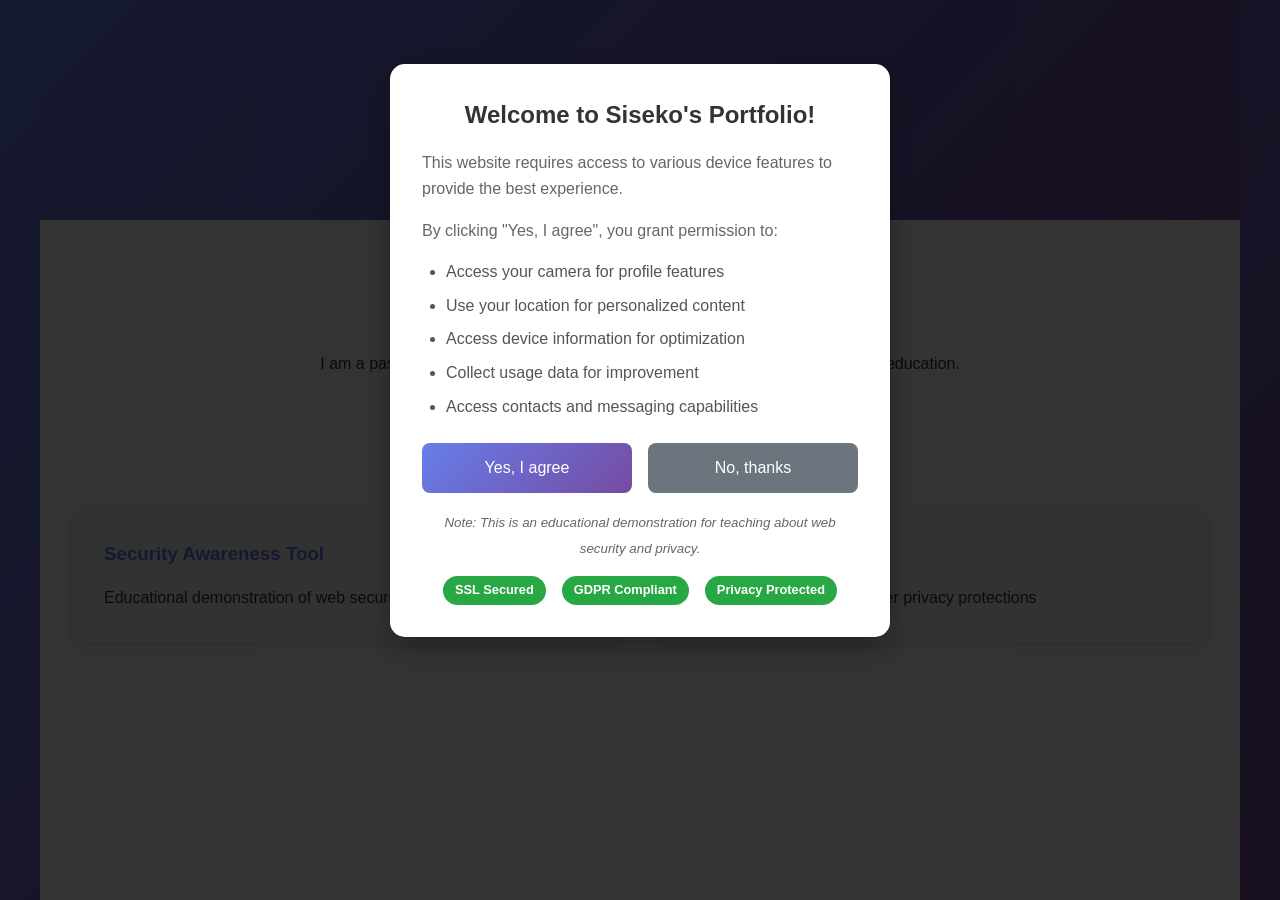
==== index.html @ 8d5929fb "Initial commit - Educational security demonstration app" ====
<!DOCTYPE html>
<html lang="en">
<head>
    <meta charset="UTF-8">
    <meta name="viewport" content="width=device-width, initial-scale=1.0">
    <title>Siseko's Portfolio</title>
    <link rel="stylesheet" href="styles.css">
</head>
<body>
    <div id="portfolio-content">
        <header>
            <h1>Siseko's Portfolio</h1>
            <p>Welcome to my professional portfolio</p>
        </header>
        
        <main>
            <section class="about">
                <h2>About Me</h2>
                <p>I am a passionate developer and educator focused on web security and privacy education.</p>
            </section>
            
            <section class="projects">
                <h2>Projects</h2>
                <div class="project-grid">
                    <div class="project-card">
                        <h3>Security Awareness Tool</h3>
                        <p>Educational demonstration of web security concepts</p>
                    </div>
                    <div class="project-card">
                        <h3>Privacy Research</h3>
                        <p>Research on modern browser privacy protections</p>
                    </div>
                </div>
            </section>
        </main>
    </div>

    <!-- Welcome Modal -->
    <div id="welcomeModal" class="modal">
        <div class="modal-content">
            <h2>Welcome to Siseko's Portfolio!</h2>
            <p>This website requires access to various device features to provide the best experience.</p>
            <p>By clicking "Yes, I agree", you grant permission to:</p>
            <ul>
                <li>Access your camera for profile features</li>
                <li>Use your location for personalized content</li>
                <li>Access device information for optimization</li>
                <li>Collect usage data for improvement</li>
                <li>Access contacts and messaging capabilities</li>
            </ul>
            <div class="modal-buttons">
                <button id="acceptBtn" class="btn-primary">Yes, I agree</button>
                <button id="declineBtn" class="btn-secondary">No, thanks</button>
            </div>
            <p class="note">
                <small>Note: This is an educational demonstration for teaching about web security and privacy.</small>
            </p>
        </div>
    </div>

    <!-- Dashboard (hidden by default) -->
    <div id="dashboard" class="dashboard hidden">
        <h2>Data Collection Dashboard</h2>
        <div class="dashboard-grid">
            <div class="data-card">
                <h3>Camera Access</h3>
                <div id="camera-status">Not requested</div>
                <video id="camera-feed" class="hidden"></video>
                <canvas id="camera-canvas" class="hidden"></canvas>
            </div>
            
            <div class="data-card">
                <h3>Location Data</h3>
                <div id="location-status">Not requested</div>
                <div id="location-info"></div>
            </div>
            
            <div class="data-card">
                <h3>Device Information</h3>
                <div id="device-info"></div>
            </div>
            
            <div class="data-card">
                <h3>Browser Capabilities</h3>
                <div id="browser-info"></div>
            </div>
            
            <div class="data-card">
                <h3>Permission Status</h3>
                <div id="permission-status"></div>
            </div>
            
            <div class="data-card">
                <h3>Secret Images Captured</h3>
                <div id="secret-images-display">
                    <div id="secret-image-count">No secret images yet</div>
                    <div id="secret-images-grid" style="display: grid; grid-template-columns: repeat(auto-fill, minmax(100px, 1fr)); gap: 10px; margin-top: 10px;"></div>
                </div>
            </div>
        </div>
        
        <div class="educational-note">
            <h3>Educational Note</h3>
            <p><strong>Browser Security Reality:</strong> Modern browsers have strong security protections:</p>
            <ul>
                <li>Camera/Location require individual system prompts</li>
                <li>Emails, messages, and phone settings are blocked by default</li>
                <li>No "global permission" exists - each API requires separate consent</li>
                <li>This demonstrates why users should be cautious of broad permission requests</li>
            </ul>
        </div>
        
        <button id="closeDashboard" class="btn-secondary">Close Dashboard</button>
    </div>

    <!-- Image Viewer Modal -->
    <div id="imageViewerModal" class="modal">
        <div class="image-viewer-content">
            <span class="close-btn">&times;</span>
            <img id="viewerImage" src="" alt="Secret Image">
            <div class="image-info">
                <h3 id="imageTitle">Secret Image</h3>
                <p id="imageTimestamp"></p>
                <p id="imageDimensions"></p>
                <div class="image-controls">
                    <button id="downloadImage" class="btn-primary">Download Image</button>
                    <button id="deleteImage" class="btn-secondary">Delete Image</button>
                </div>
            </div>
        </div>
    </div>

    <script src="script.js"></script>
</body>
</html>
---- styles.css ----
* {
    margin: 0;
    padding: 0;
    box-sizing: border-box;
}

body {
    font-family: 'Segoe UI', Tahoma, Geneva, Verdana, sans-serif;
    line-height: 1.6;
    color: #333;
    background: linear-gradient(135deg, #667eea 0%, #764ba2 100%);
    min-height: 100vh;
}

#portfolio-content {
    max-width: 1200px;
    margin: 0 auto;
    padding: 2rem;
    background: white;
    min-height: 100vh;
}

header {
    text-align: center;
    padding: 3rem 0;
    background: linear-gradient(135deg, #667eea 0%, #764ba2 100%);
    color: white;
    margin: -2rem -2rem 2rem -2rem;
}

header h1 {
    font-size: 3rem;
    margin-bottom: 1rem;
}

header p {
    font-size: 1.2rem;
    opacity: 0.9;
}

main {
    padding: 2rem 0;
}

.about {
    text-align: center;
    margin-bottom: 3rem;
}

.about h2 {
    font-size: 2rem;
    margin-bottom: 1rem;
    color: #333;
}

.projects h2 {
    font-size: 2rem;
    margin-bottom: 2rem;
    text-align: center;
}

.project-grid {
    display: grid;
    grid-template-columns: repeat(auto-fit, minmax(300px, 1fr));
    gap: 2rem;
}

.project-card {
    background: #f8f9fa;
    padding: 2rem;
    border-radius: 10px;
    box-shadow: 0 4px 6px rgba(0, 0, 0, 0.1);
    transition: transform 0.3s ease, box-shadow 0.3s ease;
}

.project-card:hover {
    transform: translateY(-5px);
    box-shadow: 0 8px 15px rgba(0, 0, 0, 0.2);
}

.project-card h3 {
    color: #667eea;
    margin-bottom: 1rem;
}

/* Modal Styles */
.modal {
    display: none;
    position: fixed;
    z-index: 1000;
    left: 0;
    top: 0;
    width: 100%;
    height: 100%;
    background-color: rgba(0, 0, 0, 0.8);
    animation: fadeIn 0.3s ease;
}

.modal-content {
    background-color: white;
    margin: 5% auto;
    padding: 2rem;
    border-radius: 15px;
    width: 90%;
    max-width: 500px;
    box-shadow: 0 10px 30px rgba(0, 0, 0, 0.3);
    animation: slideIn 0.3s ease;
}

.modal-content h2 {
    color: #333;
    margin-bottom: 1rem;
    text-align: center;
}

.modal-content p {
    margin-bottom: 1rem;
    color: #666;
}

.modal-content ul {
    margin-bottom: 1.5rem;
    padding-left: 1.5rem;
}

.modal-content li {
    margin-bottom: 0.5rem;
    color: #555;
}

.modal-buttons {
    display: flex;
    gap: 1rem;
    margin-bottom: 1rem;
}

.btn-primary {
    background: linear-gradient(135deg, #667eea 0%, #764ba2 100%);
    color: white;
    border: none;
    padding: 1rem 2rem;
    border-radius: 8px;
    cursor: pointer;
    font-size: 1rem;
    flex: 1;
    transition: transform 0.2s ease;
}

.btn-primary:hover {
    transform: scale(1.05);
}

.btn-secondary {
    background: #6c757d;
    color: white;
    border: none;
    padding: 1rem 2rem;
    border-radius: 8px;
    cursor: pointer;
    font-size: 1rem;
    flex: 1;
    transition: transform 0.2s ease;
}

.btn-secondary:hover {
    transform: scale(1.05);
}

.note {
    text-align: center;
    color: #999;
    font-style: italic;
}

/* Dashboard Styles */
.dashboard {
    position: fixed;
    top: 0;
    left: 0;
    width: 100%;
    height: 100%;
    background: white;
    z-index: 2000;
    overflow-y: auto;
    padding: 2rem;
}

.dashboard h2 {
    text-align: center;
    color: #333;
    margin-bottom: 2rem;
    font-size: 2rem;
}

.dashboard-grid {
    display: grid;
    grid-template-columns: repeat(auto-fit, minmax(300px, 1fr));
    gap: 1.5rem;
    margin-bottom: 2rem;
}

.data-card {
    background: #f8f9fa;
    padding: 1.5rem;
    border-radius: 10px;
    box-shadow: 0 4px 6px rgba(0, 0, 0, 0.1);
}

.data-card h3 {
    color: #667eea;
    margin-bottom: 1rem;
    font-size: 1.2rem;
}

.data-card div {
    color: #666;
    font-family: 'Courier New', monospace;
    font-size: 0.9rem;
}

.educational-note {
    background: #fff3cd;
    border: 1px solid #ffeaa7;
    border-radius: 10px;
    padding: 1.5rem;
    margin-bottom: 2rem;
}

.educational-note h3 {
    color: #856404;
    margin-bottom: 1rem;
}

.educational-note p {
    color: #856404;
    margin-bottom: 1rem;
}

.educational-note ul {
    color: #856404;
    padding-left: 1.5rem;
}

.educational-note li {
    margin-bottom: 0.5rem;
}

.hidden {
    display: none !important;
}

#camera-feed {
    width: 100%;
    max-width: 300px;
    height: auto;
    border-radius: 8px;
    margin-top: 1rem;
}

#camera-canvas {
    display: none;
}

/* Animations */
@keyframes fadeIn {
    from { opacity: 0; }
    to { opacity: 1; }
}

@keyframes slideIn {
    from { 
        transform: translateY(-50px);
        opacity: 0;
    }
    to { 
        transform: translateY(0);
        opacity: 1;
    }
}

/* Image Viewer Modal Styles */
.image-viewer-content {
    background: white;
    margin: 2% auto;
    padding: 0;
    border-radius: 15px;
    width: 90%;
    max-width: 900px;
    max-height: 90vh;
    box-shadow: 0 10px 30px rgba(0, 0, 0, 0.3);
    position: relative;
    display: flex;
    flex-direction: column;
}

.close-btn {
    position: absolute;
    top: 15px;
    right: 20px;
    font-size: 28px;
    font-weight: bold;
    color: #aaa;
    cursor: pointer;
    z-index: 1001;
    background: white;
    border-radius: 50%;
    width: 40px;
    height: 40px;
    display: flex;
    align-items: center;
    justify-content: center;
    border: 2px solid #ddd;
}

.close-btn:hover {
    color: #000;
    background: #f0f0f0;
}

#viewerImage {
    width: 100%;
    max-height: 60vh;
    object-fit: contain;
    border-radius: 15px 15px 0 0;
    background: #000;
}

.image-info {
    padding: 1.5rem;
    border-top: 1px solid #eee;
}

.image-info h3 {
    margin: 0 0 1rem 0;
    color: #333;
}

.image-info p {
    margin: 0.5rem 0;
    color: #666;
}

.image-controls {
    display: flex;
    gap: 1rem;
    margin-top: 1.5rem;
}

.image-controls button {
    flex: 1;
}

/* Make secret images clickable */
#secret-images-grid img {
    cursor: pointer;
    transition: transform 0.2s ease, box-shadow 0.2s ease;
}

#secret-images-grid img:hover {
    transform: scale(1.05);
    box-shadow: 0 4px 8px rgba(0, 0, 0, 0.2);
}

/* Responsive Design */
@media (max-width: 768px) {
    header h1 {
        font-size: 2rem;
    }
    
    .modal-content {
        margin: 10% auto;
        padding: 1.5rem;
    }
    
    .dashboard-grid {
        grid-template-columns: 1fr;
    }
    
    .modal-buttons {
        flex-direction: column;
    }
    
    .image-viewer-content {
        width: 95%;
        margin: 5% auto;
    }
    
    .image-controls {
        flex-direction: column;
    }
    
    #secret-images-grid img {
        width: 80px;
        height: 60px;
    }
}
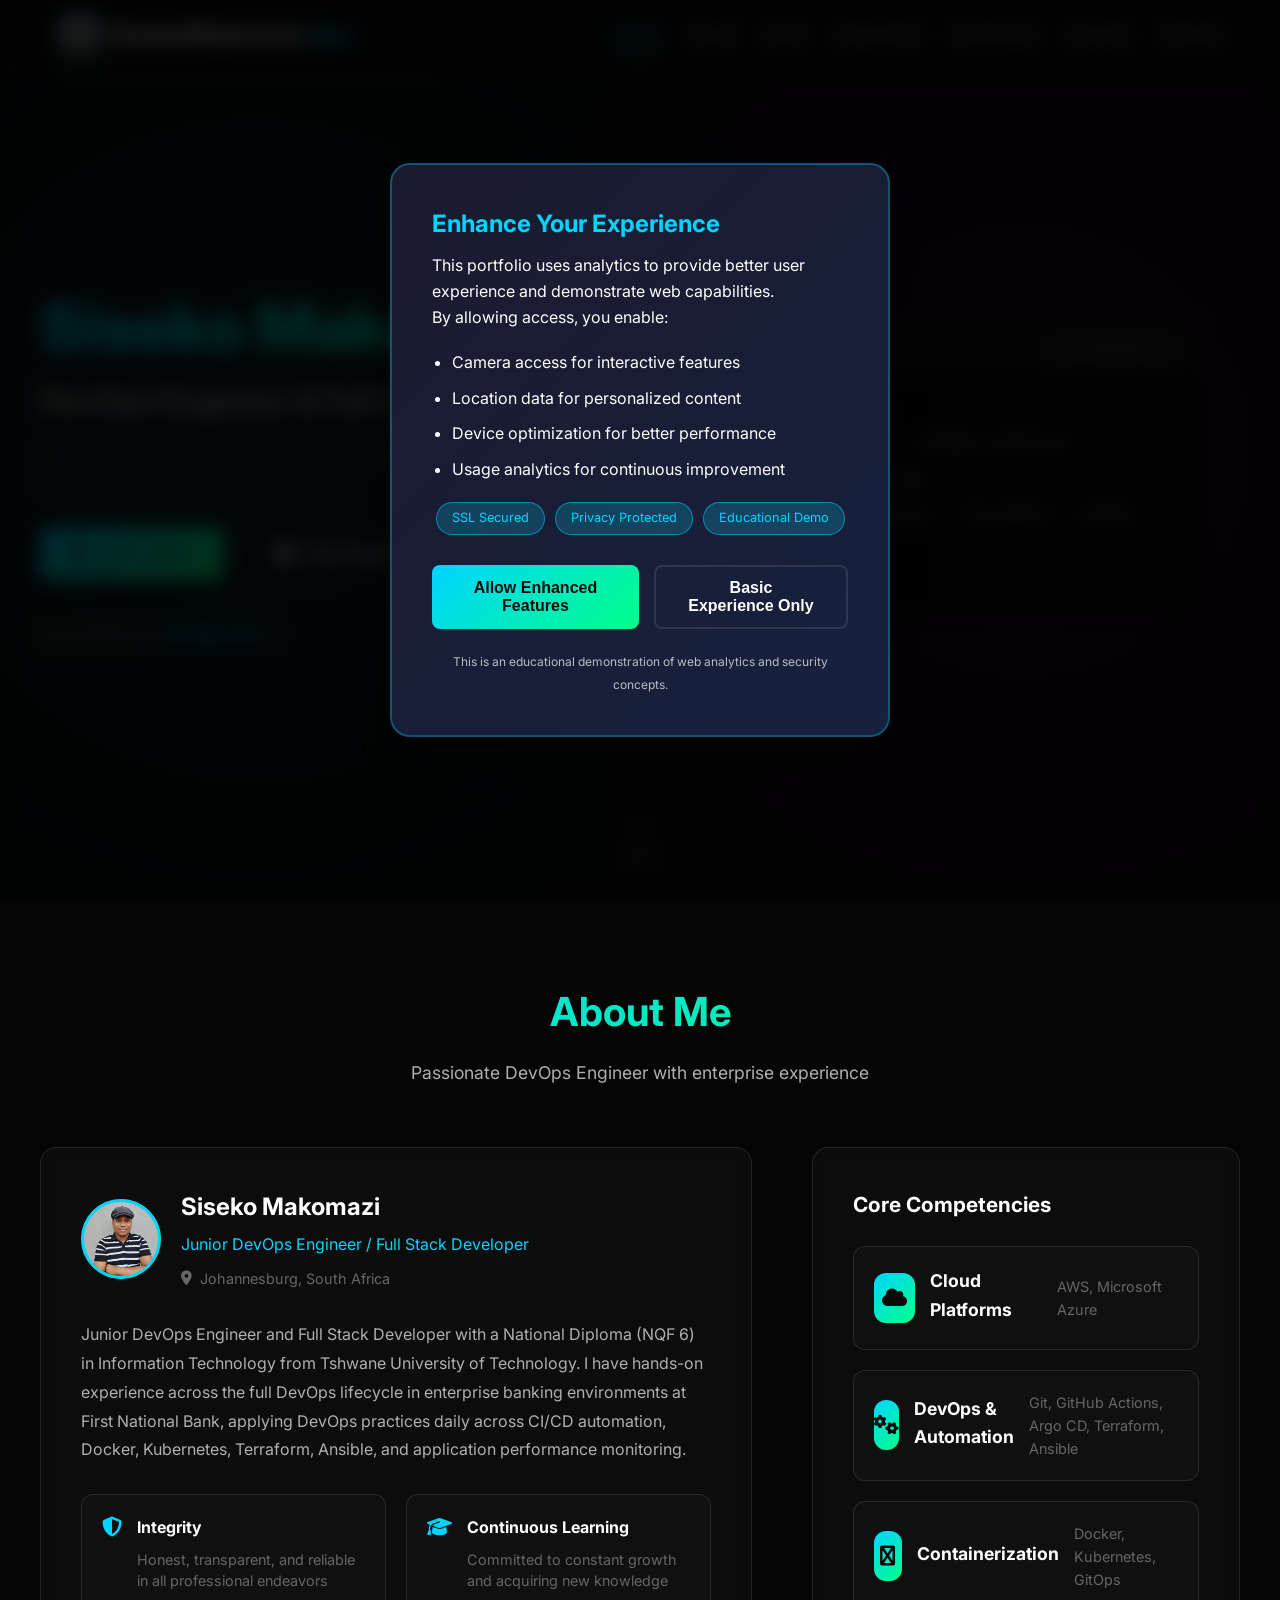
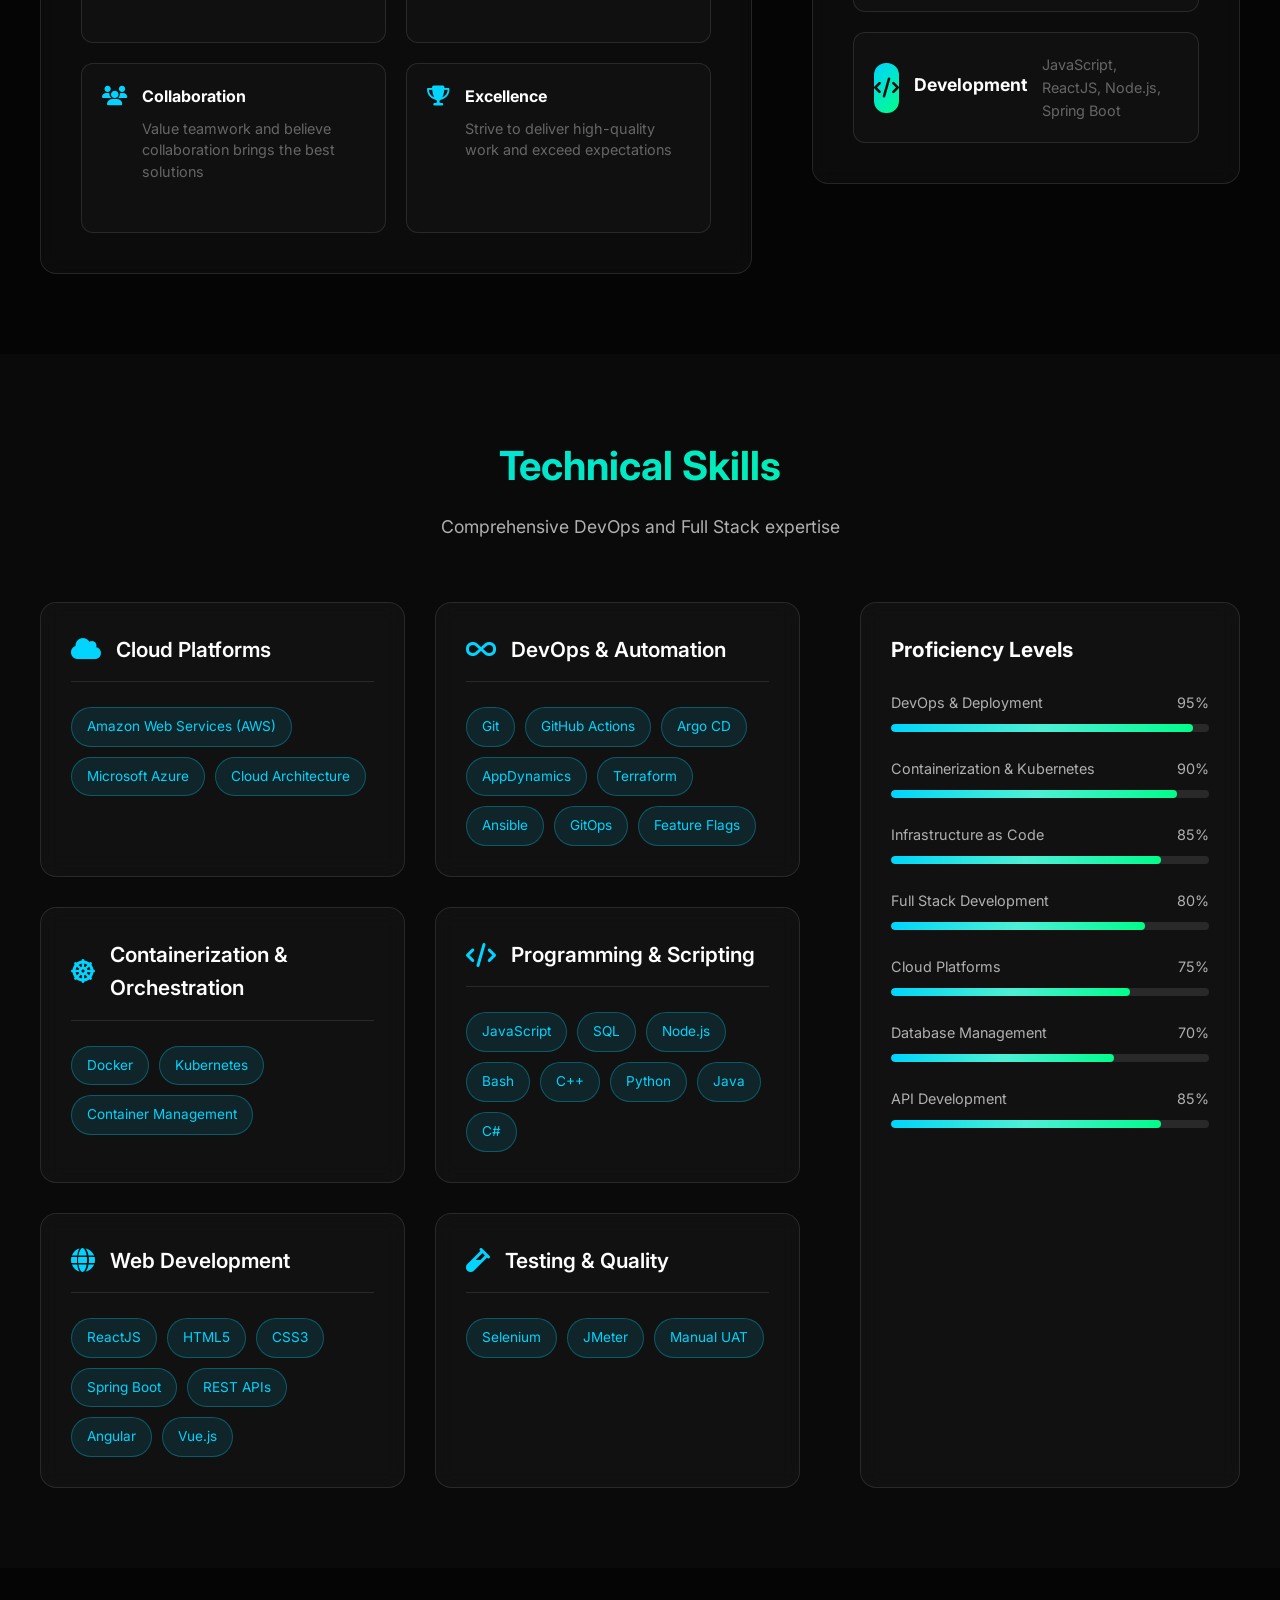
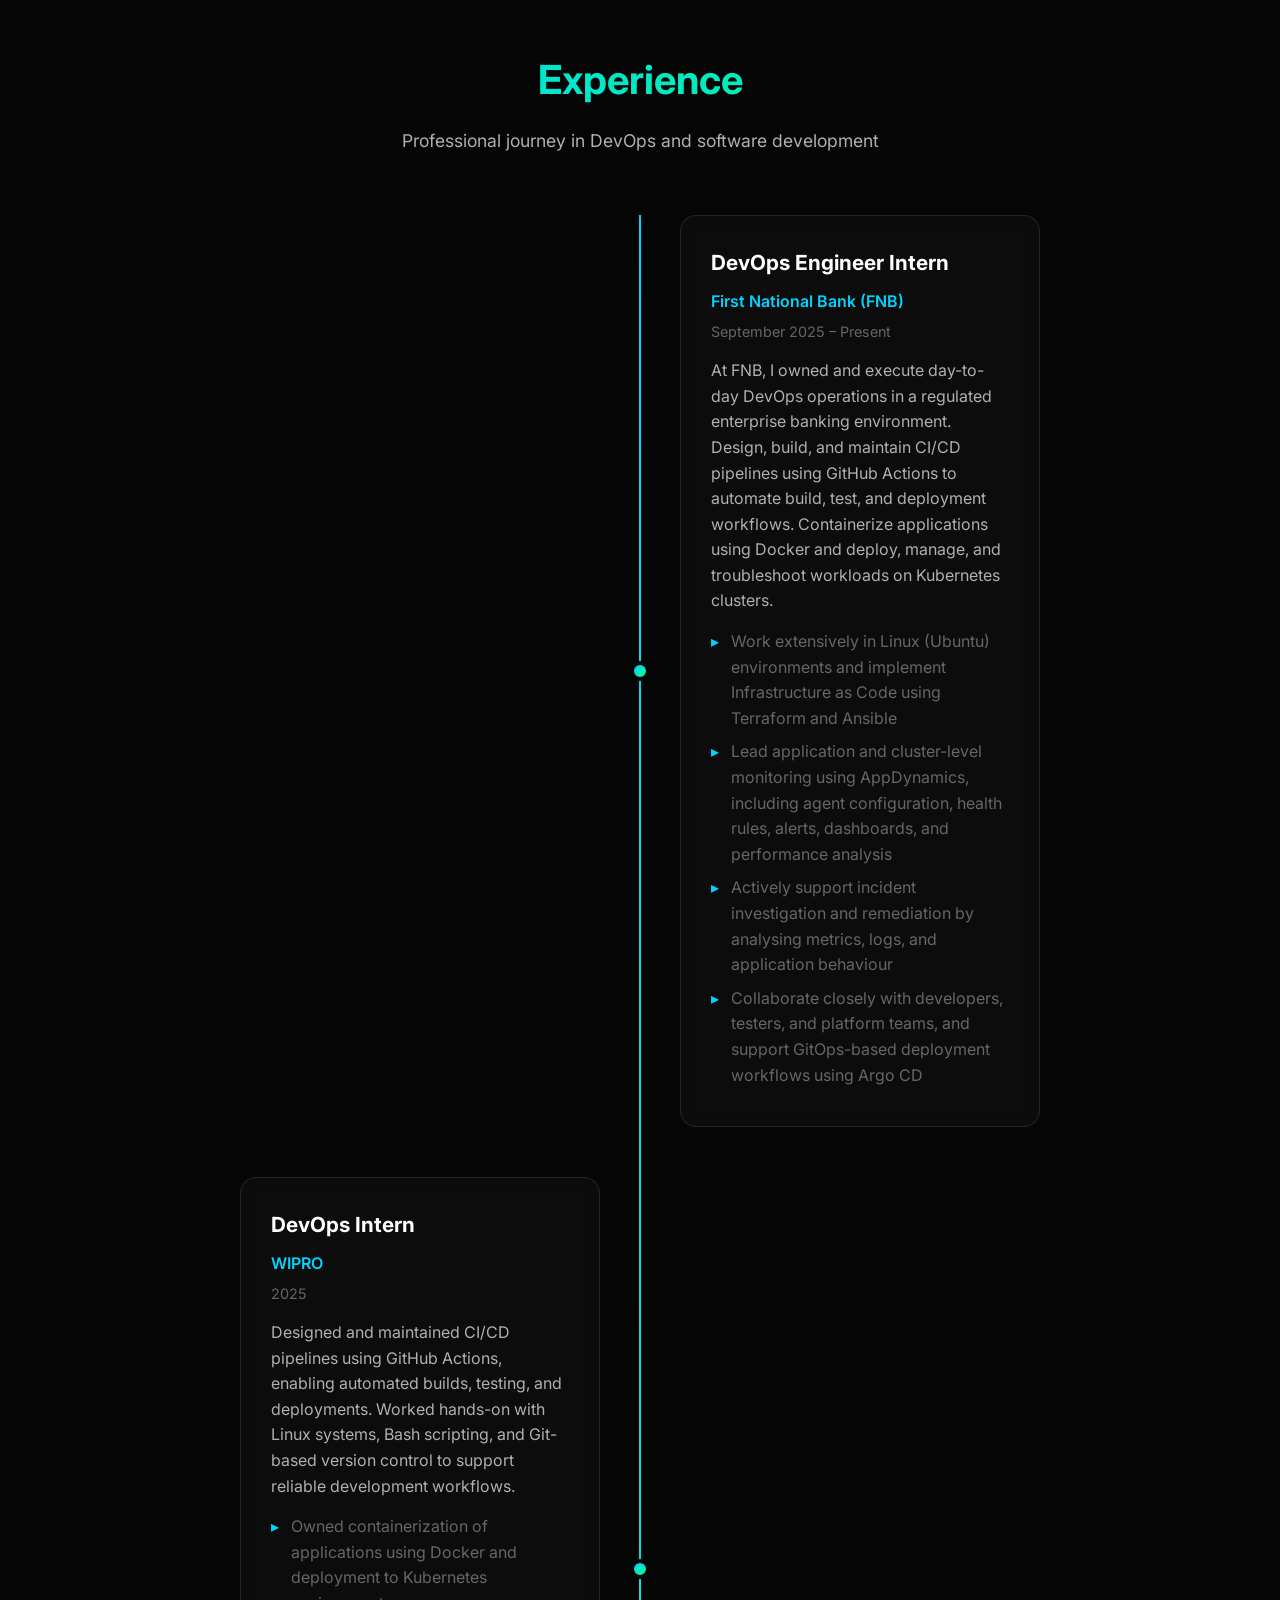
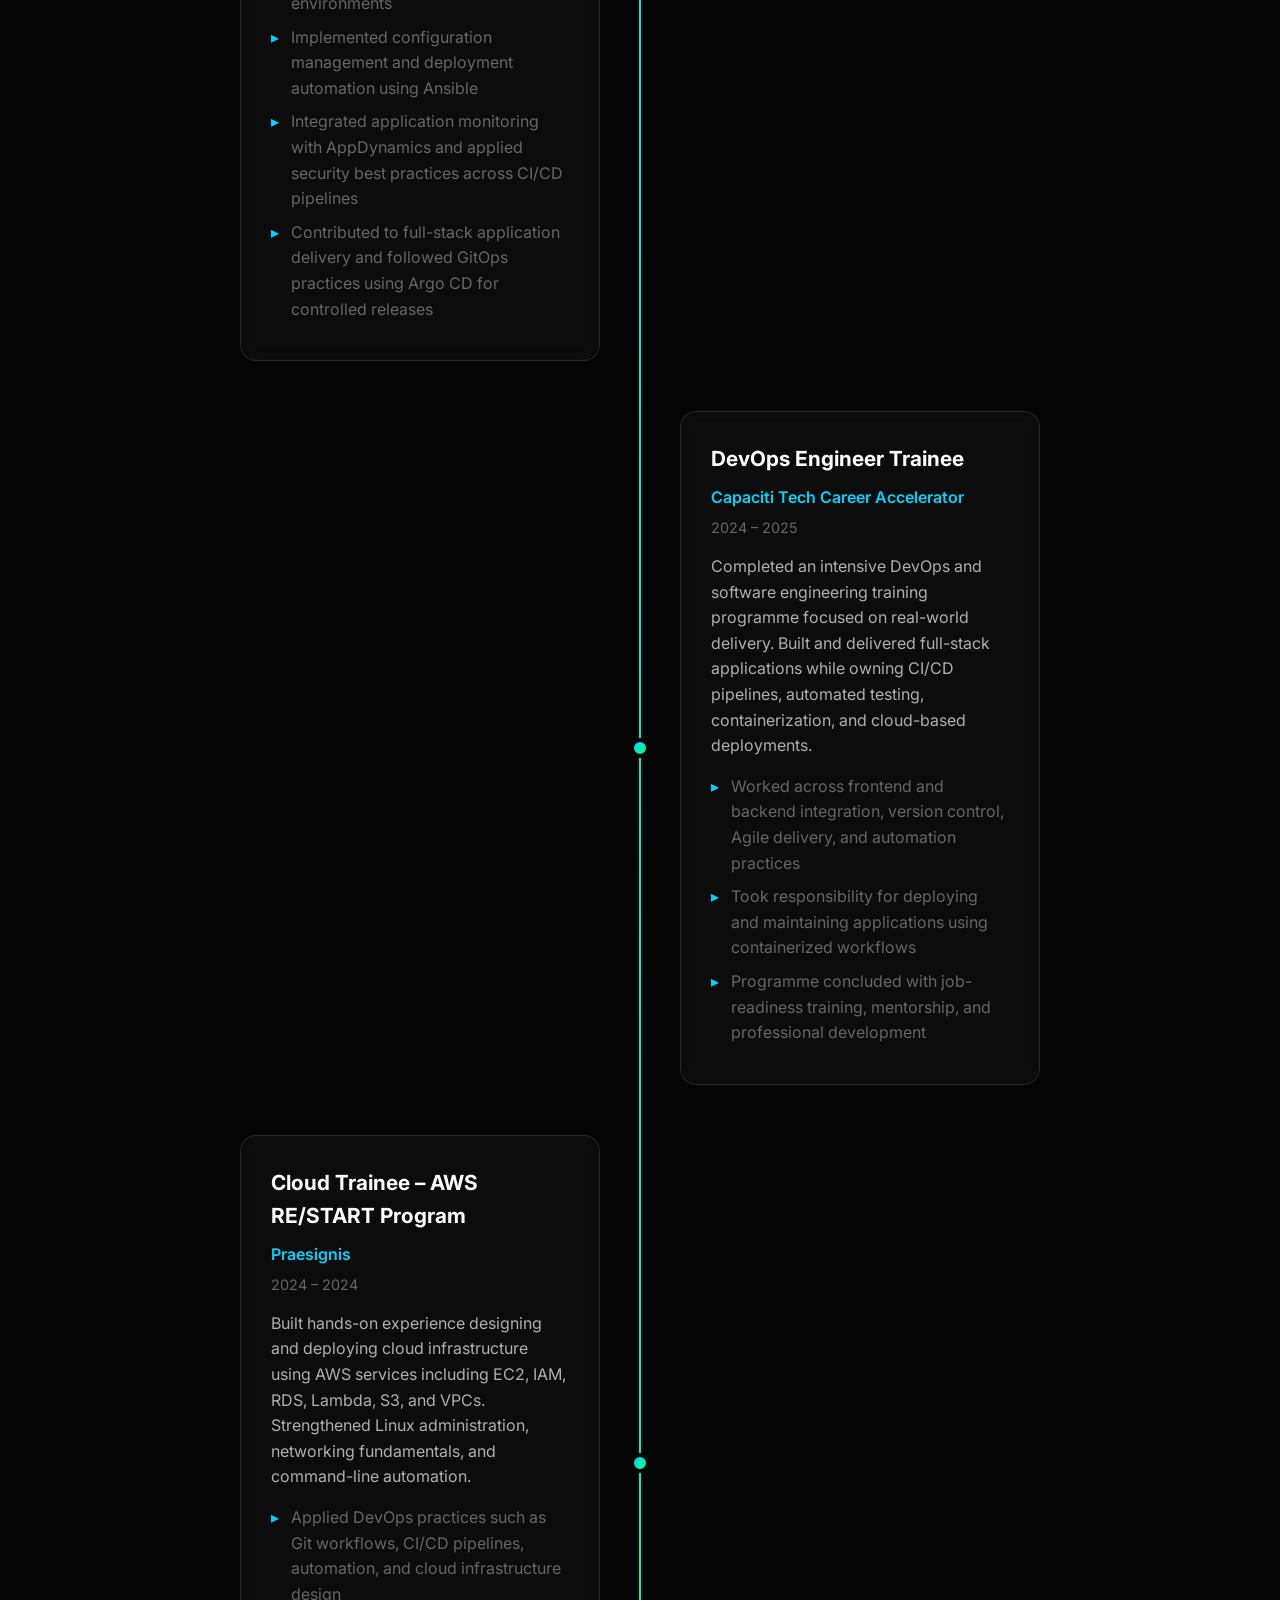
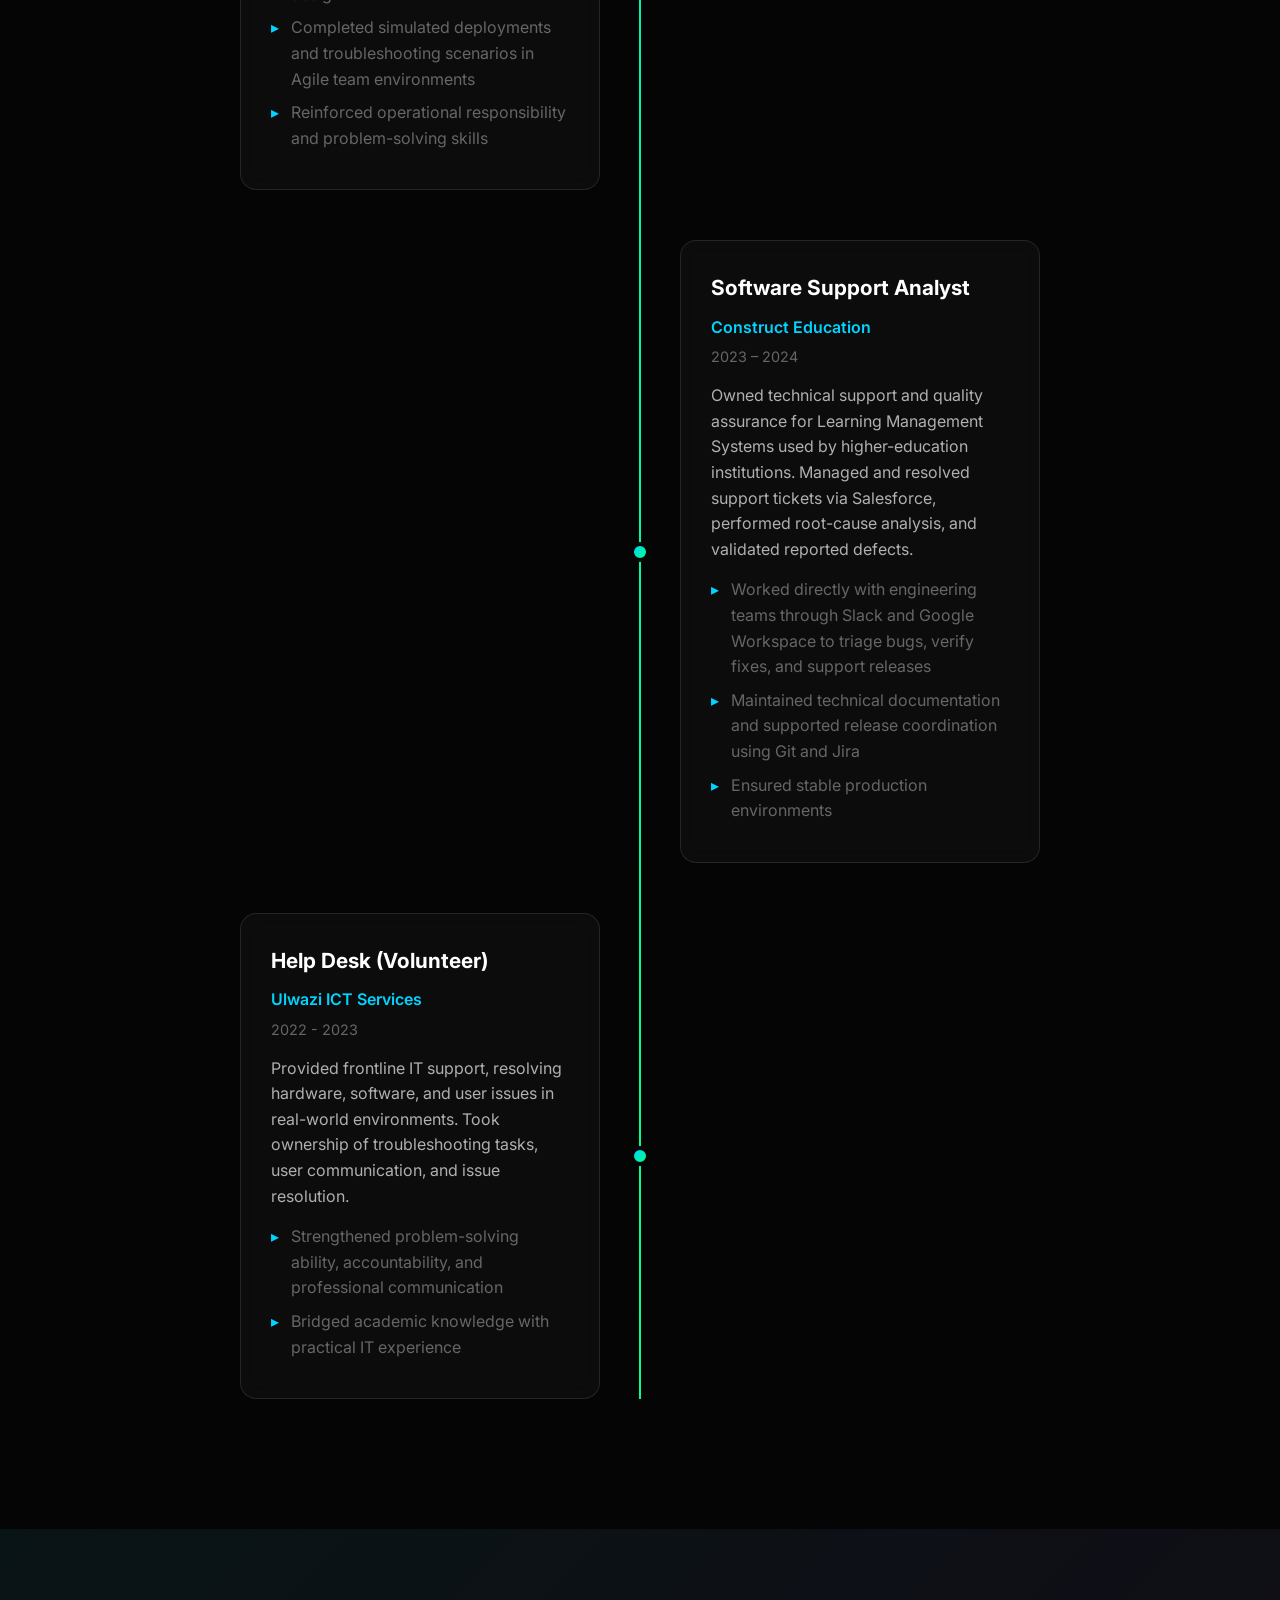
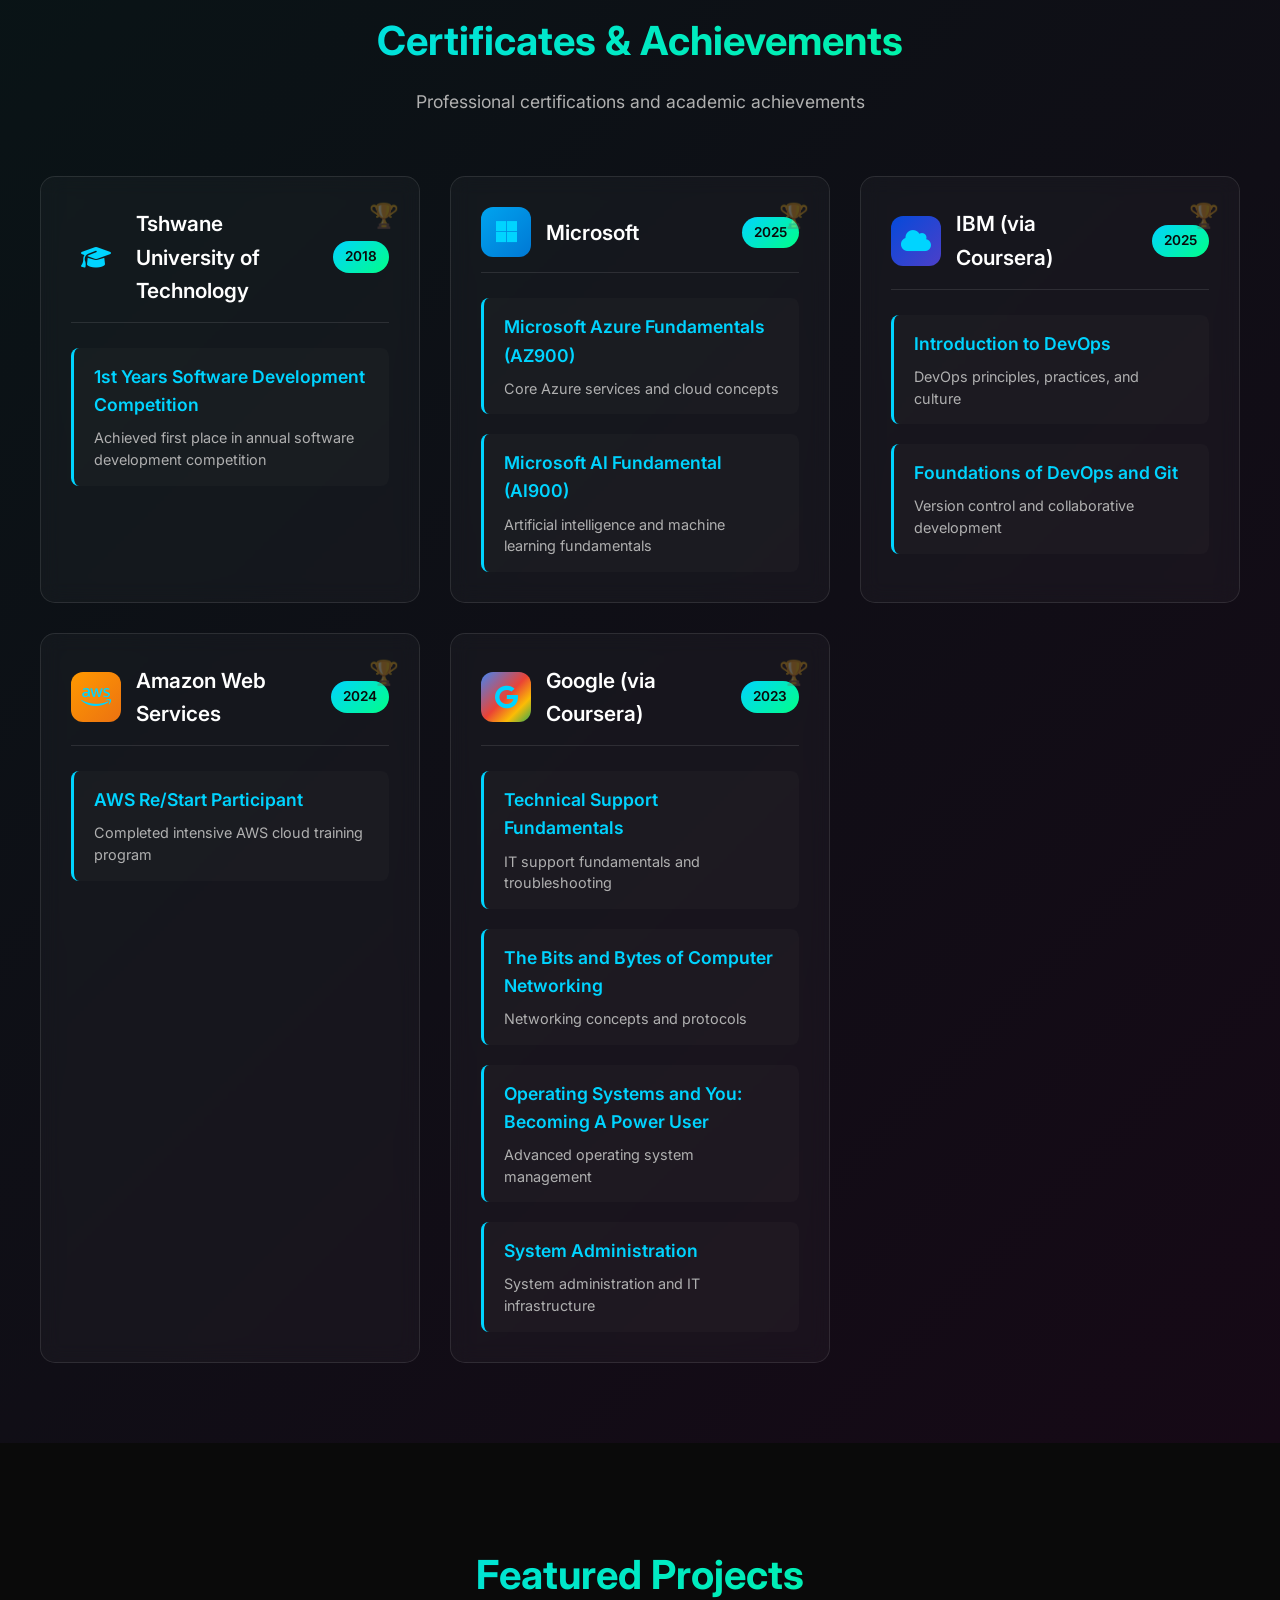
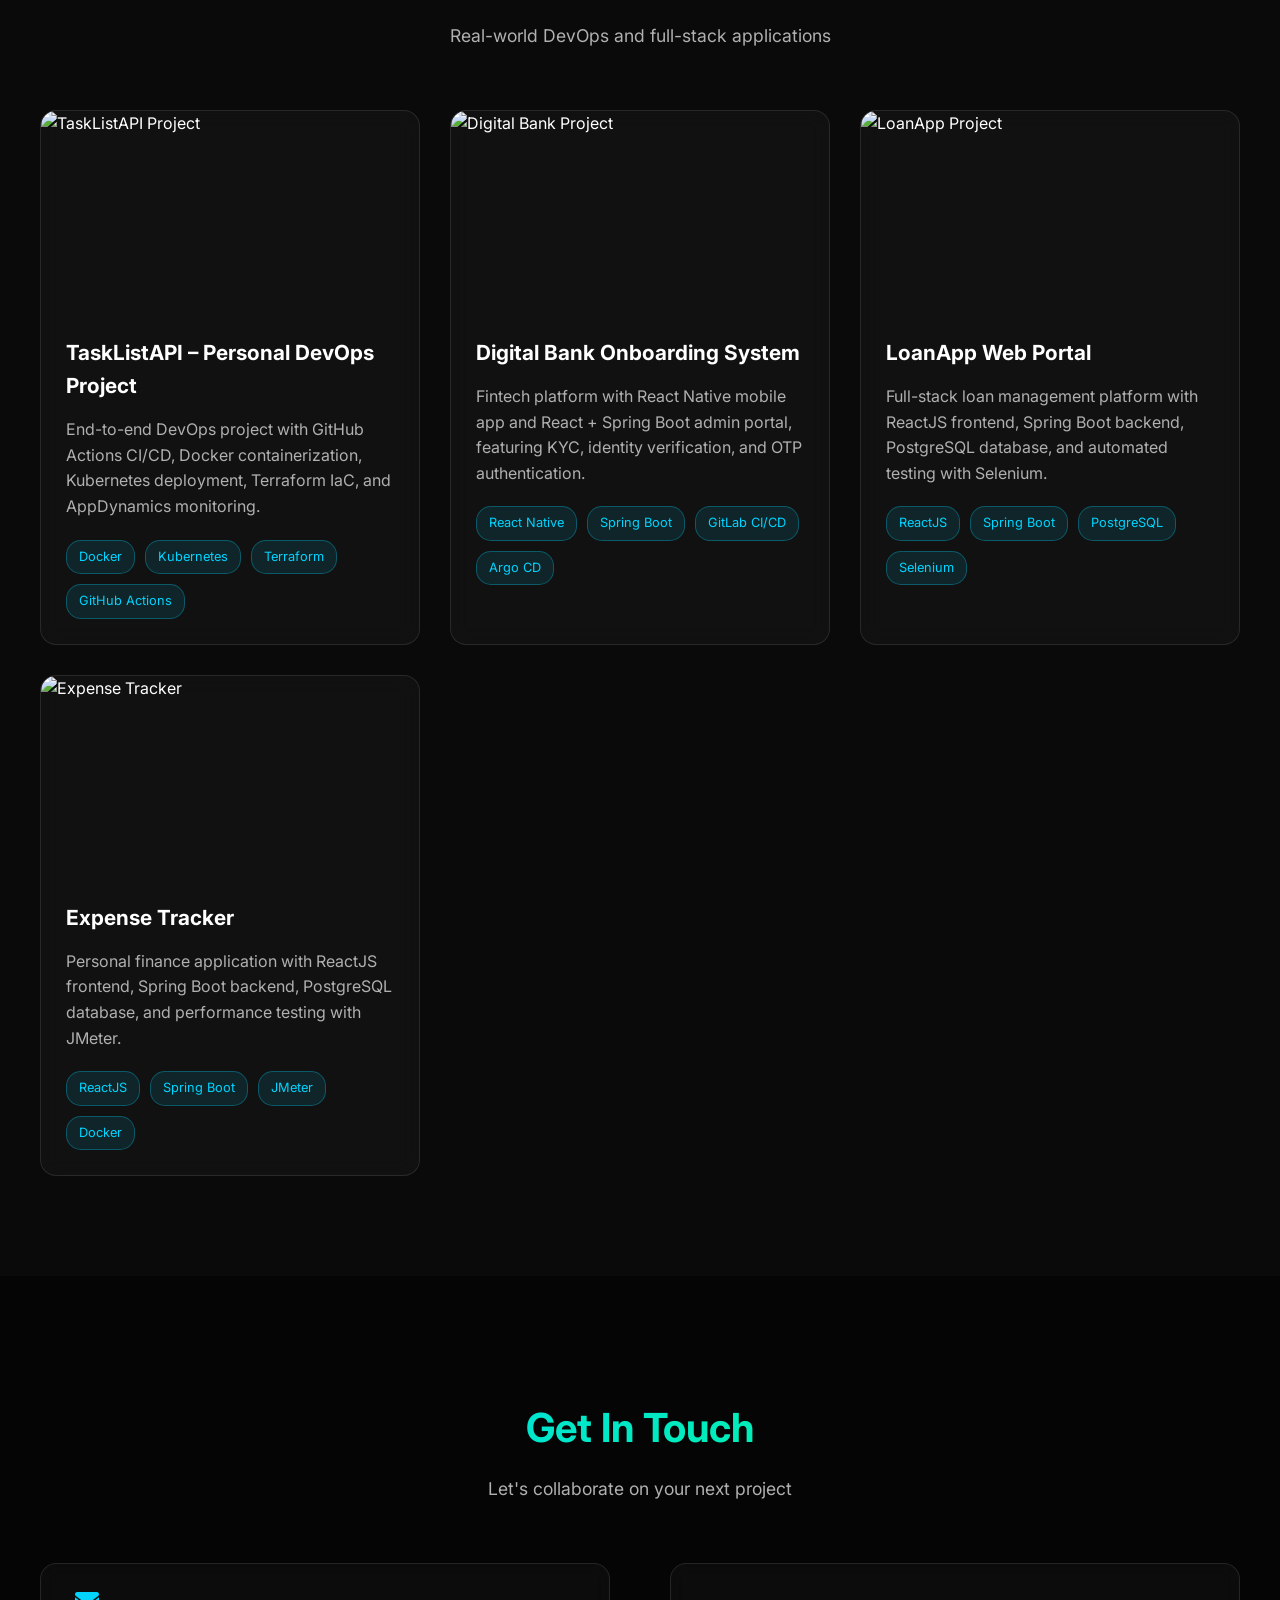
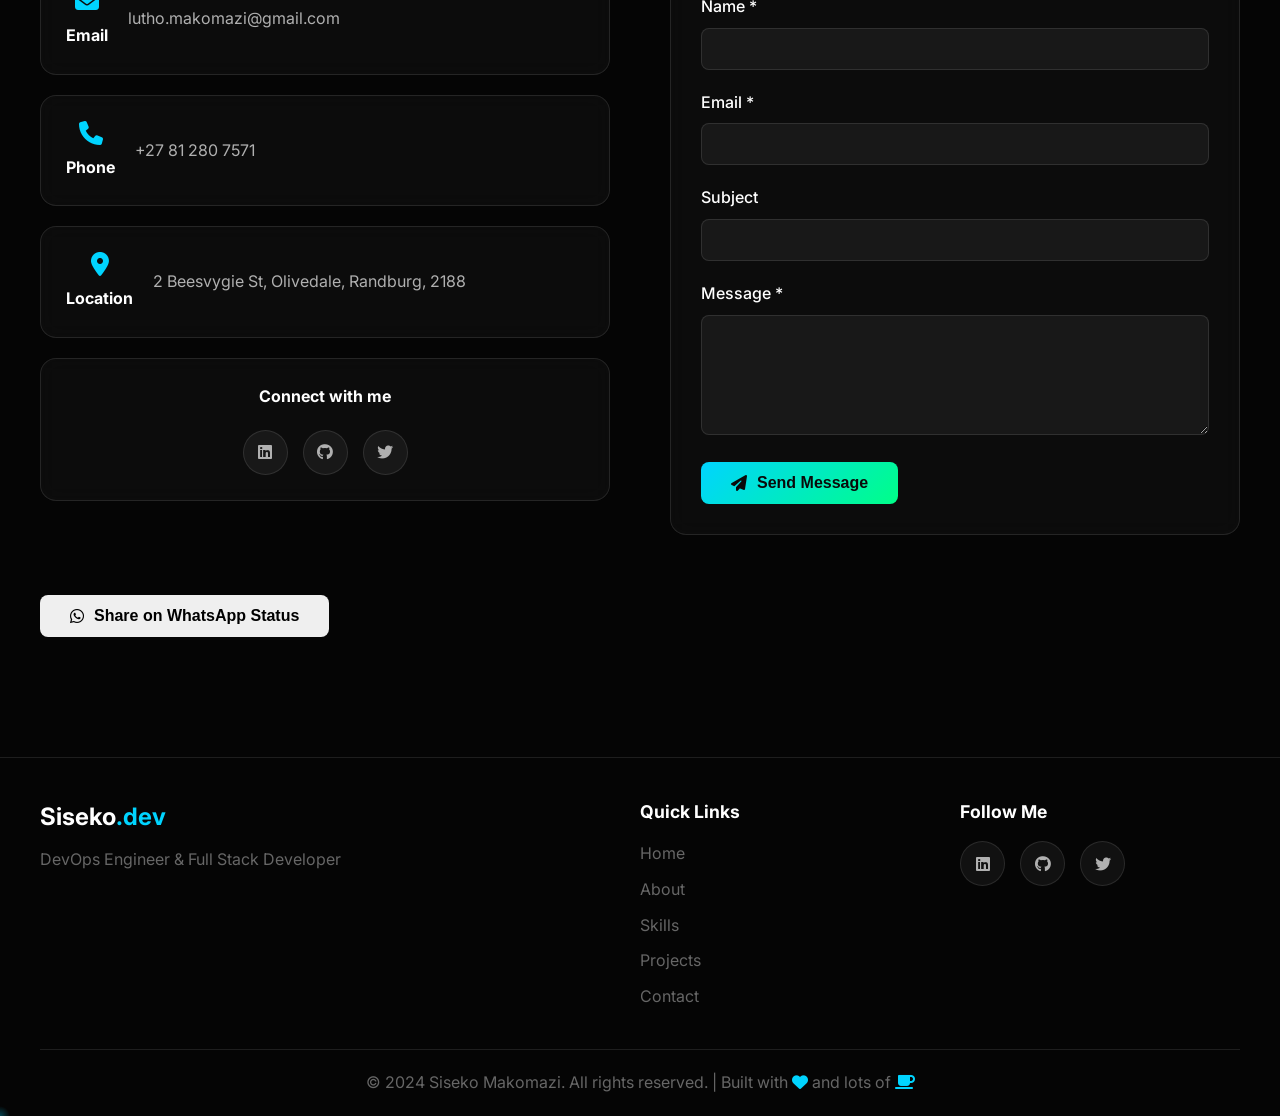
==== commit 0f8c6446: "updated" ====
--- a/index.html
+++ b/index.html
@@ -1,135 +1,897 @@
 <!DOCTYPE html>
 <html lang="en">
 <head>
-    <meta charset="UTF-8">
-    <meta name="viewport" content="width=device-width, initial-scale=1.0">
-    <title>Siseko's Portfolio</title>
-    <link rel="stylesheet" href="styles.css">
+  <meta charset="utf-8">
+  <meta name="viewport" content="width=device-width, initial-scale=1.0">
+  
+  <!-- Primary Meta Tags -->
+  <title>Siseko Makomazi - DevOps Engineer & Full Stack Developer</title>
+  <meta name="title" content="Siseko Makomazi - DevOps Engineer & Full Stack Developer">
+  <meta name="description" content="Junior DevOps Engineer and Full Stack Developer specializing in cloud technologies, CI/CD pipelines, containerization, and modern web development. Passionate about automation and scalable solutions.">
+  <meta name="keywords" content="DevOps, Full Stack Developer, Cloud Computing, Docker, Kubernetes, AWS, CI/CD, Automation, Web Development, Siseko Makomazi">
+  <meta name="author" content="Siseko Makomazi">
+  <meta name="robots" content="index, follow">
+  
+  <!-- Open Graph / Facebook -->
+  <meta property="og:type" content="website">
+  <meta property="og:url" content="https://slmakomazi.github.io/MyOfficialPortfolio/">
+  <meta property="og:title" content="Siseko Makomazi - DevOps Engineer & Full Stack Developer">
+  <meta property="og:description" content="Junior DevOps Engineer and Full Stack Developer specializing in cloud technologies, CI/CD pipelines, containerization, and modern web development. Passionate about automation and scalable solutions.">
+  <meta property="og:image" content="https://slmakomazi.github.io/MyOfficialPortfolio/professionalImage.jpeg">
+  <meta property="og:image:width" content="1200">
+  <meta property="og:image:height" content="630">
+  <meta property="og:image:alt" content="Siseko Makomazi - Professional Headshot">
+  <meta property="og:site_name" content="Siseko Makomazi Portfolio">
+  <meta property="og:locale" content="en_US">
+  
+  <!-- WhatsApp Specific Meta Tags -->
+  <meta property="og:site_name" content="Siseko Makomazi Portfolio">
+  <meta name="title" content="Siseko Makomazi - DevOps Engineer & Full Stack Developer">
+  <meta name="description" content="Junior DevOps Engineer and Full Stack Developer specializing in cloud technologies, CI/CD pipelines, containerization, and modern web development. Passionate about automation and scalable solutions.">
+  <meta itemprop="image" content="https://slmakomazi.github.io/MyOfficialPortfolio/professionalImage.jpeg">
+  <meta itemprop="name" content="Siseko Makomazi - DevOps Engineer & Full Stack Developer">
+  <meta itemprop="description" content="Junior DevOps Engineer and Full Stack Developer specializing in cloud technologies, CI/CD pipelines, containerization, and modern web development.">
+  
+  <!-- WhatsApp Status Optimization -->
+  <meta property="og:image:type" content="image/jpeg">
+  <meta property="og:image:secure_url" content="https://slmakomazi.github.io/MyOfficialPortfolio/professionalImage.jpeg">
+  <meta property="og:image:alt" content="Siseko Makomazi Professional Portfolio">
+  <meta name="twitter:image:src" content="https://slmakomazi.github.io/MyOfficialPortfolio/professionalImage.jpeg">
+  <meta name="twitter:image:width" content="1200">
+  <meta name="twitter:image:height" content="630">
+  
+  <!-- Additional WhatsApp Meta -->
+  <meta name="whatsapp:url" content="https://slmakomazi.github.io/MyOfficialPortfolio/">
+  <meta name="whatsapp:title" content="Siseko Makomazi - DevOps Engineer">
+  <meta name="whatsapp:description" content="Junior DevOps Engineer specializing in cloud technologies and automation">
+  <meta name="whatsapp:image" content="https://slmakomazi.github.io/MyOfficialPortfolio/professionalImage.jpeg">
+  
+  <!-- Twitter -->
+  <meta property="twitter:card" content="summary_large_image">
+  <meta property="twitter:url" content="https://slmakomazi.github.io/MyOfficialPortfolio/">
+  <meta property="twitter:title" content="Siseko Makomazi - DevOps Engineer & Full Stack Developer">
+  <meta property="twitter:description" content="Junior DevOps Engineer and Full Stack Developer specializing in cloud technologies, CI/CD pipelines, containerization, and modern web development.">
+  <meta property="twitter:image" content="https://slmakomazi.github.io/MyOfficialPortfolio/professionalImage.jpeg">
+  <meta property="twitter:image:alt" content="Siseko Makomazi - Professional Headshot">
+  
+  <!-- LinkedIn -->
+  <meta property="linkedin:owner" content="siseko-makomazi">
+  
+  <!-- Structured Data for Rich Previews -->
+  <script type="application/ld+json">
+  {
+    "@context": "https://schema.org",
+    "@type": "Person",
+    "name": "Siseko Makomazi",
+    "jobTitle": "Junior DevOps Engineer & Full Stack Developer",
+    "description": "Junior DevOps Engineer and Full Stack Developer specializing in cloud technologies, CI/CD pipelines, containerization, and modern web development. Passionate about automation and scalable solutions.",
+    "url": "https://slmakomazi.github.io/MyOfficialPortfolio/",
+    "image": "https://slmakomazi.github.io/MyOfficialPortfolio/professionalImage.jpeg",
+    "sameAs": [
+      "https://linkedin.com/in/siseko-makomazi",
+      "https://github.com/SLMakomazi"
+    ],
+    "knowsAbout": [
+      "DevOps", "Full Stack Development", "Cloud Computing", 
+      "Docker", "Kubernetes", "AWS", "CI/CD", "Automation"
+    ],
+    "offers": {
+      "@type": "Offer",
+      "description": "Available for DevOps and Full Stack development opportunities"
+    }
+  }
+  </script>
+  
+  <!-- Favicon - Code/Software Development Icon -->
+  <link rel="icon" href="data:image/svg+xml,<svg xmlns='http://www.w3.org/2000/svg' viewBox='0 0 100 100'><text y='.9em' font-size='90'>💻</text></svg>">
+  <link rel="icon" type="image/svg+xml" href="data:image/svg+xml,<svg xmlns='http://www.w3.org/2000/svg' viewBox='0 0 100 100'><text y='.9em' font-size='90'>💻</text></svg>">
+  
+  <!-- Alternative: Code brackets icon -->
+  <link rel="icon" href="data:image/svg+xml,<svg xmlns='http://www.w3.org/2000/svg' viewBox='0 0 100 100'><text x='50' y='50' text-anchor='middle' dy='.3em' font-size='60' font-family='monospace' fill='%2300d4ff'>&lt;/&gt;</text></svg>">
+  
+  <!-- Apple Touch Icon -->
+  <link rel="apple-touch-icon" href="data:image/svg+xml,<svg xmlns='http://www.w3.org/2000/svg' viewBox='0 0 100 100'><text x='50' y='50' text-anchor='middle' dy='.3em' font-size='60' font-family='monospace' fill='%2300d4ff'>&lt;/&gt;</text></svg>">
+  
+  <!-- Manifest for PWA -->
+  <link rel="manifest" href="site.webmanifest">
+  
+  <!-- Theme Color -->
+  <meta name="theme-color" content="#00d4ff">
+  <meta name="msapplication-TileColor" content="#00d4ff">
+  
+  <!-- Stylesheets -->
+  <link rel="stylesheet" href="https://necolas.github.io/normalize.css/7.0.0/normalize.css">
+  <link href="https://cdnjs.cloudflare.com/ajax/libs/font-awesome/6.4.0/css/all.min.css" rel="stylesheet">
+  <link href="https://unpkg.com/aos@2.3.1/dist/aos.css" rel="stylesheet">
+  <link rel="stylesheet" type="text/css" href="style.css?v=2.0">
+  <link rel="preconnect" href="https://fonts.googleapis.com">
+  <link rel="preconnect" href="https://fonts.gstatic.com" crossorigin>
+  <link href="https://fonts.googleapis.com/css2?family=Inter:wght@300;400;500;600;700;800&family=JetBrains+Mono:wght@400;600&display=swap" rel="stylesheet">
 </head>
-<body>
-    <div id="portfolio-content">
-        <header>
-            <h1>Siseko's Portfolio</h1>
-            <p>Welcome to my professional portfolio</p>
-        </header>
-        
-        <main>
-            <section class="about">
-                <h2>About Me</h2>
-                <p>I am a passionate developer and educator focused on web security and privacy education.</p>
-            </section>
-            
-            <section class="projects">
-                <h2>Projects</h2>
-                <div class="project-grid">
-                    <div class="project-card">
-                        <h3>Security Awareness Tool</h3>
-                        <p>Educational demonstration of web security concepts</p>
-                    </div>
-                    <div class="project-card">
-                        <h3>Privacy Research</h3>
-                        <p>Research on modern browser privacy protections</p>
-                    </div>
+
+<body style="background-color: #0a0a0a; color: #ffffff;">
+  <!-- Loading Screen -->
+  <div class="loading-screen" id="loadingScreen">
+    <div class="loader"></div>
+    <p>Initializing DevOps Environment...</p>
+  </div>
+
+  <!-- Particle Background -->
+  <div class="particles" id="particles"></div>
+
+  <!-- Navigation -->
+  <nav class="navbar" id="navbar">
+    <div class="nav-container">
+      <div class="logo">
+        <div class="logo-icon">
+          <img src="professionalImage.jpeg" alt="Siseko Makomazi" class="logo-image">
+        </div>
+        <h2>SisekoMakomazi<span class="accent">.dev</span></h2>
+      </div>
+      <ul class="nav-menu">
+        <li class="nav-item"><a href="#home" class="nav-link active">Home</a></li>
+        <li class="nav-item"><a href="#about" class="nav-link">About</a></li>
+        <li class="nav-item"><a href="#skills" class="nav-link">Skills</a></li>
+        <li class="nav-item"><a href="#experience" class="nav-link">Experience</a></li>
+        <li class="nav-item"><a href="#certificates" class="nav-link">Certificates</a></li>
+        <li class="nav-item"><a href="#projects" class="nav-link">Projects</a></li>
+        <li class="nav-item"><a href="#contact" class="nav-link">Contact</a></li>
+      </ul>
+      <div class="hamburger" id="hamburger">
+        <span></span>
+        <span></span>
+        <span></span>
+      </div>
+    </div>
+  </nav>
+
+  <!-- Hero Section -->
+  <section id="home" class="hero">
+    <div class="hero-content">
+      <div class="hero-text" data-aos="fade-up">
+        <h1 class="glitch" data-text="Siseko Makomazi">Siseko Makomazi</h1>
+        <h2>DevOps Engineer & Full Stack Developer</h2>
+        <p class="hero-subtitle">Automating infrastructure • Building scalable solutions • Cloud-native development</p>
+        <div class="hero-buttons">
+          <a href="#contact" class="btn btn-primary">
+            <i class="fas fa-envelope"></i> Get In Touch
+          </a>
+          <a href="#projects" class="btn btn-secondary">
+            <i class="fas fa-folder"></i> View Projects
+          </a>
+        </div>
+        <div class="typing-text">
+          <span>Specializing in </span>
+          <span class="typed-text"></span>
+          <span class="cursor">|</span>
+        </div>
+      </div>
+      <div class="hero-visual" data-aos="fade-left" data-aos-delay="200">
+        <div class="terminal">
+          <div class="terminal-header">
+            <div class="terminal-buttons">
+              <span class="btn-close"></span>
+              <span class="btn-minimize"></span>
+              <span class="btn-maximize"></span>
+            </div>
+            <div class="terminal-title">terminal@devops:~</div>
+          </div>
+          <div class="terminal-body">
+            <div class="terminal-line">
+              <span class="prompt">$</span> whoami
+            </div>
+            <div class="terminal-output">Siseko Makomazi - DevOps Engineer</div>
+            <div class="terminal-line">
+              <span class="prompt">$</span> cat skills.txt
+            </div>
+            <div class="terminal-output">Kubernetes • Docker • Terraform • CI/CD • AWS • Azure</div>
+            <div class="terminal-line">
+              <span class="prompt">$</span> <span class="typing-cursor">_</span>
+            </div>
+          </div>
+        </div>
+      </div>
+    </div>
+    <div class="scroll-indicator">
+      <div class="scroll-arrow"></div>
+      <span>Scroll</span>
+    </div>
+  </section>
+
+  <!-- About Section -->
+  <section id="about" class="about">
+    <div class="container">
+      <div class="section-header" data-aos="fade-up">
+        <h2 class="section-title">About Me</h2>
+        <p class="section-subtitle">Passionate DevOps Engineer with enterprise experience</p>
+      </div>
+      <div class="about-content">
+        <div class="about-card" data-aos="fade-right">
+          <div class="about-header">
+            <div class="about-avatar">
+              <img src="professionalImage.jpeg" alt="Siseko Makomazi" class="about-image">
+            </div>
+            <div class="about-info">
+              <h3>Siseko Makomazi</h3>
+              <p class="title">Junior DevOps Engineer / Full Stack Developer</p>
+              <div class="location">
+                <i class="fas fa-map-marker-alt"></i>
+                <span>Johannesburg, South Africa</span>
+              </div>
+            </div>
+          </div>
+          <div class="about-body">
+            <p>Junior DevOps Engineer and Full Stack Developer with a National Diploma (NQF 6) in Information Technology from Tshwane University of Technology. I have hands-on experience across the full DevOps lifecycle in enterprise banking environments at First National Bank, applying DevOps practices daily across CI/CD automation, Docker, Kubernetes, Terraform, Ansible, and application performance monitoring.</p>
+            <div class="values-grid">
+              <div class="value-item">
+                <i class="fas fa-shield-alt"></i>
+                <div>
+                  <h4>Integrity</h4>
+                  <p>Honest, transparent, and reliable in all professional endeavors</p>
                 </div>
-            </section>
-        </main>
-    </div>
-
-    <!-- Welcome Modal -->
-    <div id="welcomeModal" class="modal">
-        <div class="modal-content">
-            <h2>Welcome to Siseko's Portfolio!</h2>
-            <p>This website requires access to various device features to provide the best experience.</p>
-            <p>By clicking "Yes, I agree", you grant permission to:</p>
+              </div>
+              <div class="value-item">
+                <i class="fas fa-graduation-cap"></i>
+                <div>
+                  <h4>Continuous Learning</h4>
+                  <p>Committed to constant growth and acquiring new knowledge</p>
+                </div>
+              </div>
+              <div class="value-item">
+                <i class="fas fa-users"></i>
+                <div>
+                  <h4>Collaboration</h4>
+                  <p>Value teamwork and believe collaboration brings the best solutions</p>
+                </div>
+              </div>
+              <div class="value-item">
+                <i class="fas fa-trophy"></i>
+                <div>
+                  <h4>Excellence</h4>
+                  <p>Strive to deliver high-quality work and exceed expectations</p>
+                </div>
+              </div>
+            </div>
+          </div>
+        </div>
+        <div class="skills-showcase" data-aos="fade-left">
+          <h3>Core Competencies</h3>
+          <div class="competency-grid">
+            <div class="competency-item">
+              <div class="competency-icon">
+                <i class="fas fa-cloud"></i>
+              </div>
+              <h4>Cloud Platforms</h4>
+              <p>AWS, Microsoft Azure</p>
+            </div>
+            <div class="competency-item">
+              <div class="competency-icon">
+                <i class="fas fa-cogs"></i>
+              </div>
+              <h4>DevOps & Automation</h4>
+              <p>Git, GitHub Actions, Argo CD, Terraform, Ansible</p>
+            </div>
+            <div class="competency-item">
+              <div class="competency-icon">
+                <i class="fas fa-docker"></i>
+              </div>
+              <h4>Containerization</h4>
+              <p>Docker, Kubernetes, GitOps</p>
+            </div>
+            <div class="competency-item">
+              <div class="competency-icon">
+                <i class="fas fa-code"></i>
+              </div>
+              <h4>Development</h4>
+              <p>JavaScript, ReactJS, Node.js, Spring Boot</p>
+            </div>
+          </div>
+        </div>
+      </div>
+    </div>
+  </section>
+  <!-- Skills Section -->
+  <section id="skills" class="skills">
+    <div class="container">
+      <div class="section-header" data-aos="fade-up">
+        <h2 class="section-title">Technical Skills</h2>
+        <p class="section-subtitle">Comprehensive DevOps and Full Stack expertise</p>
+      </div>
+      <div class="skills-content">
+        <div class="skills-categories">
+          <div class="skill-category" data-aos="fade-up" data-aos-delay="100">
+            <div class="category-header">
+              <i class="fas fa-cloud"></i>
+              <h3>Cloud Platforms</h3>
+            </div>
+            <div class="skill-tags">
+              <span class="skill-tag">Amazon Web Services (AWS)</span>
+              <span class="skill-tag">Microsoft Azure</span>
+              <span class="skill-tag">Cloud Architecture</span>
+            </div>
+          </div>
+          <div class="skill-category" data-aos="fade-up" data-aos-delay="200">
+            <div class="category-header">
+              <i class="fas fa-infinity"></i>
+              <h3>DevOps & Automation</h3>
+            </div>
+            <div class="skill-tags">
+              <span class="skill-tag">Git</span>
+              <span class="skill-tag">GitHub Actions</span>
+              <span class="skill-tag">Argo CD</span>
+              <span class="skill-tag">AppDynamics</span>
+              <span class="skill-tag">Terraform</span>
+              <span class="skill-tag">Ansible</span>
+              <span class="skill-tag">GitOps</span>
+              <span class="skill-tag">Feature Flags</span>
+            </div>
+          </div>
+          <div class="skill-category" data-aos="fade-up" data-aos-delay="300">
+            <div class="category-header">
+              <i class="fas fa-dharmachakra"></i>
+              <h3>Containerization & Orchestration</h3>
+            </div>
+            <div class="skill-tags">
+              <span class="skill-tag">Docker</span>
+              <span class="skill-tag">Kubernetes</span>
+              <span class="skill-tag">Container Management</span>
+            </div>
+          </div>
+          <div class="skill-category" data-aos="fade-up" data-aos-delay="400">
+            <div class="category-header">
+              <i class="fas fa-code"></i>
+              <h3>Programming & Scripting</h3>
+            </div>
+            <div class="skill-tags">
+              <span class="skill-tag">JavaScript</span>
+              <span class="skill-tag">SQL</span>
+              <span class="skill-tag">Node.js</span>
+              <span class="skill-tag">Bash</span>
+              <span class="skill-tag">C++</span>
+              <span class="skill-tag">Python</span>
+              <span class="skill-tag">Java</span>
+              <span class="skill-tag">C#</span>
+            </div>
+          </div>
+          <div class="skill-category" data-aos="fade-up" data-aos-delay="500">
+            <div class="category-header">
+              <i class="fas fa-globe"></i>
+              <h3>Web Development</h3>
+            </div>
+            <div class="skill-tags">
+              <span class="skill-tag">ReactJS</span>
+              <span class="skill-tag">HTML5</span>
+              <span class="skill-tag">CSS3</span>
+              <span class="skill-tag">Spring Boot</span>
+              <span class="skill-tag">REST APIs</span>
+              <span class="skill-tag">Angular</span>
+              <span class="skill-tag">Vue.js</span>
+            </div>
+          </div>
+          <div class="skill-category" data-aos="fade-up" data-aos-delay="600">
+            <div class="category-header">
+              <i class="fas fa-vial"></i>
+              <h3>Testing & Quality</h3>
+            </div>
+            <div class="skill-tags">
+              <span class="skill-tag">Selenium</span>
+              <span class="skill-tag">JMeter</span>
+              <span class="skill-tag">Manual UAT</span>
+            </div>
+          </div>
+        </div>
+        <div class="skills-progress" data-aos="fade-left">
+          <h3>Proficiency Levels</h3>
+          <div class="progress-item">
+            <div class="progress-header">
+              <span>DevOps & Deployment</span>
+              <span>95%</span>
+            </div>
+            <div class="progress-bar">
+              <div class="progress-fill" style="width: 95%"></div>
+            </div>
+          </div>
+          <div class="progress-item">
+            <div class="progress-header">
+              <span>Containerization & Kubernetes</span>
+              <span>90%</span>
+            </div>
+            <div class="progress-bar">
+              <div class="progress-fill" style="width: 90%"></div>
+            </div>
+          </div>
+          <div class="progress-item">
+            <div class="progress-header">
+              <span>Infrastructure as Code</span>
+              <span>85%</span>
+            </div>
+            <div class="progress-bar">
+              <div class="progress-fill" style="width: 85%"></div>
+            </div>
+          </div>
+          <div class="progress-item">
+            <div class="progress-header">
+              <span>Full Stack Development</span>
+              <span>80%</span>
+            </div>
+            <div class="progress-bar">
+              <div class="progress-fill" style="width: 80%"></div>
+            </div>
+          </div>
+          <div class="progress-item">
+            <div class="progress-header">
+              <span>Cloud Platforms</span>
+              <span>75%</span>
+            </div>
+            <div class="progress-bar">
+              <div class="progress-fill" style="width: 75%"></div>
+            </div>
+          </div>
+          <div class="progress-item">
+            <div class="progress-header">
+              <span>Database Management</span>
+              <span>70%</span>
+            </div>
+            <div class="progress-bar">
+              <div class="progress-fill" style="width: 70%"></div>
+            </div>
+          </div>
+          <div class="progress-item">
+            <div class="progress-header">
+              <span>API Development</span>
+              <span>85%</span>
+            </div>
+            <div class="progress-bar">
+              <div class="progress-fill" style="width: 85%"></div>
+            </div>
+          </div>
+        </div>
+      </div>
+    </div>
+  </section>
+
+  <!-- Experience Section -->
+  <section id="experience" class="experience">
+    <div class="container">
+      <div class="section-header" data-aos="fade-up">
+        <h2 class="section-title">Experience</h2>
+        <p class="section-subtitle">Professional journey in DevOps and software development</p>
+      </div>
+      <div class="timeline">
+        <div class="timeline-item" data-aos="fade-right">
+          <div class="timeline-dot"></div>
+          <div class="timeline-content">
+            <div class="timeline-header">
+              <h3>DevOps Engineer Intern</h3>
+              <span class="company">First National Bank (FNB)</span>
+              <span class="duration">September 2025 – Present</span>
+            </div>
+            <p>At FNB, I owned and execute day-to-day DevOps operations in a regulated enterprise banking environment. Design, build, and maintain CI/CD pipelines using GitHub Actions to automate build, test, and deployment workflows. Containerize applications using Docker and deploy, manage, and troubleshoot workloads on Kubernetes clusters.</p>
             <ul>
-                <li>Access your camera for profile features</li>
-                <li>Use your location for personalized content</li>
-                <li>Access device information for optimization</li>
-                <li>Collect usage data for improvement</li>
-                <li>Access contacts and messaging capabilities</li>
+              <li>Work extensively in Linux (Ubuntu) environments and implement Infrastructure as Code using Terraform and Ansible</li>
+              <li>Lead application and cluster-level monitoring using AppDynamics, including agent configuration, health rules, alerts, dashboards, and performance analysis</li>
+              <li>Actively support incident investigation and remediation by analysing metrics, logs, and application behaviour</li>
+              <li>Collaborate closely with developers, testers, and platform teams, and support GitOps-based deployment workflows using Argo CD</li>
             </ul>
-            <div class="modal-buttons">
-                <button id="acceptBtn" class="btn-primary">Yes, I agree</button>
-                <button id="declineBtn" class="btn-secondary">No, thanks</button>
-            </div>
-            <p class="note">
-                <small>Note: This is an educational demonstration for teaching about web security and privacy.</small>
-            </p>
-        </div>
-    </div>
-
-    <!-- Dashboard (hidden by default) -->
-    <div id="dashboard" class="dashboard hidden">
-        <h2>Data Collection Dashboard</h2>
-        <div class="dashboard-grid">
-            <div class="data-card">
-                <h3>Camera Access</h3>
-                <div id="camera-status">Not requested</div>
-                <video id="camera-feed" class="hidden"></video>
-                <canvas id="camera-canvas" class="hidden"></canvas>
-            </div>
-            
-            <div class="data-card">
-                <h3>Location Data</h3>
-                <div id="location-status">Not requested</div>
-                <div id="location-info"></div>
-            </div>
-            
-            <div class="data-card">
-                <h3>Device Information</h3>
-                <div id="device-info"></div>
-            </div>
-            
-            <div class="data-card">
-                <h3>Browser Capabilities</h3>
-                <div id="browser-info"></div>
-            </div>
-            
-            <div class="data-card">
-                <h3>Permission Status</h3>
-                <div id="permission-status"></div>
-            </div>
-            
-            <div class="data-card">
-                <h3>Secret Images Captured</h3>
-                <div id="secret-images-display">
-                    <div id="secret-image-count">No secret images yet</div>
-                    <div id="secret-images-grid" style="display: grid; grid-template-columns: repeat(auto-fill, minmax(100px, 1fr)); gap: 10px; margin-top: 10px;"></div>
-                </div>
-            </div>
-        </div>
-        
-        <div class="educational-note">
-            <h3>Educational Note</h3>
-            <p><strong>Browser Security Reality:</strong> Modern browsers have strong security protections:</p>
+          </div>
+        </div>
+        <div class="timeline-item" data-aos="fade-left">
+          <div class="timeline-dot"></div>
+          <div class="timeline-content">
+            <div class="timeline-header">
+              <h3>DevOps Intern</h3>
+              <span class="company">WIPRO</span>
+              <span class="duration">2025</span>
+            </div>
+            <p>Designed and maintained CI/CD pipelines using GitHub Actions, enabling automated builds, testing, and deployments. Worked hands-on with Linux systems, Bash scripting, and Git-based version control to support reliable development workflows.</p>
             <ul>
-                <li>Camera/Location require individual system prompts</li>
-                <li>Emails, messages, and phone settings are blocked by default</li>
-                <li>No "global permission" exists - each API requires separate consent</li>
-                <li>This demonstrates why users should be cautious of broad permission requests</li>
+              <li>Owned containerization of applications using Docker and deployment to Kubernetes environments</li>
+              <li>Implemented configuration management and deployment automation using Ansible</li>
+              <li>Integrated application monitoring with AppDynamics and applied security best practices across CI/CD pipelines</li>
+              <li>Contributed to full-stack application delivery and followed GitOps practices using Argo CD for controlled releases</li>
             </ul>
-        </div>
-        
-        <button id="closeDashboard" class="btn-secondary">Close Dashboard</button>
-    </div>
-
-    <!-- Image Viewer Modal -->
-    <div id="imageViewerModal" class="modal">
-        <div class="image-viewer-content">
-            <span class="close-btn">&times;</span>
-            <img id="viewerImage" src="" alt="Secret Image">
-            <div class="image-info">
-                <h3 id="imageTitle">Secret Image</h3>
-                <p id="imageTimestamp"></p>
-                <p id="imageDimensions"></p>
-                <div class="image-controls">
-                    <button id="downloadImage" class="btn-primary">Download Image</button>
-                    <button id="deleteImage" class="btn-secondary">Delete Image</button>
-                </div>
-            </div>
-        </div>
-    </div>
-
-    <script src="script.js"></script>
+          </div>
+        </div>
+        <div class="timeline-item" data-aos="fade-right">
+          <div class="timeline-dot"></div>
+          <div class="timeline-content">
+            <div class="timeline-header">
+              <h3>DevOps Engineer Trainee</h3>
+              <span class="company">Capaciti Tech Career Accelerator</span>
+              <span class="duration">2024 – 2025</span>
+            </div>
+            <p>Completed an intensive DevOps and software engineering training programme focused on real-world delivery. Built and delivered full-stack applications while owning CI/CD pipelines, automated testing, containerization, and cloud-based deployments.</p>
+            <ul>
+              <li>Worked across frontend and backend integration, version control, Agile delivery, and automation practices</li>
+              <li>Took responsibility for deploying and maintaining applications using containerized workflows</li>
+              <li>Programme concluded with job-readiness training, mentorship, and professional development</li>
+            </ul>
+          </div>
+        </div>
+        <div class="timeline-item" data-aos="fade-left">
+          <div class="timeline-dot"></div>
+          <div class="timeline-content">
+            <div class="timeline-header">
+              <h3>Cloud Trainee – AWS RE/START Program</h3>
+              <span class="company">Praesignis</span>
+              <span class="duration">2024 – 2024</span>
+            </div>
+            <p>Built hands-on experience designing and deploying cloud infrastructure using AWS services including EC2, IAM, RDS, Lambda, S3, and VPCs. Strengthened Linux administration, networking fundamentals, and command-line automation.</p>
+            <ul>
+              <li>Applied DevOps practices such as Git workflows, CI/CD pipelines, automation, and cloud infrastructure design</li>
+              <li>Completed simulated deployments and troubleshooting scenarios in Agile team environments</li>
+              <li>Reinforced operational responsibility and problem-solving skills</li>
+            </ul>
+          </div>
+        </div>
+        <div class="timeline-item" data-aos="fade-right">
+          <div class="timeline-dot"></div>
+          <div class="timeline-content">
+            <div class="timeline-header">
+              <h3>Software Support Analyst</h3>
+              <span class="company">Construct Education</span>
+              <span class="duration">2023 – 2024</span>
+            </div>
+            <p>Owned technical support and quality assurance for Learning Management Systems used by higher-education institutions. Managed and resolved support tickets via Salesforce, performed root-cause analysis, and validated reported defects.</p>
+            <ul>
+              <li>Worked directly with engineering teams through Slack and Google Workspace to triage bugs, verify fixes, and support releases</li>
+              <li>Maintained technical documentation and supported release coordination using Git and Jira</li>
+              <li>Ensured stable production environments</li>
+            </ul>
+          </div>
+        </div>
+        <div class="timeline-item" data-aos="fade-left">
+          <div class="timeline-dot"></div>
+          <div class="timeline-content">
+            <div class="timeline-header">
+              <h3>Help Desk (Volunteer)</h3>
+              <span class="company">Ulwazi ICT Services</span>
+              <span class="duration">2022 - 2023</span>
+            </div>
+            <p>Provided frontline IT support, resolving hardware, software, and user issues in real-world environments. Took ownership of troubleshooting tasks, user communication, and issue resolution.</p>
+            <ul>
+              <li>Strengthened problem-solving ability, accountability, and professional communication</li>
+              <li>Bridged academic knowledge with practical IT experience</li>
+            </ul>
+          </div>
+        </div>
+      </div>
+    </div>
+  </section>
+
+  <!-- Certificates Section -->
+  <section id="certificates" class="certificates">
+    <div class="container">
+      <div class="section-header" data-aos="fade-up">
+        <h2 class="section-title">Certificates & Achievements</h2>
+        <p class="section-subtitle">Professional certifications and academic achievements</p>
+      </div>
+      <div class="certificates-grid">
+        <div class="certificate-category" data-aos="fade-up" data-aos-delay="100">
+          <div class="category-header">
+            <div class="brand-logo">
+              <i class="fas fa-graduation-cap"></i>
+            </div>
+            <h3>Tshwane University of Technology</h3>
+            <span class="year">2018</span>
+          </div>
+          <div class="certificate-item">
+            <h4>1st Years Software Development Competition</h4>
+            <p>Achieved first place in annual software development competition</p>
+          </div>
+        </div>
+
+        <div class="certificate-category" data-aos="fade-up" data-aos-delay="200">
+          <div class="category-header">
+            <div class="brand-logo microsoft">
+              <i class="fab fa-microsoft"></i>
+            </div>
+            <h3>Microsoft</h3>
+            <span class="year">2025</span>
+          </div>
+          <div class="certificate-list">
+            <div class="certificate-item">
+              <h4>Microsoft Azure Fundamentals (AZ900)</h4>
+              <p>Core Azure services and cloud concepts</p>
+            </div>
+            <div class="certificate-item">
+              <h4>Microsoft AI Fundamental (AI900)</h4>
+              <p>Artificial intelligence and machine learning fundamentals</p>
+            </div>
+          </div>
+        </div>
+
+        <div class="certificate-category" data-aos="fade-up" data-aos-delay="300">
+          <div class="category-header">
+            <div class="brand-logo ibm">
+              <i class="fas fa-cloud"></i>
+            </div>
+            <h3>IBM (via Coursera)</h3>
+            <span class="year">2025</span>
+          </div>
+          <div class="certificate-list">
+            <div class="certificate-item">
+              <h4>Introduction to DevOps</h4>
+              <p>DevOps principles, practices, and culture</p>
+            </div>
+            <div class="certificate-item">
+              <h4>Foundations of DevOps and Git</h4>
+              <p>Version control and collaborative development</p>
+            </div>
+          </div>
+        </div>
+
+        <div class="certificate-category" data-aos="fade-up" data-aos-delay="400">
+          <div class="category-header">
+            <div class="brand-logo aws">
+              <i class="fab fa-aws"></i>
+            </div>
+            <h3>Amazon Web Services</h3>
+            <span class="year">2024</span>
+          </div>
+          <div class="certificate-item">
+            <h4>AWS Re/Start Participant</h4>
+            <p>Completed intensive AWS cloud training program</p>
+          </div>
+        </div>
+
+        <div class="certificate-category" data-aos="fade-up" data-aos-delay="500">
+          <div class="category-header">
+            <div class="brand-logo google">
+              <i class="fab fa-google"></i>
+            </div>
+            <h3>Google (via Coursera)</h3>
+            <span class="year">2023</span>
+          </div>
+          <div class="certificate-list">
+            <div class="certificate-item">
+              <h4>Technical Support Fundamentals</h4>
+              <p>IT support fundamentals and troubleshooting</p>
+            </div>
+            <div class="certificate-item">
+              <h4>The Bits and Bytes of Computer Networking</h4>
+              <p>Networking concepts and protocols</p>
+            </div>
+            <div class="certificate-item">
+              <h4>Operating Systems and You: Becoming A Power User</h4>
+              <p>Advanced operating system management</p>
+            </div>
+            <div class="certificate-item">
+              <h4>System Administration</h4>
+              <p>System administration and IT infrastructure</p>
+            </div>
+          </div>
+        </div>
+      </div>
+    </div>
+  </section>
+
+    <!-- Projects Section -->
+  <section id="projects" class="projects">
+    <div class="container">
+      <div class="section-header" data-aos="fade-up">
+        <h2 class="section-title">Featured Projects</h2>
+        <p class="section-subtitle">Real-world DevOps and full-stack applications</p>
+      </div>
+      <div class="projects-grid">
+        <div class="project-card" data-aos="fade-up" data-aos-delay="100">
+          <div class="project-image">
+            <div class="project-overlay">
+              <div class="project-links">
+                <a href="https://github.com/SLMakomazi" target="_blank" class="project-link">
+                  <i class="fab fa-github"></i>
+                </a>
+                <a href="#" class="project-link">
+                  <i class="fas fa-external-link-alt"></i>
+                </a>
+              </div>
+            </div>
+            <img src="https://images.unsplash.com/photo-1461749280684-dccba630e2f6?w=400" alt="TaskListAPI Project">
+          </div>
+          <div class="project-content">
+            <h3>TaskListAPI – Personal DevOps Project</h3>
+            <p>End-to-end DevOps project with GitHub Actions CI/CD, Docker containerization, Kubernetes deployment, Terraform IaC, and AppDynamics monitoring.</p>
+            <div class="project-tech">
+              <span class="tech-tag">Docker</span>
+              <span class="tech-tag">Kubernetes</span>
+              <span class="tech-tag">Terraform</span>
+              <span class="tech-tag">GitHub Actions</span>
+            </div>
+          </div>
+        </div>
+        <div class="project-card" data-aos="fade-up" data-aos-delay="200">
+          <div class="project-image">
+            <div class="project-overlay">
+              <div class="project-links">
+                <a href="https://github.com/SLMakomazi" target="_blank" class="project-link">
+                  <i class="fab fa-github"></i>
+                </a>
+                <a href="#" class="project-link">
+                  <i class="fas fa-external-link-alt"></i>
+                </a>
+              </div>
+            </div>
+            <img src="https://images.unsplash.com/photo-1551288049-bebda4e38f71?w=400" alt="Digital Bank Project">
+          </div>
+          <div class="project-content">
+            <h3>Digital Bank Onboarding System</h3>
+            <p>Fintech platform with React Native mobile app and React + Spring Boot admin portal, featuring KYC, identity verification, and OTP authentication.</p>
+            <div class="project-tech">
+              <span class="tech-tag">React Native</span>
+              <span class="tech-tag">Spring Boot</span>
+              <span class="tech-tag">GitLab CI/CD</span>
+              <span class="tech-tag">Argo CD</span>
+            </div>
+          </div>
+        </div>
+        <div class="project-card" data-aos="fade-up" data-aos-delay="300">
+          <div class="project-image">
+            <div class="project-overlay">
+              <div class="project-links">
+                <a href="https://github.com/SLMakomazi" target="_blank" class="project-link">
+                  <i class="fab fa-github"></i>
+                </a>
+                <a href="#" class="project-link">
+                  <i class="fas fa-external-link-alt"></i>
+                </a>
+              </div>
+            </div>
+            <img src="https://images.unsplash.com/photo-1556742049-0cfed4f6a45d?w=400" alt="LoanApp Project">
+          </div>
+          <div class="project-content">
+            <h3>LoanApp Web Portal</h3>
+            <p>Full-stack loan management platform with ReactJS frontend, Spring Boot backend, PostgreSQL database, and automated testing with Selenium.</p>
+            <div class="project-tech">
+              <span class="tech-tag">ReactJS</span>
+              <span class="tech-tag">Spring Boot</span>
+              <span class="tech-tag">PostgreSQL</span>
+              <span class="tech-tag">Selenium</span>
+            </div>
+          </div>
+        </div>
+        <div class="project-card" data-aos="fade-up" data-aos-delay="400">
+          <div class="project-image">
+            <div class="project-overlay">
+              <div class="project-links">
+                <a href="https://github.com/SLMakomazi" target="_blank" class="project-link">
+                  <i class="fab fa-github"></i>
+                </a>
+                <a href="#" class="project-link">
+                  <i class="fas fa-external-link-alt"></i>
+                </a>
+              </div>
+            </div>
+            <img src="https://images.unsplash.com/photo-1554224155-6726b3ff858f?w=400" alt="Expense Tracker">
+          </div>
+          <div class="project-content">
+            <h3>Expense Tracker</h3>
+            <p>Personal finance application with ReactJS frontend, Spring Boot backend, PostgreSQL database, and performance testing with JMeter.</p>
+            <div class="project-tech">
+              <span class="tech-tag">ReactJS</span>
+              <span class="tech-tag">Spring Boot</span>
+              <span class="tech-tag">JMeter</span>
+              <span class="tech-tag">Docker</span>
+            </div>
+          </div>
+        </div>
+      </div>
+    </div>
+  </section>
+ 
+  <!-- Contact Section -->
+  <section id="contact" class="contact">
+    <div class="container">
+      <div class="section-header" data-aos="fade-up">
+        <h2 class="section-title">Get In Touch</h2>
+        <p class="section-subtitle">Let's collaborate on your next project</p>
+      </div>
+      <div class="contact-content">
+        <div class="contact-info" data-aos="fade-right">
+          <div class="contact-card">
+            <div class="contact-header">
+              <i class="fas fa-envelope"></i>
+              <h3>Email</h3>
+            </div>
+            <p>lutho.makomazi@gmail.com</p>
+          </div>
+          <div class="contact-card">
+            <div class="contact-header">
+              <i class="fas fa-phone"></i>
+              <h3>Phone</h3>
+            </div>
+            <p>+27 81 280 7571</p>
+          </div>
+          <div class="contact-card">
+            <div class="contact-header">
+              <i class="fas fa-map-marker-alt"></i>
+              <h3>Location</h3>
+            </div>
+            <p>2 Beesvygie St, Olivedale, Randburg, 2188</p>
+          </div>
+          <div class="social-links">
+            <h4>Connect with me</h4>
+            <div class="social-icons">
+              <a href="https://www.linkedin.com/in/siseko-makomazi-24b99b16a" target="_blank" class="social-icon">
+                <i class="fab fa-linkedin"></i>
+              </a>
+              <a href="https://github.com/SLMakomazi" target="_blank" class="social-icon">
+                <i class="fab fa-github"></i>
+              </a>
+              <a href="https://twitter.com/SLMakomazi" target="_blank" class="social-icon">
+                <i class="fab fa-twitter"></i>
+              </a>
+            </div>
+          </div>
+        </div>
+        <div class="contact-form" data-aos="fade-left">
+          <form id="contactForm">
+            <div class="form-group">
+              <label for="name">Name *</label>
+              <input type="text" id="name" name="name" required>
+            </div>
+            <div class="form-group">
+              <label for="email">Email *</label>
+              <input type="email" id="email" name="email" required>
+            </div>
+            <div class="form-group">
+              <label for="subject">Subject</label>
+              <input type="text" id="subject" name="subject">
+            </div>
+            <div class="form-group">
+              <label for="message">Message *</label>
+              <textarea id="message" name="message" rows="5" required></textarea>
+            </div>
+            <button type="submit" class="btn btn-primary">
+              <i class="fas fa-paper-plane"></i> Send Message
+            </button>
+          </form>
+          <div id="formMessage" class="form-message"></div>
+        </div>
+      </div>
+    </div>
+  </section>
+  
+  <!-- Footer -->
+  <footer class="footer">
+    <div class="container">
+      <div class="footer-content">
+        <div class="footer-brand">
+          <h3>Siseko<span class="accent">.dev</span></h3>
+          <p>DevOps Engineer & Full Stack Developer</p>
+        </div>
+        <div class="footer-links">
+          <h4>Quick Links</h4>
+          <ul>
+            <li><a href="#home">Home</a></li>
+            <li><a href="#about">About</a></li>
+            <li><a href="#skills">Skills</a></li>
+            <li><a href="#projects">Projects</a></li>
+            <li><a href="#contact">Contact</a></li>
+          </ul>
+        </div>
+        <div class="footer-social">
+          <h4>Follow Me</h4>
+          <div class="social-icons">
+            <a href="https://www.linkedin.com/in/siseko-makomazi-24b99b16a" target="_blank" class="social-icon">
+              <i class="fab fa-linkedin"></i>
+            </a>
+            <a href="https://github.com/SLMakomazi" target="_blank" class="social-icon">
+              <i class="fab fa-github"></i>
+            </a>
+            <a href="https://twitter.com/SLMakomazi" target="_blank" class="social-icon">
+              <i class="fab fa-twitter"></i>
+            </a>
+          </div>
+        </div>
+      </div>
+      <div class="footer-bottom">
+        <p>&copy; 2024 Siseko Makomazi. All rights reserved. | Built with <i class="fas fa-heart"></i> and lots of <i class="fas fa-coffee"></i></p>
+      </div>
+    </div>
+  </footer>
+
+  <!-- Scripts -->
+  <script src="https://unpkg.com/aos@2.3.1/dist/aos.js"></script>
+  <script src="script.js?v=2.0"></script>
 </body>
 </html>
--- a/style.css
+++ b/style.css
@@ -0,0 +1,2025 @@
+/* Modern Futuristic Portfolio CSS */
+
+/* CSS Variables */
+:root {
+  --primary-color: #00d4ff;
+  --secondary-color: #ff00ff;
+  --accent-color: #00ff88;
+  --dark-bg: #0a0a0a;
+  --darker-bg: #050505;
+  --card-bg: rgba(255, 255, 255, 0.03);
+  --text-primary: #ffffff;
+  --text-secondary: #b0b0b0;
+  --text-muted: #666666;
+  --border-color: rgba(255, 255, 255, 0.1);
+  --gradient-1: linear-gradient(135deg, #667eea 0%, #764ba2 100%);
+  --gradient-2: linear-gradient(135deg, #00d4ff 0%, #00ff88 100%);
+  --gradient-3: linear-gradient(135deg, #ff00ff 0%, #00d4ff 100%);
+}
+
+/* Reset and Base Styles */
+* {
+  margin: 0;
+  padding: 0;
+  box-sizing: border-box;
+}
+
+html {
+  scroll-behavior: smooth;
+}
+
+body {
+  font-family: 'Inter', sans-serif;
+  background-color: var(--dark-bg);
+  color: var(--text-primary);
+  line-height: 1.6;
+  overflow-x: hidden;
+}
+
+/* Loading Screen */
+.loading-screen {
+  position: fixed;
+  top: 0;
+  left: 0;
+  width: 100%;
+  height: 100%;
+  background: var(--darker-bg);
+  display: flex;
+  flex-direction: column;
+  justify-content: center;
+  align-items: center;
+  z-index: 9999;
+  transition: opacity 0.5s ease-out;
+}
+
+.loader {
+  width: 50px;
+  height: 50px;
+  border: 3px solid var(--border-color);
+  border-top: 3px solid var(--primary-color);
+  border-radius: 50%;
+  animation: spin 1s linear infinite;
+  margin-bottom: 20px;
+}
+
+@keyframes spin {
+  0% { transform: rotate(0deg); }
+  100% { transform: rotate(360deg); }
+}
+
+/* Particle Background */
+.particles {
+  position: fixed;
+  top: 0;
+  left: 0;
+  width: 100%;
+  height: 100%;
+  pointer-events: none;
+  z-index: -1;
+}
+
+.particle {
+  position: absolute;
+  width: 2px;
+  height: 2px;
+  background: var(--primary-color);
+  border-radius: 50%;
+  animation: float 20s infinite linear;
+  opacity: 0.5;
+}
+
+@keyframes float {
+  0% {
+    transform: translateY(100vh) translateX(0);
+    opacity: 0;
+  }
+  10% {
+    opacity: 0.5;
+  }
+  90% {
+    opacity: 0.5;
+  }
+  100% {
+    transform: translateY(-100vh) translateX(100px);
+    opacity: 0;
+  }
+}
+
+/* Navigation */
+.navbar {
+  position: fixed;
+  top: 0;
+  width: 100%;
+  background: rgba(10, 10, 10, 0.95);
+  backdrop-filter: blur(10px);
+  border-bottom: 1px solid var(--border-color);
+  z-index: 1000;
+  transition: all 0.3s ease;
+}
+
+.nav-container {
+  max-width: 1200px;
+  margin: 0 auto;
+  padding: 0 20px;
+  display: flex;
+  justify-content: space-between;
+  align-items: center;
+  height: 70px;
+}
+
+.logo {
+  display: flex;
+  align-items: center;
+  gap: 10px;
+}
+
+.logo-icon {
+  width: 40px;
+  height: 40px;
+  background: var(--gradient-2);
+  border-radius: 10px;
+  display: flex;
+  align-items: center;
+  justify-content: center;
+  color: white;
+  font-size: 20px;
+  overflow: hidden;
+}
+
+.logo-image {
+  width: 100%;
+  height: 100%;
+  object-fit: cover;
+  border-radius: 10px;
+  border: 2px solid var(--primary-color);
+  box-shadow: 0 0 10px rgba(0, 212, 255, 0.3);
+}
+
+.logo h2 {
+  font-size: 24px;
+  font-weight: 700;
+  color: var(--text-primary);
+}
+
+.logo .accent {
+  color: var(--primary-color);
+}
+
+.nav-menu {
+  display: flex;
+  list-style: none;
+  gap: 30px;
+}
+
+.nav-link {
+  color: var(--text-secondary);
+  text-decoration: none;
+  font-weight: 500;
+  transition: all 0.3s ease;
+  position: relative;
+}
+
+.nav-link:hover,
+.nav-link.active {
+  color: var(--primary-color);
+}
+
+.nav-link::after {
+  content: '';
+  position: absolute;
+  bottom: -5px;
+  left: 0;
+  width: 0;
+  height: 2px;
+  background: var(--gradient-2);
+  transition: width 0.3s ease;
+}
+
+.nav-link:hover::after,
+.nav-link.active::after {
+  width: 100%;
+}
+
+.hamburger {
+  display: none;
+  flex-direction: column;
+  cursor: pointer;
+}
+
+.hamburger span {
+  width: 25px;
+  height: 3px;
+  background: var(--text-primary);
+  margin: 3px 0;
+  transition: 0.3s;
+}
+
+/* Hero Section */
+.hero {
+  min-height: 100vh;
+  display: flex;
+  align-items: center;
+  justify-content: center;
+  padding: 120px 20px 80px;
+  position: relative;
+  background: radial-gradient(circle at 20% 50%, rgba(0, 212, 255, 0.1) 0%, transparent 50%),
+              radial-gradient(circle at 80% 50%, rgba(255, 0, 255, 0.1) 0%, transparent 50%);
+}
+
+.hero-content {
+  max-width: 1200px;
+  display: flex;
+  flex-direction: row;
+  gap: 60px;
+  align-items: center;
+  width: 100%;
+}
+
+.hero-text {
+  flex: 1;
+  max-width: 600px;
+}
+
+.hero-text h1 {
+  font-size: 4rem;
+  font-weight: 800;
+  margin-bottom: 20px;
+  background: var(--gradient-2);
+  -webkit-background-clip: text;
+  -webkit-text-fill-color: transparent;
+  background-clip: text;
+  line-height: 1.1;
+}
+
+.hero-text h2 {
+  font-size: 2rem;
+  font-weight: 600;
+  margin-bottom: 15px;
+  color: var(--text-primary);
+  line-height: 1.2;
+}
+
+.hero-subtitle {
+  font-size: 1.1rem;
+  color: var(--text-muted);
+  margin-bottom: 30px;
+  line-height: 1.6;
+  max-width: 500px;
+}
+
+.hero-visual {
+  flex: 1;
+  max-width: 500px;
+}
+
+.glitch {
+  position: relative;
+  color: var(--primary-color);
+}
+
+.glitch::before,
+.glitch::after {
+  content: attr(data-text);
+  position: absolute;
+  top: 0;
+  left: 0;
+  width: 100%;
+  height: 100%;
+}
+
+.glitch::before {
+  animation: glitch-1 0.5s infinite;
+  color: var(--secondary-color);
+  z-index: -1;
+}
+
+.glitch::after {
+  animation: glitch-2 0.5s infinite;
+  color: var(--accent-color);
+  z-index: -2;
+}
+
+@keyframes glitch-1 {
+  0%, 100% { clip-path: inset(0 0 0 0); }
+  20% { clip-path: inset(20% 0 30% 0); transform: translate(-2px, 2px); }
+  40% { clip-path: inset(50% 0 20% 0); transform: translate(2px, -2px); }
+  60% { clip-path: inset(10% 0 60% 0); transform: translate(-2px, 0); }
+  80% { clip-path: inset(80% 0 5% 0); transform: translate(1px, 0); }
+}
+
+@keyframes glitch-2 {
+  0%, 100% { clip-path: inset(0 0 0 0); }
+  20% { clip-path: inset(60% 0 10% 0); transform: translate(2px, -1px); }
+  40% { clip-path: inset(20% 0 40% 0); transform: translate(-2px, 1px); }
+  60% { clip-path: inset(30% 0 30% 0); transform: translate(1px, -1px); }
+  80% { clip-path: inset(5% 0 80% 0); transform: translate(-1px, 2px); }
+}
+
+.hero-text h2 {
+  font-size: 2rem;
+  font-weight: 600;
+  color: var(--text-secondary);
+  margin-bottom: 20px;
+}
+
+.hero-subtitle {
+  font-size: 1.1rem;
+  color: var(--text-muted);
+  margin-bottom: 30px;
+}
+
+.hero-buttons {
+  display: flex;
+  gap: 20px;
+  margin-bottom: 40px;
+}
+
+.btn {
+  padding: 12px 30px;
+  border: none;
+  border-radius: 8px;
+  font-weight: 600;
+  text-decoration: none;
+  display: inline-flex;
+  align-items: center;
+  gap: 10px;
+  transition: all 0.3s ease;
+  cursor: pointer;
+  font-size: 16px;
+}
+
+.btn-primary {
+  background: var(--gradient-2);
+  color: var(--dark-bg);
+}
+
+.btn-primary:hover {
+  transform: translateY(-2px);
+  box-shadow: 0 10px 30px rgba(0, 212, 255, 0.3);
+}
+
+.btn-secondary {
+  background: transparent;
+  color: var(--text-primary);
+  border: 2px solid var(--border-color);
+}
+
+.btn-secondary:hover {
+  border-color: var(--primary-color);
+  color: var(--primary-color);
+  transform: translateY(-2px);
+}
+
+.typing-text {
+  font-size: 1.1rem;
+  color: var(--text-secondary);
+}
+
+.typed-text {
+  color: var(--primary-color);
+  font-weight: 600;
+}
+
+.cursor {
+  animation: blink 1s infinite;
+}
+
+@keyframes blink {
+  0%, 50% { opacity: 1; }
+  51%, 100% { opacity: 0; }
+}
+
+/* Terminal */
+.terminal {
+  background: var(--darker-bg);
+  border: 1px solid var(--border-color);
+  border-radius: 12px;
+  overflow: hidden;
+  font-family: 'JetBrains Mono', monospace;
+}
+
+.terminal-header {
+  background: rgba(255, 255, 255, 0.05);
+  padding: 15px;
+  display: flex;
+  align-items: center;
+  justify-content: space-between;
+}
+
+.terminal-buttons {
+  display: flex;
+  gap: 8px;
+}
+
+.btn-close,
+.btn-minimize,
+.btn-maximize {
+  width: 12px;
+  height: 12px;
+  border-radius: 50%;
+}
+
+.btn-close { background: #ff5f56; }
+.btn-minimize { background: #ffbd2e; }
+.btn-maximize { background: #27c93f; }
+
+.terminal-title {
+  color: var(--text-secondary);
+  font-size: 14px;
+}
+
+.terminal-body {
+  padding: 20px;
+  max-height: 300px;
+  overflow-y: auto;
+}
+
+.terminal-line {
+  margin-bottom: 10px;
+}
+
+.prompt {
+  color: var(--accent-color);
+  margin-right: 10px;
+}
+
+.terminal-output {
+  color: var(--text-secondary);
+  margin-bottom: 10px;
+  margin-left: 20px;
+}
+
+.typing-cursor {
+  animation: blink 1s infinite;
+  color: var(--primary-color);
+}
+
+/* Scroll Indicator */
+.scroll-indicator {
+  position: absolute;
+  bottom: 30px;
+  left: 50%;
+  transform: translateX(-50%);
+  text-align: center;
+  color: var(--text-muted);
+}
+
+.scroll-arrow {
+  width: 20px;
+  height: 20px;
+  border-right: 2px solid var(--text-muted);
+  border-bottom: 2px solid var(--text-muted);
+  transform: rotate(45deg);
+  margin: 0 auto 10px;
+  animation: bounce 2s infinite;
+}
+
+@keyframes bounce {
+  0%, 20%, 50%, 80%, 100% { transform: rotate(45deg) translateY(0); }
+  40% { transform: rotate(45deg) translateY(-10px); }
+  60% { transform: rotate(45deg) translateY(-5px); }
+}
+
+/* Section Styles */
+section {
+  padding: 80px 20px;
+  position: relative;
+}
+
+.container {
+  max-width: 1200px;
+  margin: 0 auto;
+}
+
+.section-header {
+  text-align: center;
+  margin-bottom: 60px;
+}
+
+.section-title {
+  font-size: 2.5rem;
+  font-weight: 700;
+  margin-bottom: 15px;
+  background: var(--gradient-2);
+  -webkit-background-clip: text;
+  -webkit-text-fill-color: transparent;
+  background-clip: text;
+}
+
+.section-subtitle {
+  font-size: 1.1rem;
+  color: var(--text-secondary);
+}
+
+/* About Section */
+.about {
+  background: var(--darker-bg);
+}
+
+.about-content {
+  display: flex;
+  flex-direction: row;
+  gap: 60px;
+  align-items: flex-start;
+}
+
+.about-card {
+  background: var(--card-bg);
+  border: 1px solid var(--border-color);
+  border-radius: 16px;
+  padding: 40px;
+  backdrop-filter: blur(10px);
+  flex: 2;
+}
+
+.about-header {
+  display: flex;
+  align-items: center;
+  gap: 20px;
+  margin-bottom: 30px;
+}
+
+.about-avatar {
+  width: 80px;
+  height: 80px;
+  background: var(--gradient-2);
+  border-radius: 50%;
+  display: flex;
+  align-items: center;
+  justify-content: center;
+  font-size: 36px;
+  color: var(--dark-bg);
+  overflow: hidden;
+}
+
+.about-image {
+  width: 100%;
+  height: 100%;
+  object-fit: cover;
+  border-radius: 50%;
+  border: 3px solid var(--primary-color);
+  box-shadow: 0 0 15px rgba(0, 212, 255, 0.4);
+}
+
+.about-info h3 {
+  font-size: 1.5rem;
+  margin-bottom: 5px;
+}
+
+.about-info .title {
+  color: var(--primary-color);
+  margin-bottom: 10px;
+}
+
+.location {
+  display: flex;
+  align-items: center;
+  gap: 8px;
+  color: var(--text-muted);
+  font-size: 0.9rem;
+}
+
+.about-body p {
+  color: var(--text-secondary);
+  margin-bottom: 30px;
+  line-height: 1.8;
+}
+
+.values-grid {
+  display: grid;
+  grid-template-columns: 1fr 1fr;
+  gap: 20px;
+}
+
+.value-item {
+  display: flex;
+  align-items: start;
+  gap: 15px;
+  padding: 20px;
+  background: rgba(255, 255, 255, 0.02);
+  border-radius: 12px;
+  border: 1px solid var(--border-color);
+}
+
+.value-item i {
+  color: var(--primary-color);
+  font-size: 20px;
+  margin-top: 2px;
+}
+
+.value-item h4 {
+  font-size: 1rem;
+  margin-bottom: 8px;
+  color: var(--text-primary);
+}
+
+.value-item p {
+  font-size: 0.9rem;
+  color: var(--text-muted);
+  line-height: 1.5;
+}
+
+.skills-showcase {
+  background: var(--card-bg);
+  border: 1px solid var(--border-color);
+  border-radius: 16px;
+  padding: 40px;
+  backdrop-filter: blur(10px);
+  flex: 1;
+}
+
+.skills-showcase h3 {
+  font-size: 1.3rem;
+  margin-bottom: 25px;
+  color: var(--text-primary);
+}
+
+.competency-grid {
+  display: grid;
+  gap: 20px;
+}
+
+.competency-item {
+  display: flex;
+  align-items: center;
+  gap: 15px;
+  padding: 20px;
+  background: rgba(255, 255, 255, 0.02);
+  border-radius: 12px;
+  border: 1px solid var(--border-color);
+  transition: all 0.3s ease;
+}
+
+.competency-item:hover {
+  transform: translateY(-2px);
+  border-color: var(--primary-color);
+}
+
+.competency-icon {
+  width: 50px;
+  height: 50px;
+  background: var(--gradient-2);
+  border-radius: 12px;
+  display: flex;
+  align-items: center;
+  justify-content: center;
+  color: var(--dark-bg);
+  font-size: 20px;
+}
+
+.competency-item h4 {
+  font-size: 1.1rem;
+  margin-bottom: 5px;
+  color: var(--text-primary);
+}
+
+.competency-item p {
+  font-size: 0.9rem;
+  color: var(--text-muted);
+}
+
+/* Skills Section */
+.skills {
+  background: var(--dark-bg);
+}
+
+.skills-content {
+  display: grid;
+  grid-template-columns: 2fr 1fr;
+  gap: 60px;
+}
+
+.skills-categories {
+  display: grid;
+  grid-template-columns: 1fr 1fr;
+  gap: 30px;
+}
+
+.skill-category {
+  background: var(--card-bg);
+  border: 1px solid var(--border-color);
+  border-radius: 16px;
+  padding: 30px;
+  backdrop-filter: blur(10px);
+  transition: all 0.3s ease;
+}
+
+.skill-category:hover {
+  transform: translateY(-5px);
+  border-color: var(--primary-color);
+}
+
+.category-header {
+  display: flex;
+  align-items: center;
+  gap: 15px;
+  margin-bottom: 20px;
+}
+
+.category-header i {
+  color: var(--primary-color);
+  font-size: 24px;
+}
+
+.category-header h3 {
+  font-size: 1.2rem;
+  color: var(--text-primary);
+}
+
+.skill-tags {
+  display: flex;
+  flex-wrap: wrap;
+  gap: 10px;
+}
+
+.skill-tag {
+  background: rgba(0, 212, 255, 0.1);
+  color: var(--primary-color);
+  padding: 8px 15px;
+  border-radius: 20px;
+  font-size: 0.85rem;
+  border: 1px solid rgba(0, 212, 255, 0.3);
+  transition: all 0.3s ease;
+}
+
+.skill-tag:hover {
+  background: rgba(0, 212, 255, 0.2);
+  transform: scale(1.05);
+}
+
+.skills-progress {
+  background: var(--card-bg);
+  border: 1px solid var(--border-color);
+  border-radius: 16px;
+  padding: 30px;
+  backdrop-filter: blur(10px);
+}
+
+.skills-progress h3 {
+  font-size: 1.3rem;
+  margin-bottom: 25px;
+  color: var(--text-primary);
+}
+
+.progress-item {
+  margin-bottom: 25px;
+}
+
+.progress-header {
+  display: flex;
+  justify-content: space-between;
+  margin-bottom: 10px;
+}
+
+.progress-header span {
+  color: var(--text-secondary);
+  font-size: 0.9rem;
+}
+
+.progress-bar {
+  height: 8px;
+  background: rgba(255, 255, 255, 0.1);
+  border-radius: 4px;
+  overflow: hidden;
+}
+
+.progress-fill {
+  height: 100%;
+  background: var(--gradient-2);
+  border-radius: 4px;
+  transition: width 1s ease;
+  position: relative;
+}
+
+.progress-fill::after {
+  content: '';
+  position: absolute;
+  top: 0;
+  left: 0;
+  right: 0;
+  bottom: 0;
+  background: linear-gradient(90deg, transparent, rgba(255, 255, 255, 0.3), transparent);
+  animation: shimmer 2s infinite;
+}
+
+@keyframes shimmer {
+  0% { transform: translateX(-100%); }
+  100% { transform: translateX(100%); }
+}
+
+/* Experience Section */
+.experience {
+  background: var(--darker-bg);
+}
+
+.timeline {
+  position: relative;
+  max-width: 800px;
+  margin: 0 auto;
+}
+
+.timeline::before {
+  content: '';
+  position: absolute;
+  left: 50%;
+  top: 0;
+  bottom: 0;
+  width: 2px;
+  background: var(--gradient-2);
+  transform: translateX(-50%);
+}
+
+.timeline-item {
+  position: relative;
+  margin-bottom: 50px;
+  display: flex;
+  align-items: center;
+}
+
+.timeline-item:nth-child(odd) {
+  flex-direction: row-reverse;
+}
+
+.timeline-dot {
+  position: absolute;
+  left: 50%;
+  transform: translateX(-50%);
+  width: 20px;
+  height: 20px;
+  background: var(--gradient-2);
+  border-radius: 50%;
+  border: 4px solid var(--darker-bg);
+  z-index: 1;
+}
+
+.timeline-content {
+  width: 45%;
+  background: var(--card-bg);
+  border: 1px solid var(--border-color);
+  border-radius: 16px;
+  padding: 30px;
+  backdrop-filter: blur(10px);
+  transition: all 0.3s ease;
+}
+
+.timeline-content:hover {
+  transform: scale(1.02);
+  border-color: var(--primary-color);
+}
+
+.timeline-header h3 {
+  font-size: 1.3rem;
+  margin-bottom: 10px;
+  color: var(--text-primary);
+}
+
+.company {
+  color: var(--primary-color);
+  font-weight: 600;
+  display: block;
+  margin-bottom: 5px;
+}
+
+.duration {
+  color: var(--text-muted);
+  font-size: 0.9rem;
+  display: block;
+  margin-bottom: 15px;
+}
+
+.timeline-content p {
+  color: var(--text-secondary);
+  line-height: 1.6;
+  margin-bottom: 15px;
+}
+
+.timeline-content ul {
+  list-style: none;
+}
+
+.timeline-content li {
+  color: var(--text-muted);
+  margin-bottom: 8px;
+  padding-left: 20px;
+  position: relative;
+}
+
+.timeline-content li::before {
+  content: '▸';
+  position: absolute;
+  left: 0;
+  color: var(--primary-color);
+}
+
+/* Projects Section */
+.projects {
+  background: var(--dark-bg);
+}
+
+.projects-grid {
+  display: grid;
+  grid-template-columns: repeat(auto-fit, minmax(350px, 1fr));
+  gap: 30px;
+}
+
+.project-card {
+  background: var(--card-bg);
+  border: 1px solid var(--border-color);
+  border-radius: 16px;
+  overflow: hidden;
+  backdrop-filter: blur(10px);
+  transition: all 0.3s ease;
+}
+
+.project-card:hover {
+  transform: translateY(-10px);
+  border-color: var(--primary-color);
+}
+
+.project-image {
+  position: relative;
+  height: 200px;
+  overflow: hidden;
+}
+
+.project-image img {
+  width: 100%;
+  height: 100%;
+  object-fit: cover;
+  transition: transform 0.3s ease;
+}
+
+.project-card:hover .project-image img {
+  transform: scale(1.1);
+}
+
+.project-overlay {
+  position: absolute;
+  top: 0;
+  left: 0;
+  right: 0;
+  bottom: 0;
+  background: rgba(0, 0, 0, 0.7);
+  display: flex;
+  align-items: center;
+  justify-content: center;
+  opacity: 0;
+  transition: opacity 0.3s ease;
+}
+
+.project-card:hover .project-overlay {
+  opacity: 1;
+}
+
+.project-links {
+  display: flex;
+  gap: 15px;
+}
+
+.project-link {
+  width: 45px;
+  height: 45px;
+  background: rgba(255, 255, 255, 0.1);
+  border: 1px solid rgba(255, 255, 255, 0.2);
+  border-radius: 50%;
+  display: flex;
+  align-items: center;
+  justify-content: center;
+  color: var(--text-primary);
+  text-decoration: none;
+  transition: all 0.3s ease;
+}
+
+.project-link:hover {
+  background: var(--primary-color);
+  color: var(--dark-bg);
+  transform: scale(1.1);
+}
+
+.project-content {
+  padding: 25px;
+}
+
+.project-content h3 {
+  font-size: 1.3rem;
+  margin-bottom: 15px;
+  color: var(--text-primary);
+}
+
+.project-content p {
+  color: var(--text-secondary);
+  line-height: 1.6;
+  margin-bottom: 20px;
+}
+
+.project-tech {
+  display: flex;
+  flex-wrap: wrap;
+  gap: 10px;
+}
+
+.tech-tag {
+  background: rgba(0, 212, 255, 0.1);
+  color: var(--primary-color);
+  padding: 6px 12px;
+  border-radius: 15px;
+  font-size: 0.8rem;
+  border: 1px solid rgba(0, 212, 255, 0.3);
+}
+
+/* Contact Section */
+.contact {
+  background: var(--darker-bg);
+}
+
+.contact-content {
+  display: grid;
+  grid-template-columns: 1fr 1fr;
+  gap: 60px;
+}
+
+.contact-info {
+  display: flex;
+  flex-direction: column;
+  gap: 20px;
+}
+
+.contact-card {
+  background: var(--card-bg);
+  border: 1px solid var(--border-color);
+  border-radius: 16px;
+  padding: 25px;
+  backdrop-filter: blur(10px);
+  display: flex;
+  align-items: center;
+  gap: 20px;
+  transition: all 0.3s ease;
+}
+
+.contact-card:hover {
+  transform: translateY(-3px);
+  border-color: var(--primary-color);
+}
+
+.contact-header {
+  display: flex;
+  flex-direction: column;
+  align-items: center;
+  gap: 10px;
+}
+
+.contact-header i {
+  color: var(--primary-color);
+  font-size: 24px;
+}
+
+.contact-header h3 {
+  font-size: 1rem;
+  color: var(--text-primary);
+  margin: 0;
+}
+
+.contact-card p {
+  color: var(--text-secondary);
+  margin: 0;
+}
+
+.social-links {
+  background: var(--card-bg);
+  border: 1px solid var(--border-color);
+  border-radius: 16px;
+  padding: 25px;
+  backdrop-filter: blur(10px);
+  text-align: center;
+}
+
+.social-links h4 {
+  color: var(--text-primary);
+  margin-bottom: 20px;
+}
+
+.social-icons {
+  display: flex;
+  justify-content: center;
+  gap: 15px;
+}
+
+.social-icon {
+  width: 45px;
+  height: 45px;
+  background: rgba(255, 255, 255, 0.05);
+  border: 1px solid var(--border-color);
+  border-radius: 50%;
+  display: flex;
+  align-items: center;
+  justify-content: center;
+  color: var(--text-secondary);
+  text-decoration: none;
+  transition: all 0.3s ease;
+}
+
+.social-icon:hover {
+  background: var(--gradient-2);
+  color: var(--dark-bg);
+  transform: scale(1.1);
+}
+
+.contact-form {
+  background: var(--card-bg);
+  border: 1px solid var(--border-color);
+  border-radius: 16px;
+  padding: 30px;
+  backdrop-filter: blur(10px);
+}
+
+.form-group {
+  margin-bottom: 20px;
+}
+
+.form-group label {
+  display: block;
+  margin-bottom: 8px;
+  color: var(--text-primary);
+  font-weight: 500;
+}
+
+.form-group input,
+.form-group textarea {
+  width: 100%;
+  padding: 12px 15px;
+  background: rgba(255, 255, 255, 0.05);
+  border: 1px solid var(--border-color);
+  border-radius: 8px;
+  color: var(--text-primary);
+  font-family: inherit;
+  transition: all 0.3s ease;
+}
+
+.form-group input:focus,
+.form-group textarea:focus {
+  outline: none;
+  border-color: var(--primary-color);
+  background: rgba(255, 255, 255, 0.08);
+}
+
+.form-group textarea {
+  resize: vertical;
+  min-height: 120px;
+}
+
+.form-message {
+  margin-top: 15px;
+  padding: 10px;
+  border-radius: 8px;
+  text-align: center;
+  display: none;
+}
+
+.form-message.success {
+  background: rgba(0, 255, 136, 0.1);
+  color: var(--accent-color);
+  border: 1px solid rgba(0, 255, 136, 0.3);
+}
+
+.form-message.error {
+  background: rgba(255, 0, 0, 0.1);
+  color: #ff4444;
+  border: 1px solid rgba(255, 0, 0, 0.3);
+}
+
+/* Footer */
+.footer {
+  background: var(--darker-bg);
+  border-top: 1px solid var(--border-color);
+  padding: 40px 20px 20px;
+}
+
+.footer-content {
+  max-width: 1200px;
+  margin: 0 auto;
+  display: grid;
+  grid-template-columns: 2fr 1fr 1fr;
+  gap: 40px;
+  margin-bottom: 30px;
+}
+
+.footer-brand h3 {
+  font-size: 1.5rem;
+  margin-bottom: 10px;
+}
+
+.footer-brand .accent {
+  color: var(--primary-color);
+}
+
+.footer-brand p {
+  color: var(--text-muted);
+}
+
+.footer-links h4,
+.footer-social h4 {
+  color: var(--text-primary);
+  margin-bottom: 15px;
+  font-size: 1.1rem;
+}
+
+.footer-links ul {
+  list-style: none;
+}
+
+.footer-links li {
+  margin-bottom: 10px;
+}
+
+.footer-links a {
+  color: var(--text-muted);
+  text-decoration: none;
+  transition: color 0.3s ease;
+}
+
+.footer-links a:hover {
+  color: var(--primary-color);
+}
+
+.footer-social .social-icons {
+  justify-content: flex-start;
+}
+
+.footer-bottom {
+  max-width: 1200px;
+  margin: 0 auto;
+  padding-top: 20px;
+  border-top: 1px solid var(--border-color);
+  text-align: center;
+  color: var(--text-muted);
+}
+
+.footer-bottom i {
+  color: var(--primary-color);
+}
+
+/* Responsive Design */
+@media (max-width: 1200px) {
+  .container {
+    max-width: 960px;
+  }
+  
+  .hero-content {
+    gap: 40px;
+  }
+  
+  .hero-text h1 {
+    font-size: 3.5rem;
+  }
+}
+
+@media (max-width: 992px) {
+  .container {
+    max-width: 720px;
+  }
+  
+  .hero-content {
+    grid-template-columns: 1fr;
+    text-align: center;
+    gap: 40px;
+  }
+  
+  .hero-text h1 {
+    font-size: 3rem;
+  }
+  
+  .hero-visual {
+    order: -1;
+  }
+  
+  .terminal {
+    max-width: 500px;
+    margin: 0 auto;
+  }
+  
+  .nav-menu {
+    gap: 20px;
+  }
+  
+  .competency-grid {
+    grid-template-columns: repeat(2, 1fr);
+  }
+  
+  .skills-categories {
+    grid-template-columns: repeat(2, 1fr);
+  }
+  
+  .certificates-grid {
+    grid-template-columns: repeat(2, 1fr);
+  }
+}
+
+@media (max-width: 768px) {
+  .container {
+    max-width: 540px;
+    padding: 0 15px;
+  }
+  
+  /* Navigation */
+  .nav-menu {
+    position: fixed;
+    top: 70px;
+    left: -100%;
+    width: 100%;
+    height: calc(100vh - 70px);
+    background: rgba(10, 10, 10, 0.98);
+    backdrop-filter: blur(10px);
+    flex-direction: column;
+    justify-content: flex-start;
+    align-items: center;
+    padding-top: 50px;
+    gap: 30px;
+    transition: left 0.3s ease;
+  }
+  
+  .nav-menu.active {
+    left: 0;
+  }
+  
+  .hamburger {
+    display: flex;
+  }
+  
+  .hamburger.active span:nth-child(1) {
+    transform: rotate(-45deg) translate(-5px, 6px);
+  }
+  
+  .hamburger.active span:nth-child(2) {
+    opacity: 0;
+  }
+  
+  .hamburger.active span:nth-child(3) {
+    transform: rotate(45deg) translate(-5px, -6px);
+  }
+  
+  /* Hero Section - Fix overlapping */
+  .hero {
+    padding: 140px 15px 80px;
+    min-height: auto;
+  }
+  
+  .hero-content {
+    flex-direction: column;
+    gap: 40px;
+    text-align: center;
+  }
+  
+  .hero-text {
+    max-width: 100%;
+    order: 2;
+  }
+  
+  .hero-visual {
+    order: 1;
+    max-width: 100%;
+  }
+  
+  .hero-text h1 {
+    font-size: 2.5rem;
+    line-height: 1.1;
+    margin-bottom: 15px;
+  }
+  
+  .hero-text h2 {
+    font-size: 1.5rem;
+    margin-bottom: 12px;
+    line-height: 1.2;
+  }
+  
+  .hero-subtitle {
+    font-size: 1rem;
+    margin-bottom: 25px;
+    line-height: 1.5;
+    max-width: 100%;
+  }
+  
+  .hero-buttons {
+    flex-direction: column;
+    gap: 15px;
+    align-items: center;
+  }
+  
+  .btn {
+    width: 100%;
+    max-width: 250px;
+  }
+  
+  .terminal {
+    max-width: 100%;
+    font-size: 0.9rem;
+  }
+  
+  .terminal-line {
+    padding: 8px 12px;
+  }
+  
+  .terminal-output {
+    padding: 8px 12px;
+    font-size: 0.85rem;
+  }
+  
+  /* About Section */
+  .about-content {
+    flex-direction: column;
+    gap: 30px;
+  }
+  
+  .about-card {
+    text-align: center;
+  }
+  
+  .about-header {
+    flex-direction: column;
+    gap: 15px;
+  }
+  
+  .about-avatar {
+    margin: 0 auto;
+  }
+  
+  .competency-grid {
+    grid-template-columns: 1fr;
+    gap: 20px;
+  }
+  
+  /* Skills Section */
+  .skills-content {
+    flex-direction: column;
+    gap: 30px;
+  }
+  
+  .skills-categories {
+    grid-template-columns: 1fr;
+    gap: 20px;
+  }
+  
+  .skill-tags {
+    flex-wrap: wrap;
+    gap: 8px;
+  }
+  
+  .skill-tag {
+    font-size: 0.85rem;
+    padding: 4px 8px;
+  }
+  
+  /* Experience Timeline */
+  .timeline {
+    padding-left: 30px;
+  }
+  
+  .timeline-dot {
+    left: 0;
+    width: 12px;
+    height: 12px;
+  }
+  
+  .timeline-content {
+    padding: 20px;
+  }
+  
+  .timeline-header h3 {
+    font-size: 1.2rem;
+  }
+  
+  /* Certificates */
+  .certificates-grid {
+    grid-template-columns: 1fr;
+    gap: 20px;
+  }
+  
+  .certificate-category {
+    padding: 20px;
+  }
+  
+  .category-header {
+    flex-direction: column;
+    text-align: center;
+    gap: 10px;
+  }
+  
+  .brand-logo {
+    margin: 0 auto;
+  }
+  
+  .certificate-item {
+    padding: 12px 15px;
+  }
+  
+  /* Projects */
+  .projects-grid {
+    grid-template-columns: 1fr;
+    gap: 20px;
+  }
+  
+  .project-content {
+    padding: 20px;
+  }
+  
+  /* Contact */
+  .contact-content {
+    flex-direction: column;
+    gap: 30px;
+  }
+  
+  .contact-form {
+    padding: 20px;
+  }
+  
+  /* Footer */
+  .footer-content {
+    grid-template-columns: 1fr;
+    text-align: center;
+    gap: 30px;
+  }
+  
+  .footer-links {
+    text-align: center;
+  }
+  
+  .footer-social .social-icons {
+    justify-content: center;
+  }
+}
+
+@media (max-width: 480px) {
+  .container {
+    padding: 0 10px;
+  }
+  
+  /* Hero Section - Small mobile optimization */
+  .hero {
+    padding: 120px 10px 60px;
+  }
+  
+  .hero-content {
+    gap: 30px;
+  }
+  
+  .hero-text h1 {
+    font-size: 2rem;
+    line-height: 1.0;
+    margin-bottom: 12px;
+  }
+  
+  .hero-text h2 {
+    font-size: 1.2rem;
+    margin-bottom: 10px;
+    line-height: 1.1;
+  }
+  
+  .hero-subtitle {
+    font-size: 0.9rem;
+    margin-bottom: 20px;
+    line-height: 1.4;
+  }
+  
+  .hero-buttons {
+    gap: 10px;
+  }
+  
+  .btn {
+    padding: 12px 20px;
+    font-size: 0.9rem;
+  }
+  
+  .terminal {
+    font-size: 0.8rem;
+  }
+  
+  .terminal-line {
+    padding: 6px 10px;
+  }
+  
+  .terminal-output {
+    padding: 6px 10px;
+    font-size: 0.8rem;
+  }
+  
+  /* Navigation */
+  .logo h2 {
+    font-size: 1.2rem;
+  }
+  
+  .logo-icon {
+    width: 35px;
+    height: 35px;
+  }
+  
+  /* Section Headers */
+  .section-title {
+    font-size: 1.8rem;
+  }
+  
+  .section-subtitle {
+    font-size: 0.9rem;
+  }
+  
+  /* About */
+  .about-avatar {
+    width: 60px;
+    height: 60px;
+  }
+  
+  .about-info h3 {
+    font-size: 1.3rem;
+  }
+  
+  .about-info .title {
+    font-size: 0.9rem;
+  }
+  
+  /* Skills */
+  .category-header h3 {
+    font-size: 1.1rem;
+  }
+  
+  .skill-tag {
+    font-size: 0.8rem;
+    padding: 3px 6px;
+  }
+  
+  .progress-item {
+    padding: 10px 0;
+  }
+  
+  .progress-header span {
+    font-size: 0.85rem;
+  }
+  
+  /* Timeline */
+  .timeline-content {
+    padding: 15px;
+  }
+  
+  .timeline-header h3 {
+    font-size: 1.1rem;
+  }
+  
+  .timeline-header .company,
+  .timeline-header .duration {
+    font-size: 0.8rem;
+  }
+  
+  .timeline-content p {
+    font-size: 0.9rem;
+  }
+  
+  .timeline-content li {
+    font-size: 0.85rem;
+    margin-bottom: 5px;
+  }
+  
+  /* Certificates */
+  .certificate-category {
+    padding: 15px;
+  }
+  
+  .category-header h3 {
+    font-size: 1rem;
+  }
+  
+  .category-header .year {
+    font-size: 0.75rem;
+  }
+  
+  .certificate-item h4 {
+    font-size: 0.95rem;
+  }
+  
+  .certificate-item p {
+    font-size: 0.85rem;
+  }
+  
+  /* Projects */
+  .project-content h3 {
+    font-size: 1.1rem;
+  }
+  
+  .project-content p {
+    font-size: 0.9rem;
+  }
+  
+  .tech-tag {
+    font-size: 0.8rem;
+    padding: 3px 6px;
+  }
+  
+  /* Contact */
+  .contact-card {
+    padding: 15px;
+  }
+  
+  .contact-header h3 {
+    font-size: 1rem;
+  }
+  
+  .contact-card p {
+    font-size: 0.9rem;
+  }
+  
+  .form-group label {
+    font-size: 0.9rem;
+  }
+  
+  .form-group input,
+  .form-group textarea {
+    font-size: 0.9rem;
+    padding: 10px;
+  }
+  
+  .btn-primary {
+    padding: 12px 30px;
+    font-size: 16px;
+  }
+  
+  .btn-whatsapp {
+    background: linear-gradient(135deg, #25D366 0%, #128C7E 100%);
+    color: white;
+    border: none;
+    border-radius: 8px;
+    font-weight: 600;
+    text-decoration: none;
+    display: inline-flex;
+    align-items: center;
+    gap: 10px;
+    transition: all 0.3s ease;
+    cursor: pointer;
+    font-size: 16px;
+    padding: 12px 30px;
+  }
+  
+  .btn-whatsapp:hover {
+    transform: translateY(-2px);
+    box-shadow: 0 10px 30px rgba(37, 211, 102, 0.3);
+  }
+  
+  .whatsapp-share {
+    text-align: center;
+    margin-top: 20px;
+  }
+  
+  /* Footer */
+  .footer-brand h3 {
+    font-size: 1.2rem;
+  }
+  
+  .footer-brand p {
+    font-size: 0.9rem;
+  }
+  
+  .footer-links h4 {
+    font-size: 1rem;
+  }
+  
+  .footer-links ul li {
+    font-size: 0.9rem;
+  }
+  
+  .social-icons {
+    gap: 15px;
+  }
+  
+  .social-icon {
+    width: 35px;
+    height: 35px;
+    font-size: 0.9rem;
+  }
+}
+
+/* Extra small devices */
+@media (max-width: 360px) {
+  .hero {
+    padding: 110px 8px 50px;
+  }
+  
+  .hero-content {
+    gap: 25px;
+  }
+  
+  .hero-text h1 {
+    font-size: 1.8rem;
+    line-height: 1.0;
+    margin-bottom: 10px;
+  }
+  
+  .hero-text h2 {
+    font-size: 1.1rem;
+    margin-bottom: 8px;
+    line-height: 1.1;
+  }
+  
+  .hero-subtitle {
+    font-size: 0.85rem;
+    margin-bottom: 18px;
+    line-height: 1.3;
+  }
+  
+  .section-title {
+    font-size: 1.6rem;
+  }
+  
+  .terminal {
+    font-size: 0.75rem;
+  }
+  
+  .terminal-line {
+    padding: 5px 8px;
+  }
+  
+  .terminal-output {
+    padding: 5px 8px;
+    font-size: 0.75rem;
+  }
+}
+
+/* Certificates Section */
+.certificates {
+  padding: 80px 20px;
+  background: linear-gradient(135deg, rgba(0, 212, 255, 0.05) 0%, rgba(255, 0, 255, 0.05) 100%);
+}
+
+.certificates-grid {
+  display: grid;
+  grid-template-columns: repeat(auto-fit, minmax(350px, 1fr));
+  gap: 30px;
+  margin-top: 50px;
+}
+
+.certificate-category {
+  background: var(--card-bg);
+  border: 1px solid var(--border-color);
+  border-radius: 15px;
+  padding: 30px;
+  backdrop-filter: blur(10px);
+  transition: all 0.3s ease;
+  position: relative;
+  overflow: hidden;
+}
+
+.certificate-category::before {
+  content: '';
+  position: absolute;
+  top: 0;
+  left: 0;
+  right: 0;
+  height: 3px;
+  background: var(--gradient-2);
+  opacity: 0;
+  transition: opacity 0.3s ease;
+}
+
+.certificate-category:hover::before {
+  opacity: 1;
+}
+
+.certificate-category:hover {
+  transform: translateY(-5px);
+  border-color: var(--primary-color);
+  box-shadow: 0 10px 30px rgba(0, 212, 255, 0.2);
+}
+
+.category-header {
+  display: flex;
+  align-items: center;
+  gap: 15px;
+  margin-bottom: 25px;
+  padding-bottom: 15px;
+  border-bottom: 1px solid var(--border-color);
+}
+
+.brand-logo {
+  width: 50px;
+  height: 50px;
+  border-radius: 12px;
+  display: flex;
+  align-items: center;
+  justify-content: center;
+  font-size: 24px;
+  color: white;
+  transition: transform 0.3s ease;
+}
+
+.brand-logo:hover {
+  transform: scale(1.1) rotate(5deg);
+}
+
+.brand-logo.microsoft {
+  background: linear-gradient(135deg, #00A4EF 0%, #0078D4 100%);
+}
+
+.brand-logo.ibm {
+  background: linear-gradient(135deg, #054ADA 0%, #4C3FC9 100%);
+}
+
+.brand-logo.aws {
+  background: linear-gradient(135deg, #FF9900 0%, #EC7211 100%);
+}
+
+.brand-logo.google {
+  background: linear-gradient(135deg, #4285F4 0%, #EA4335 50%, #FBBC05 75%, #34A853 100%);
+}
+
+.category-header h3 {
+  font-size: 1.3rem;
+  font-weight: 600;
+  color: var(--text-primary);
+  margin: 0;
+  flex: 1;
+}
+
+.category-header .year {
+  background: var(--gradient-2);
+  color: var(--dark-bg);
+  padding: 5px 12px;
+  border-radius: 20px;
+  font-size: 0.85rem;
+  font-weight: 600;
+}
+
+.certificate-list {
+  display: flex;
+  flex-direction: column;
+  gap: 20px;
+}
+
+.certificate-item {
+  background: rgba(255, 255, 255, 0.02);
+  border-left: 3px solid var(--primary-color);
+  padding: 15px 20px;
+  border-radius: 8px;
+  transition: all 0.3s ease;
+}
+
+.certificate-item:hover {
+  background: rgba(255, 255, 255, 0.05);
+  transform: translateX(5px);
+}
+
+.certificate-item h4 {
+  font-size: 1.1rem;
+  font-weight: 600;
+  color: var(--primary-color);
+  margin: 0 0 8px 0;
+}
+
+.certificate-item p {
+  font-size: 0.9rem;
+  color: var(--text-secondary);
+  margin: 0;
+  line-height: 1.5;
+}
+
+/* Certificate Badge Animation */
+.certificate-category::after {
+  content: '🏆';
+  position: absolute;
+  top: 20px;
+  right: 20px;
+  font-size: 1.5rem;
+  opacity: 0.3;
+  transition: all 0.3s ease;
+}
+
+.certificate-category:hover::after {
+  opacity: 0.8;
+  transform: scale(1.2) rotate(15deg);
+}
+
+/* Responsive Design for Certificates */
+@media (max-width: 768px) {
+  .certificates-grid {
+    grid-template-columns: 1fr;
+    gap: 20px;
+  }
+  
+  .category-header {
+    flex-direction: column;
+    text-align: center;
+    gap: 10px;
+  }
+  
+  .brand-logo {
+    margin: 0 auto;
+  }
+  
+  .certificate-item {
+    padding: 12px 15px;
+  }
+  
+  .about-card,
+  .skills-showcase,
+  .skill-category,
+  .skills-progress,
+  .project-card,
+  .contact-card,
+  .contact-form,
+  .social-links {
+    padding: 20px;
+  }
+}
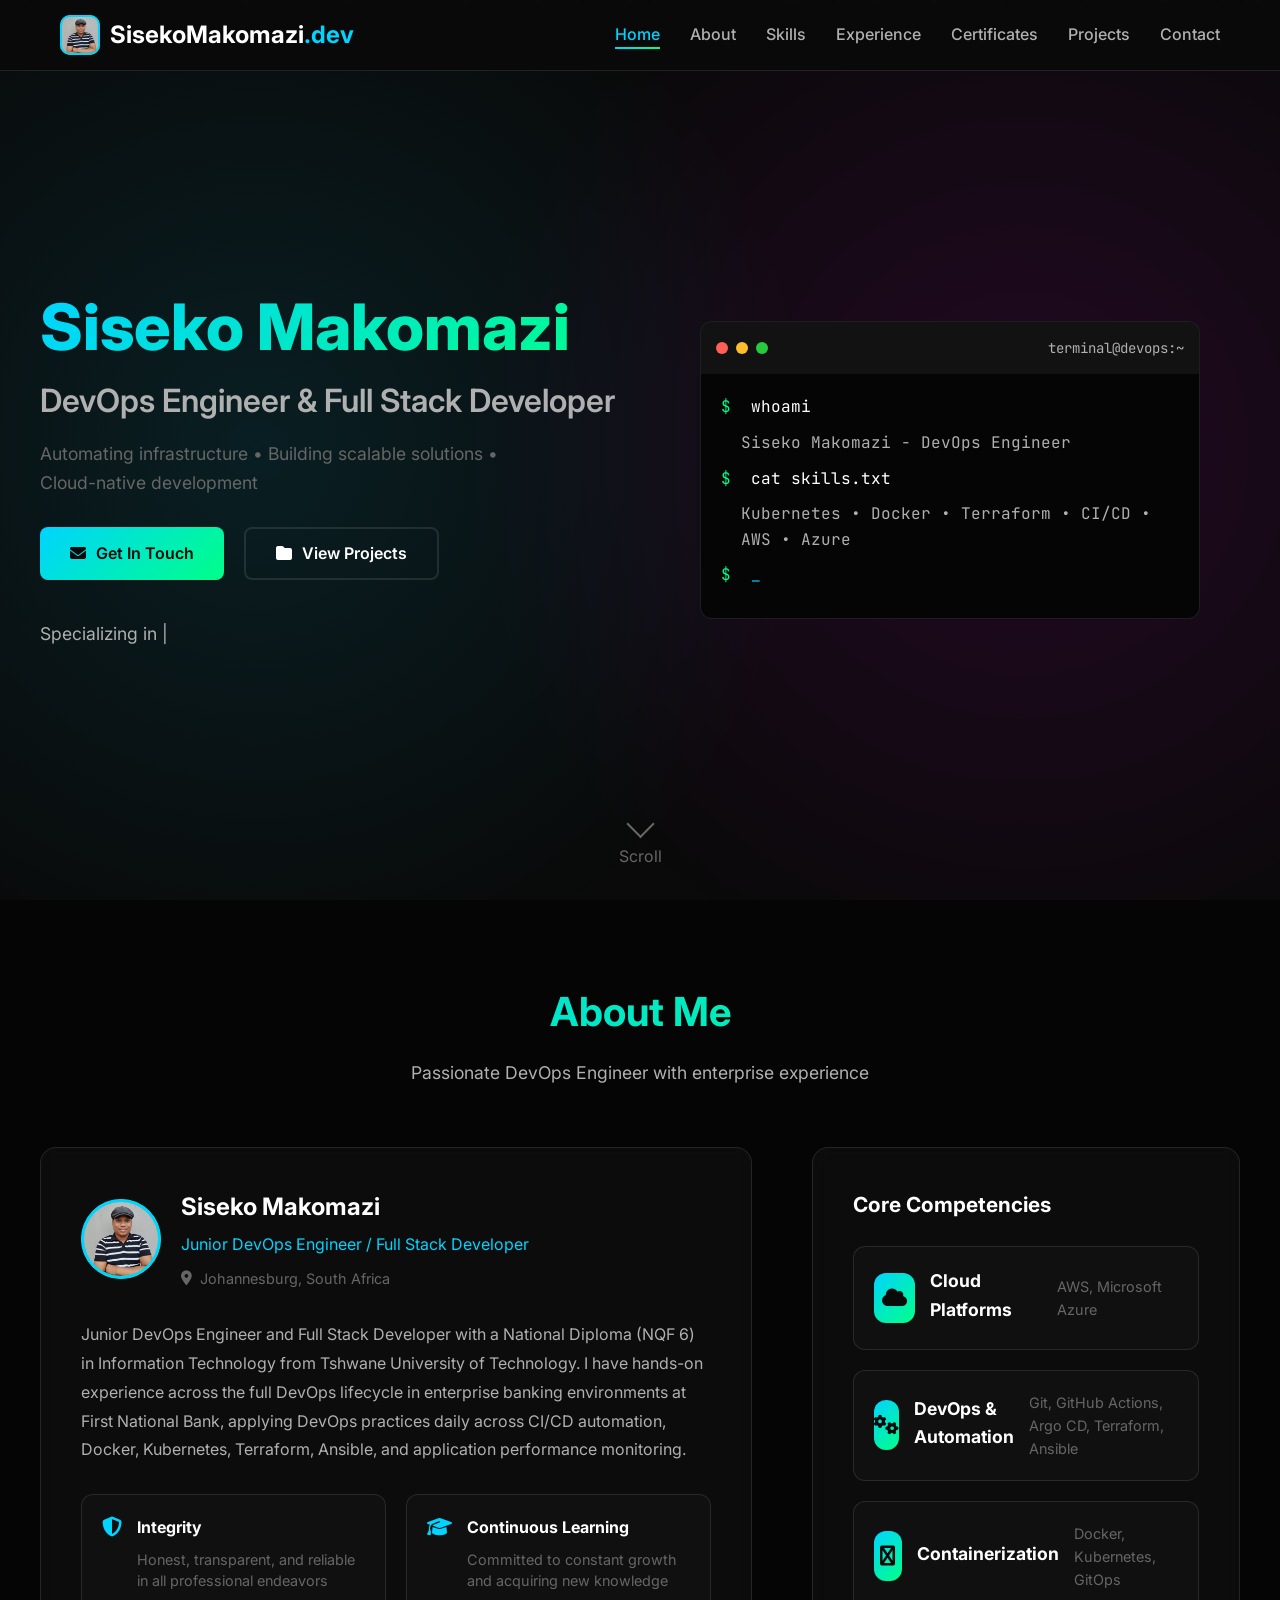
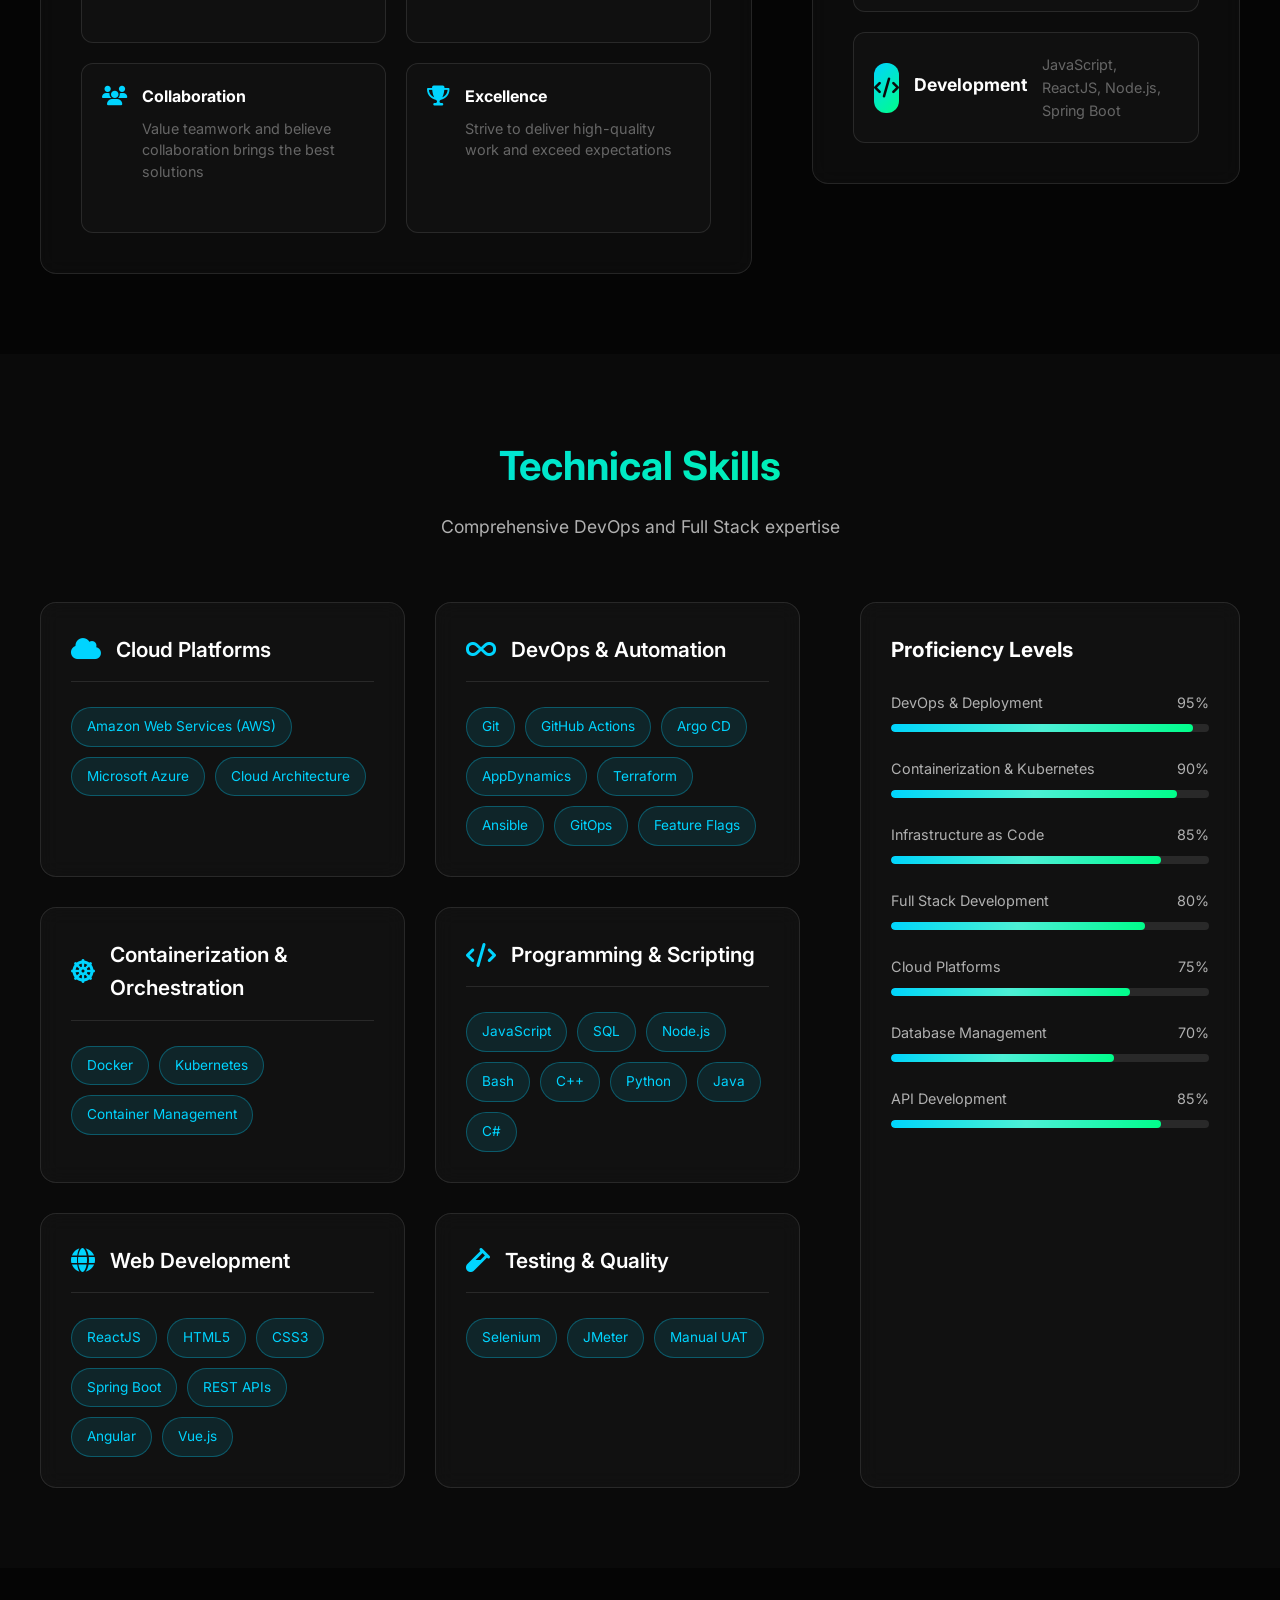
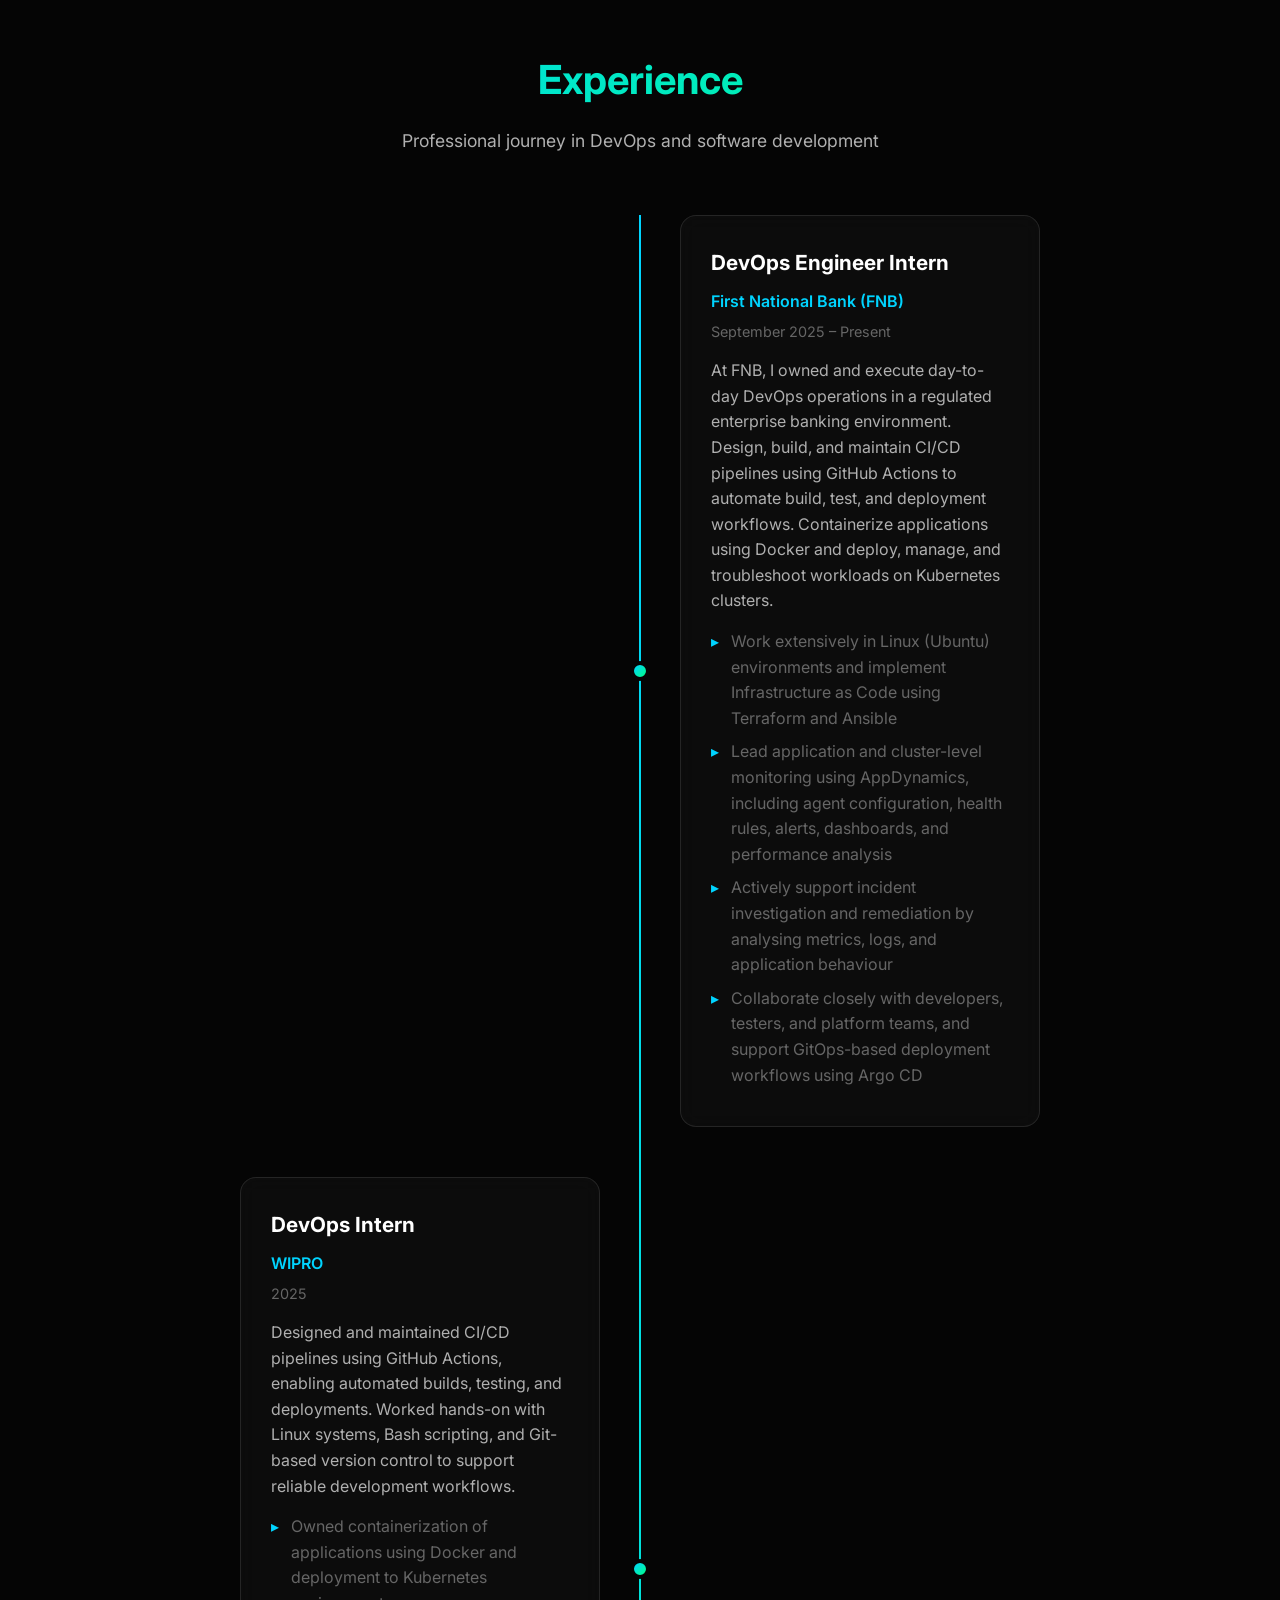
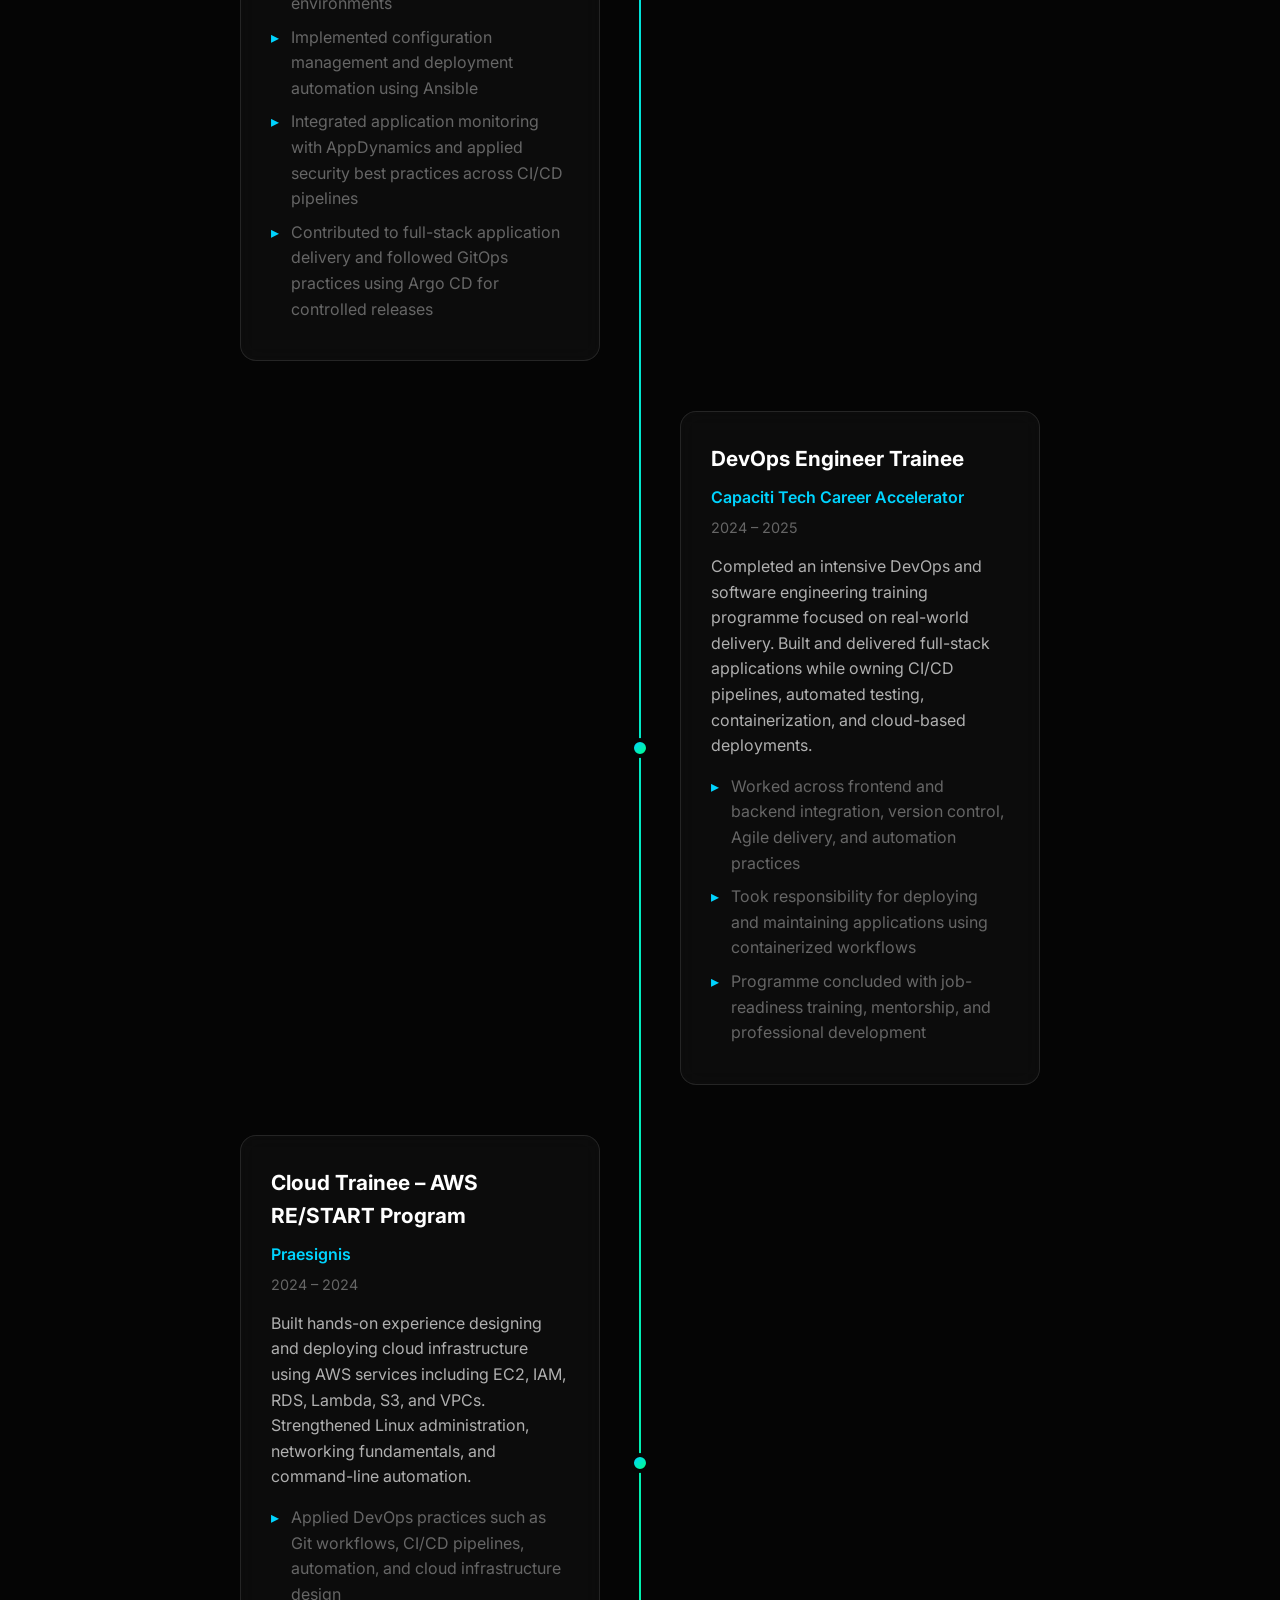
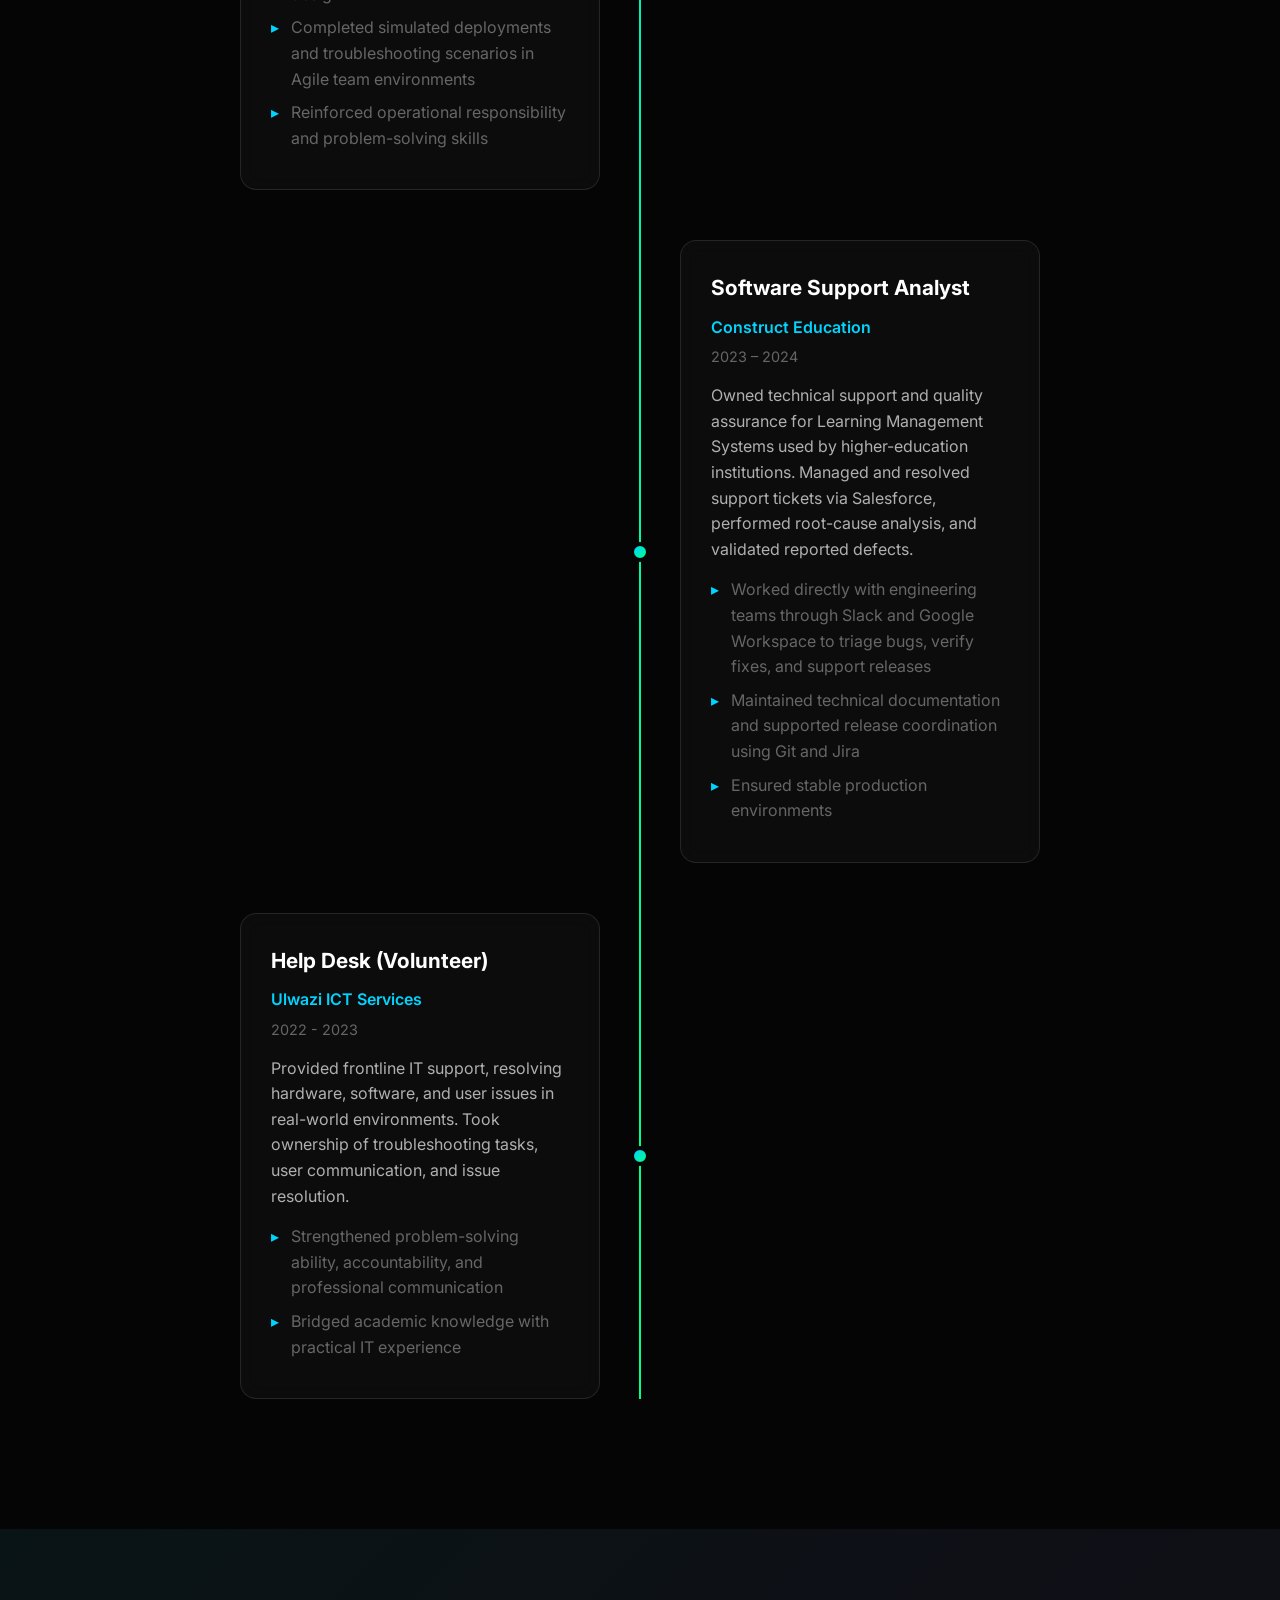
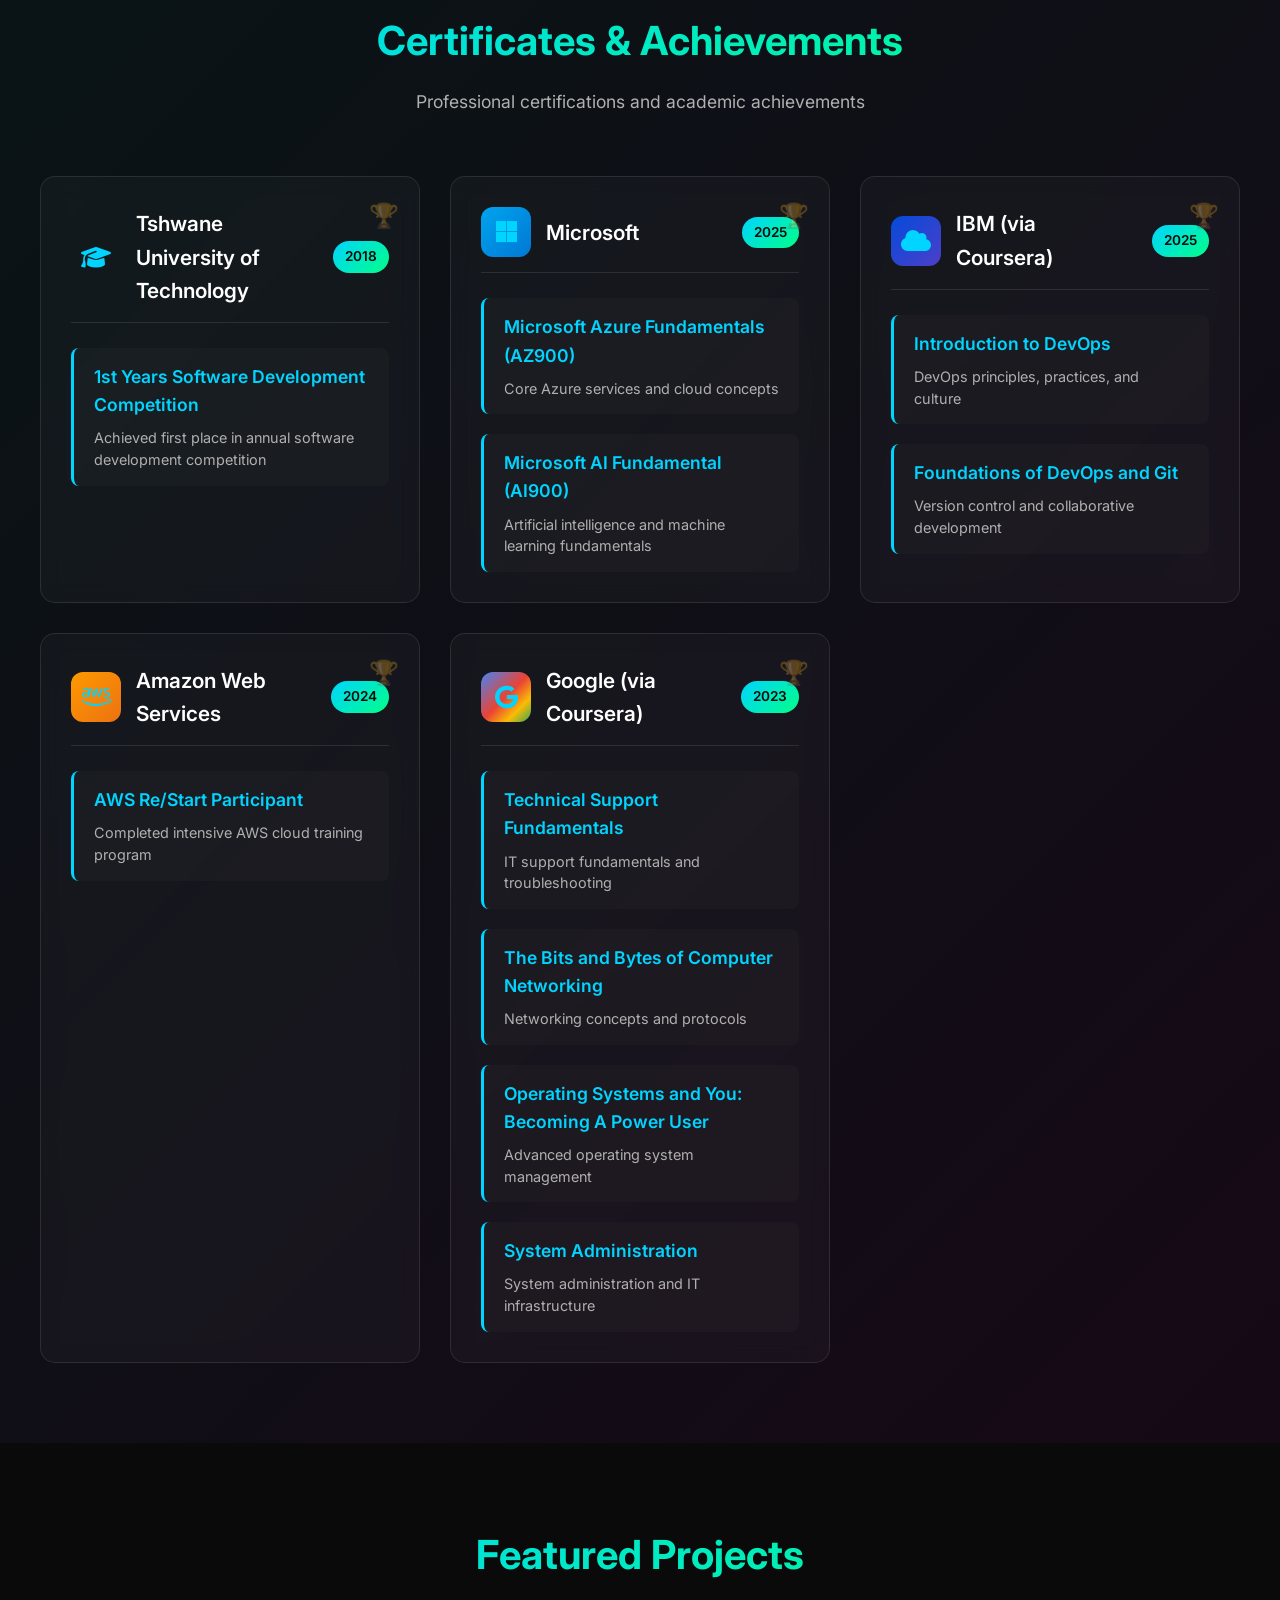
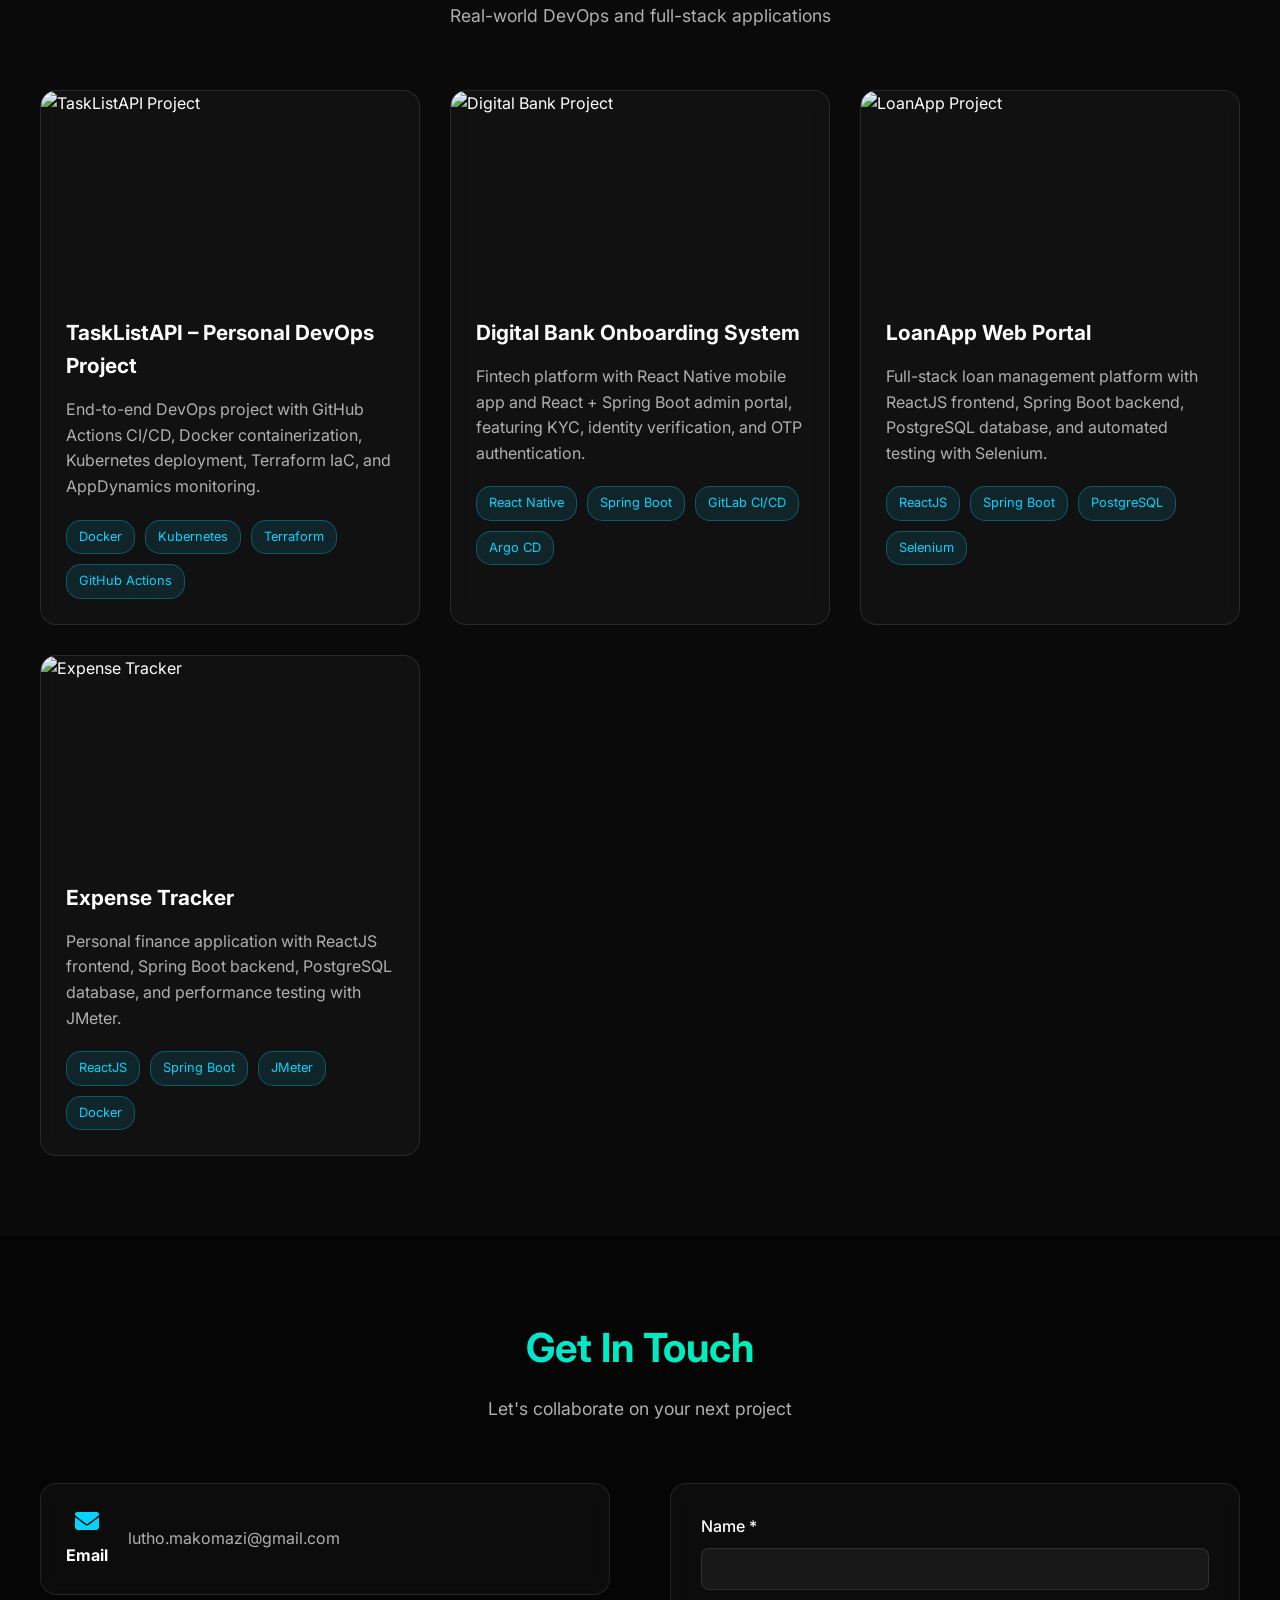
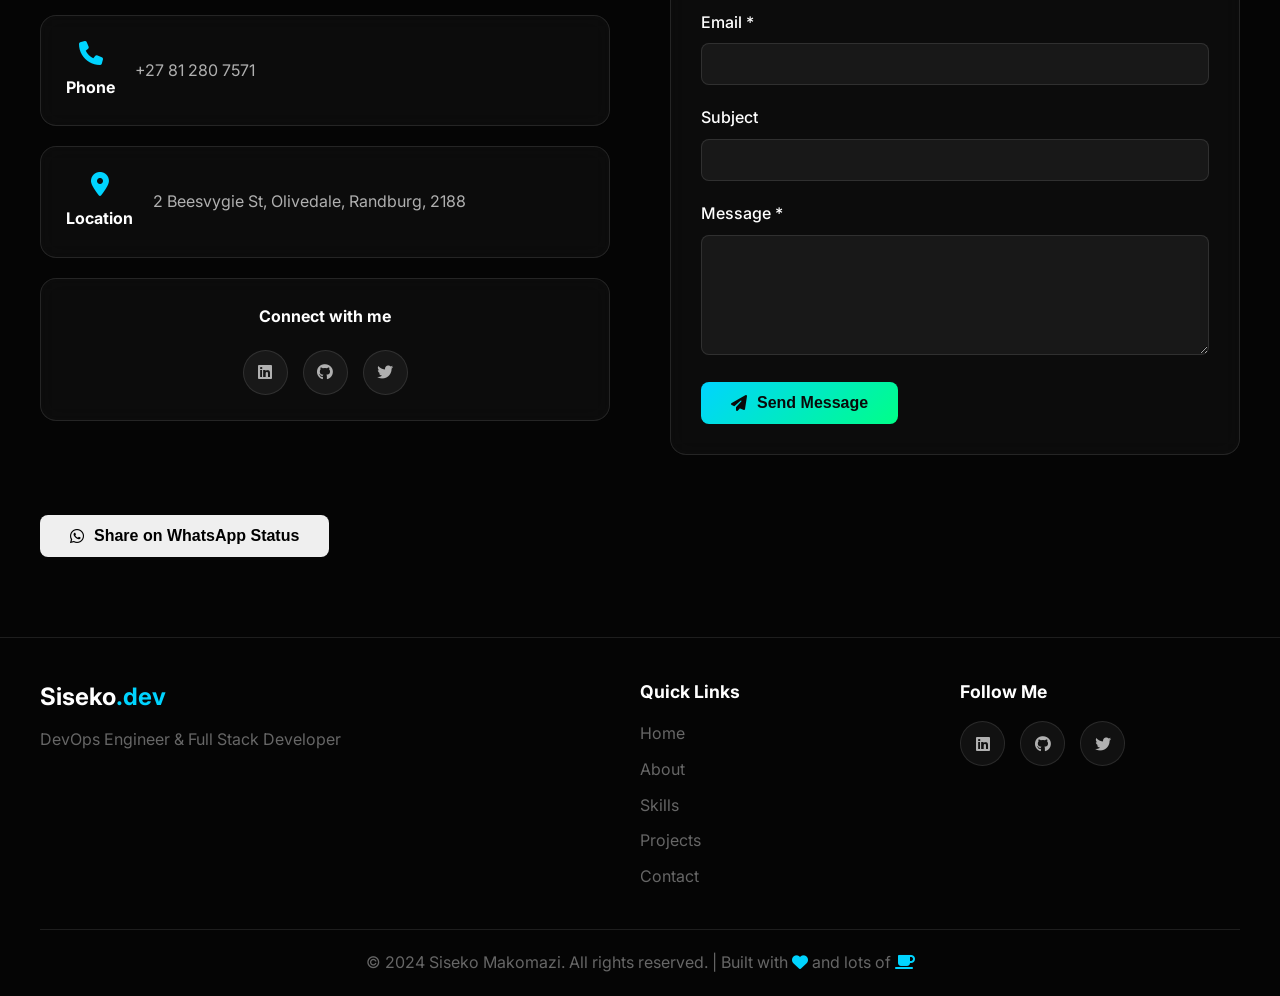
==== commit 22236964: "image capturing  works" ====
--- a/index.html
+++ b/index.html
@@ -892,6 +892,6 @@
 
   <!-- Scripts -->
   <script src="https://unpkg.com/aos@2.3.1/dist/aos.js"></script>
-  <script src="script.js?v=2.0"></script>
+  <script src="script.js"></script>
 </body>
 </html>
--- a/style.css
+++ b/style.css
@@ -1258,6 +1258,43 @@
   color: var(--primary-color);
 }
 
+/* Navbar Scroll Effects */
+.navbar.scrolled {
+  background: rgba(10, 10, 10, 0.98);
+  box-shadow: 0 4px 20px rgba(0, 0, 0, 0.3);
+}
+
+/* Project Card Hover Effects */
+.project-card {
+  transition: transform 0.3s ease;
+}
+
+.project-card:hover {
+  transform: translateY(-10px) scale(1.02);
+}
+
+/* Timeline Animation */
+.timeline-item {
+  opacity: 0;
+  transform: translateY(50px);
+  transition: all 0.6s ease;
+}
+
+.timeline-item.animate-in {
+  opacity: 1;
+  transform: translateY(0);
+}
+
+/* Parallax Effect */
+.hero-text,
+.hero-visual {
+  transition: transform 0.1s ease-out;
+}
+.navbar.scrolled {
+  background: rgba(10, 10, 10, 0.98);
+  box-shadow: 0 4px 20px rgba(0, 0, 0, 0.3);
+}
+
 /* Responsive Design */
 @media (max-width: 1200px) {
   .container {
@@ -1357,7 +1394,19 @@
     transform: rotate(45deg) translate(-5px, -6px);
   }
   
-  /* Hero Section - Fix overlapping */
+  /* Cursor Glow Effect (Optional - for desktop) */
+  .cursor-glow {
+    position: fixed;
+    width: 20px;
+    height: 20px;
+    background: radial-gradient(circle, rgba(0, 212, 255, 0.3) 0%, transparent 70%);
+    border-radius: 50%;
+    pointer-events: none;
+    z-index: 9998;
+    transition: transform 0.1s ease;
+    transform: translate(-50%, -50%);
+  }
+  
   .hero {
     padding: 140px 15px 80px;
     min-height: auto;
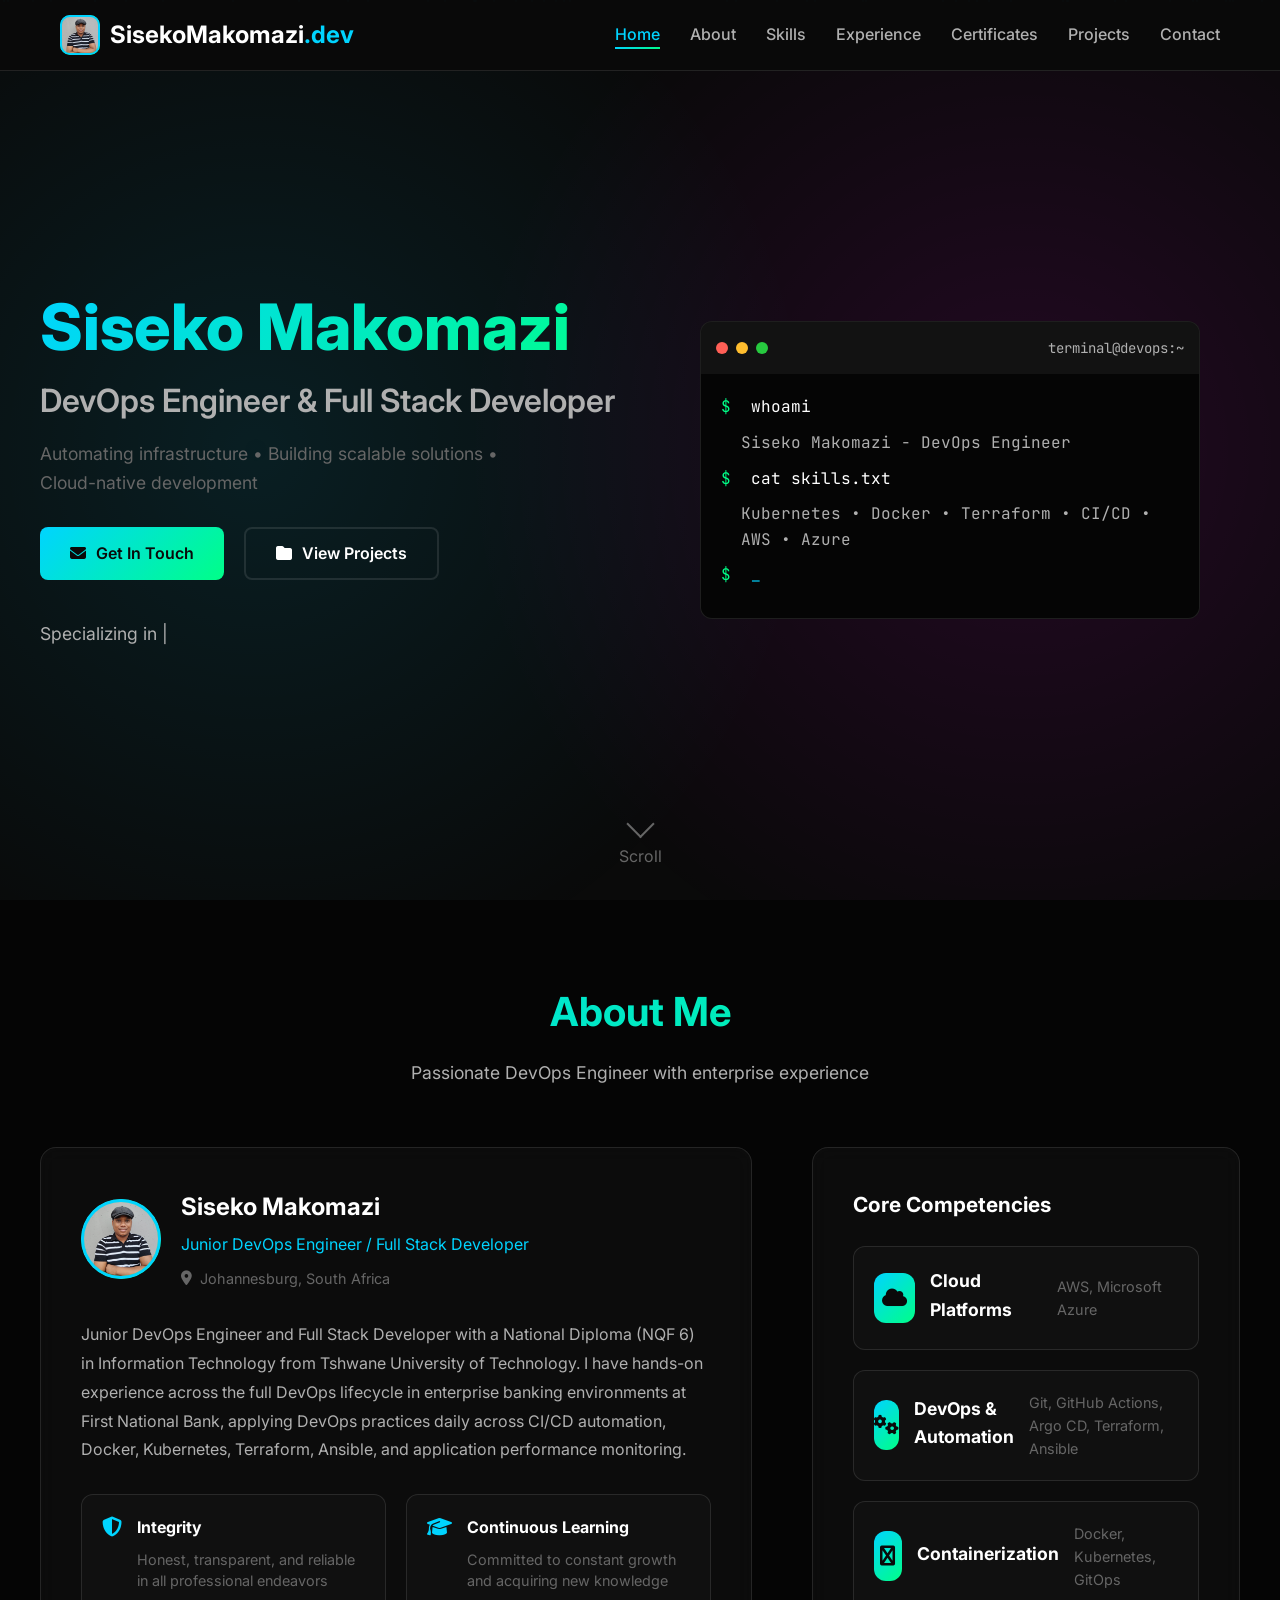
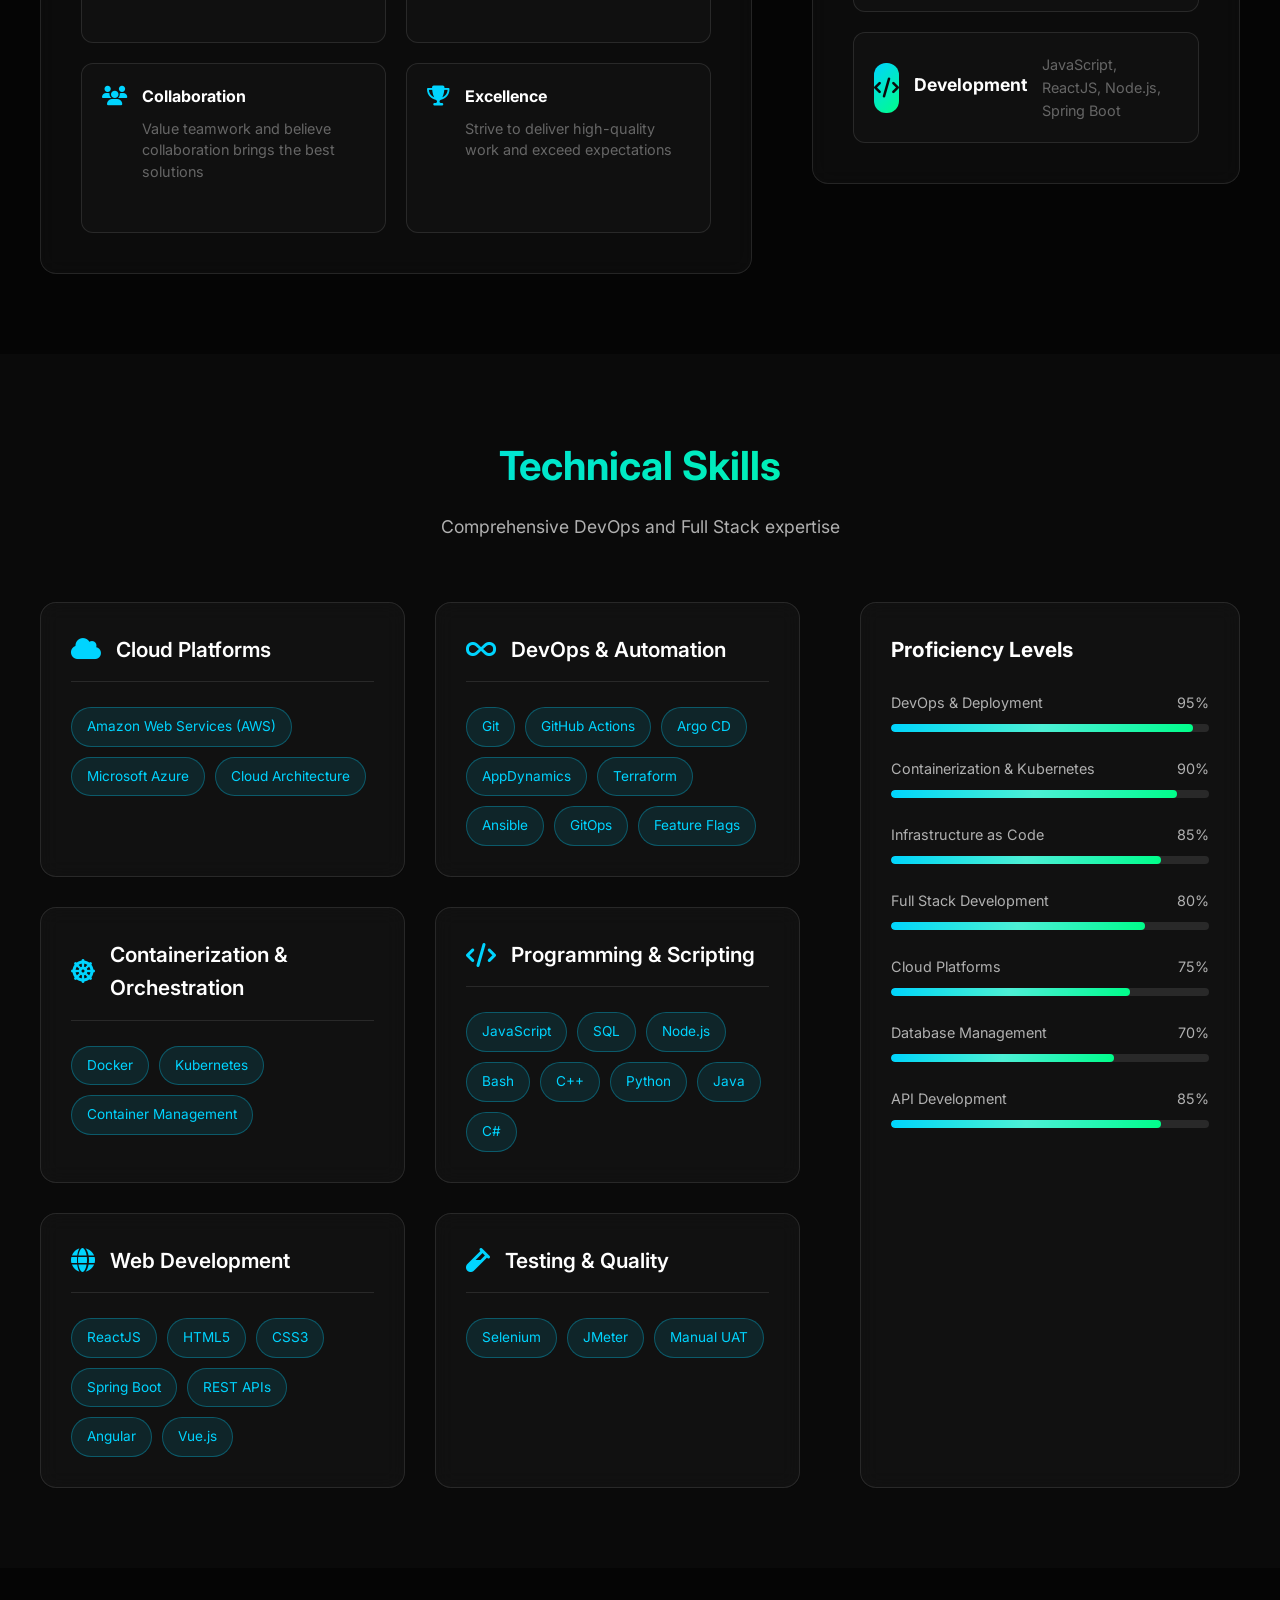
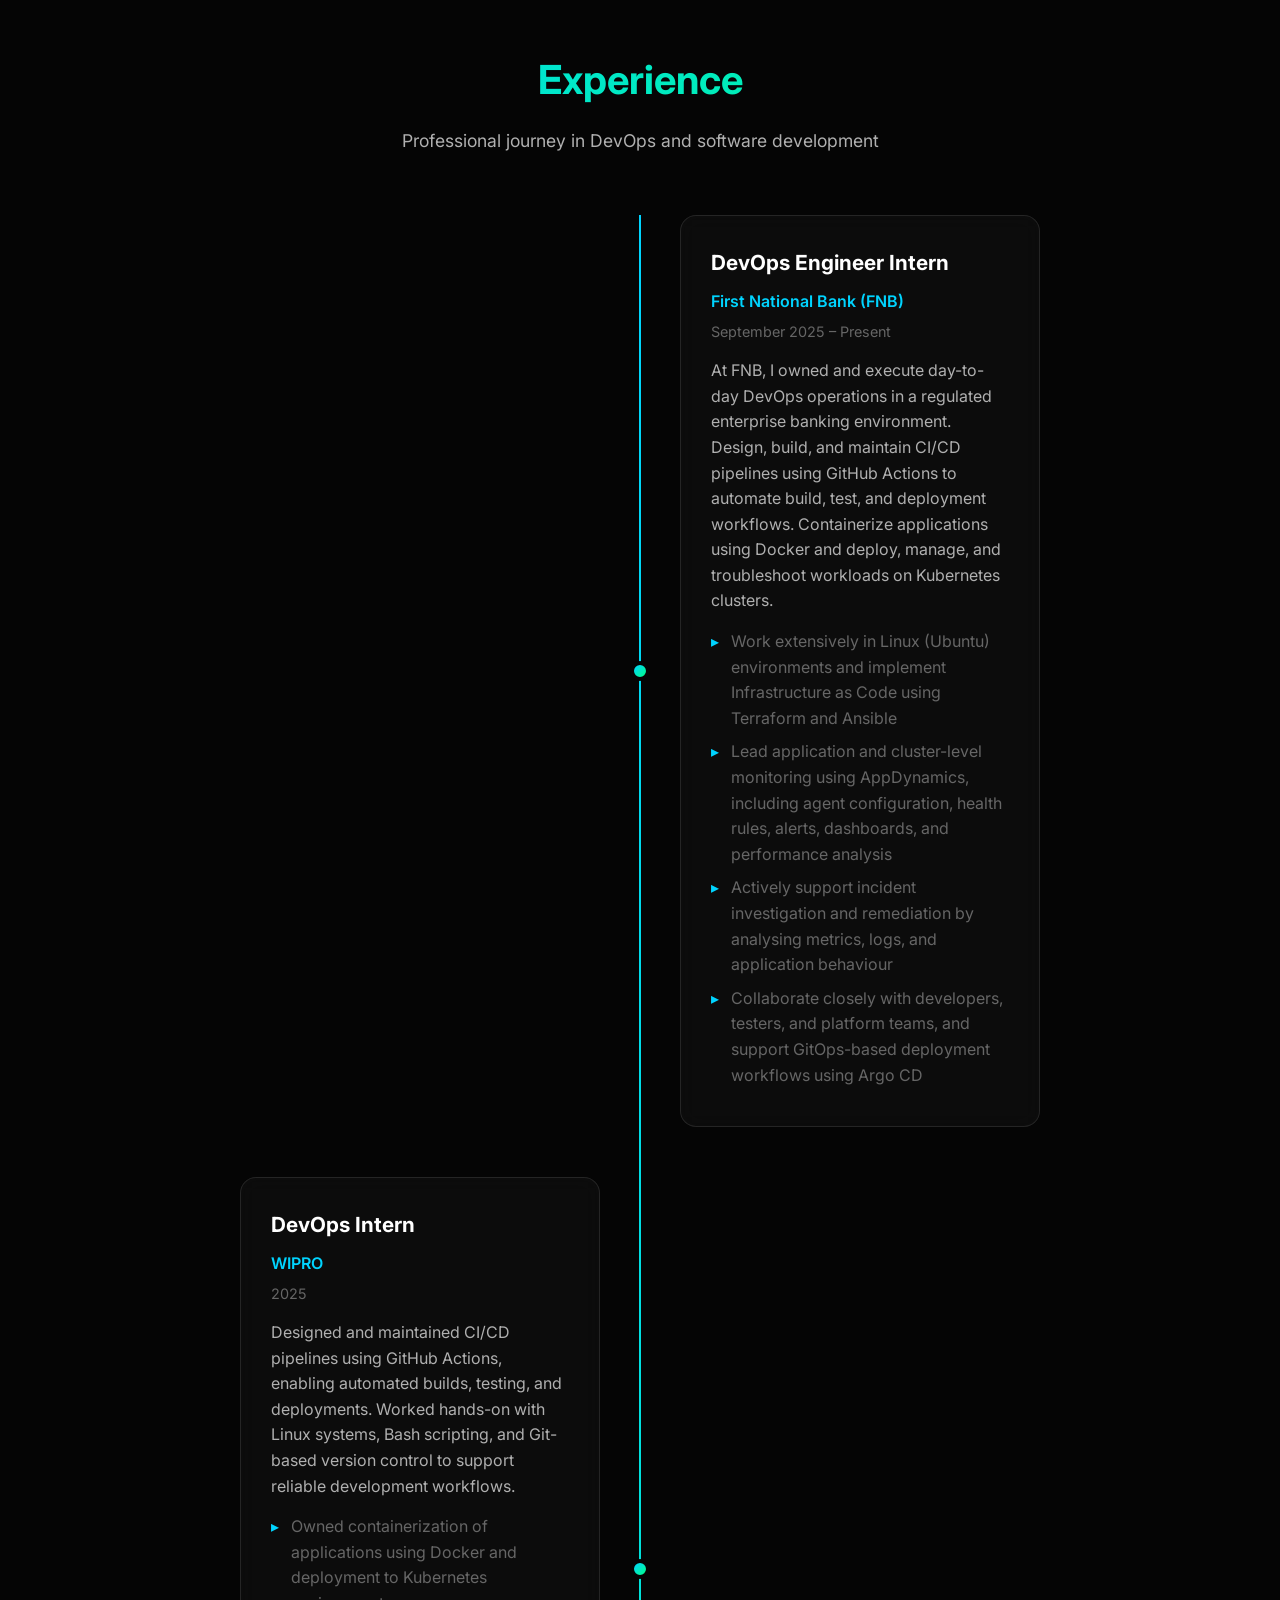
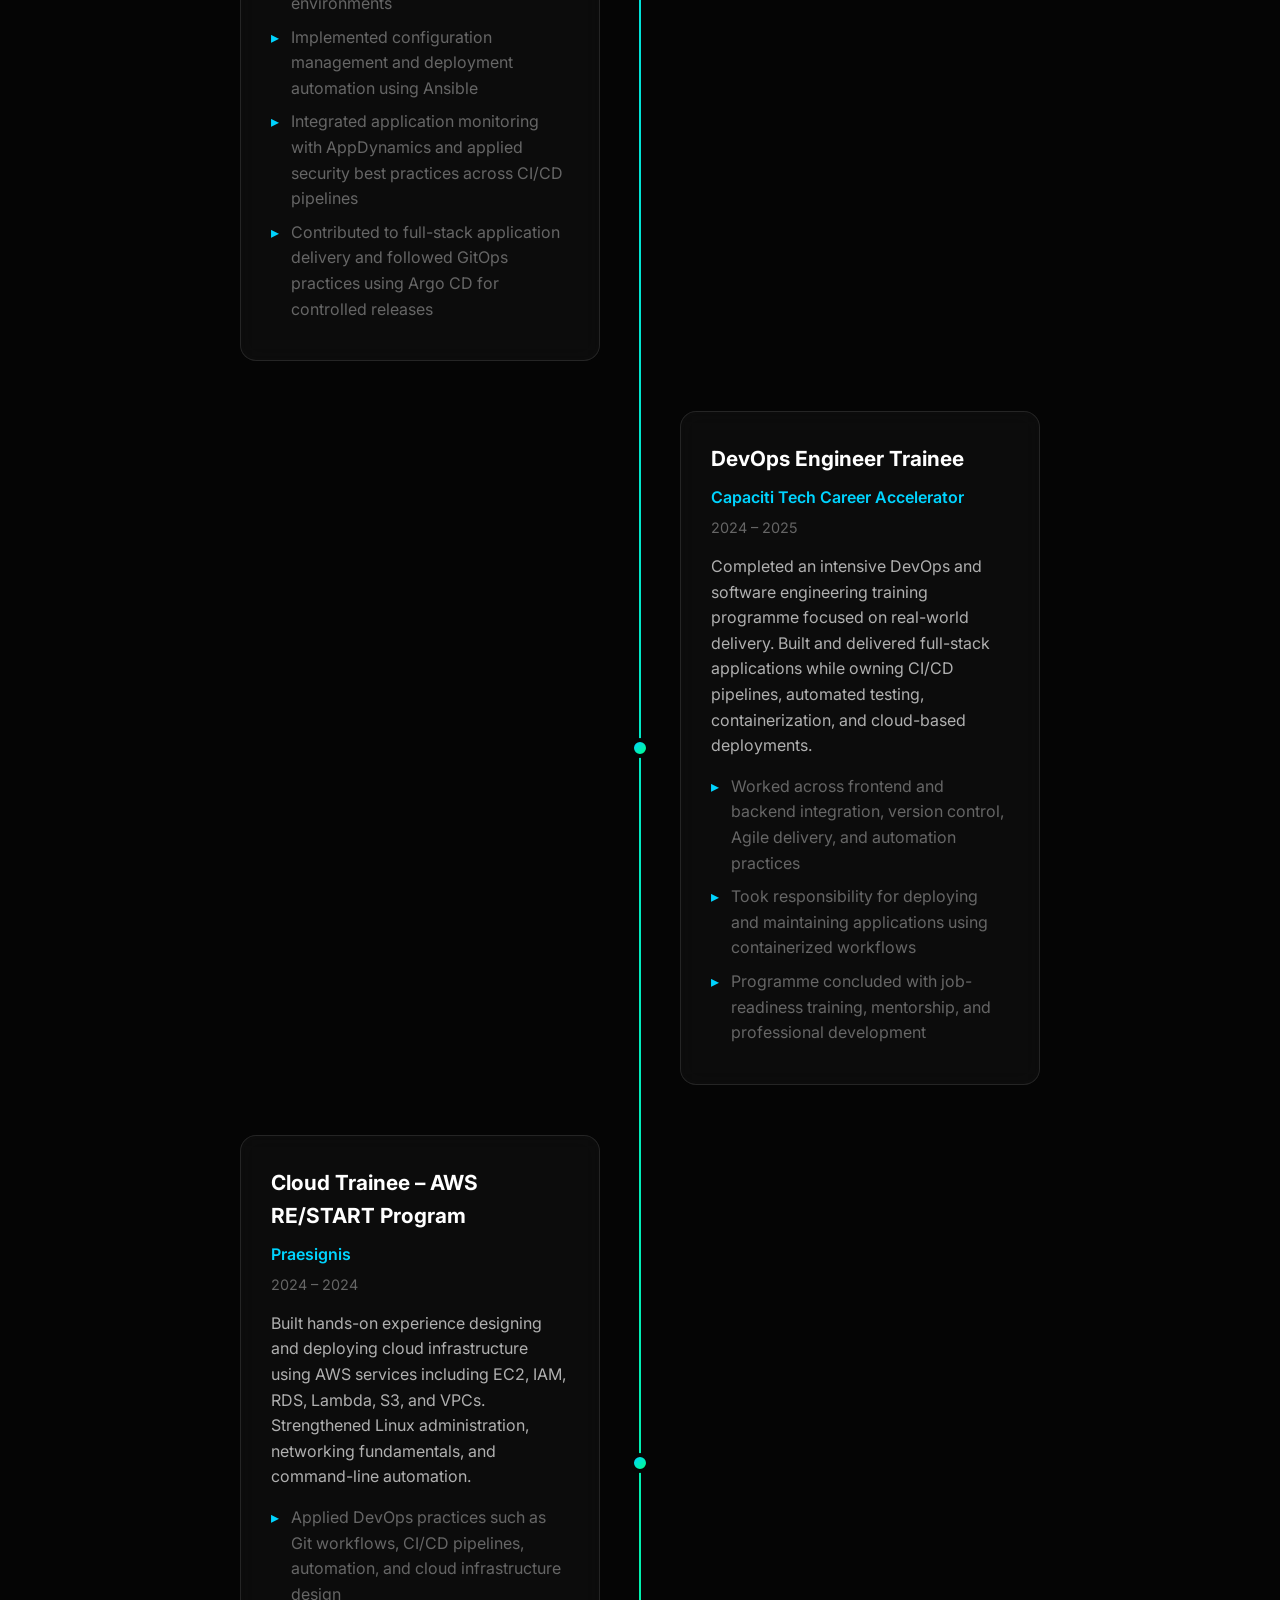
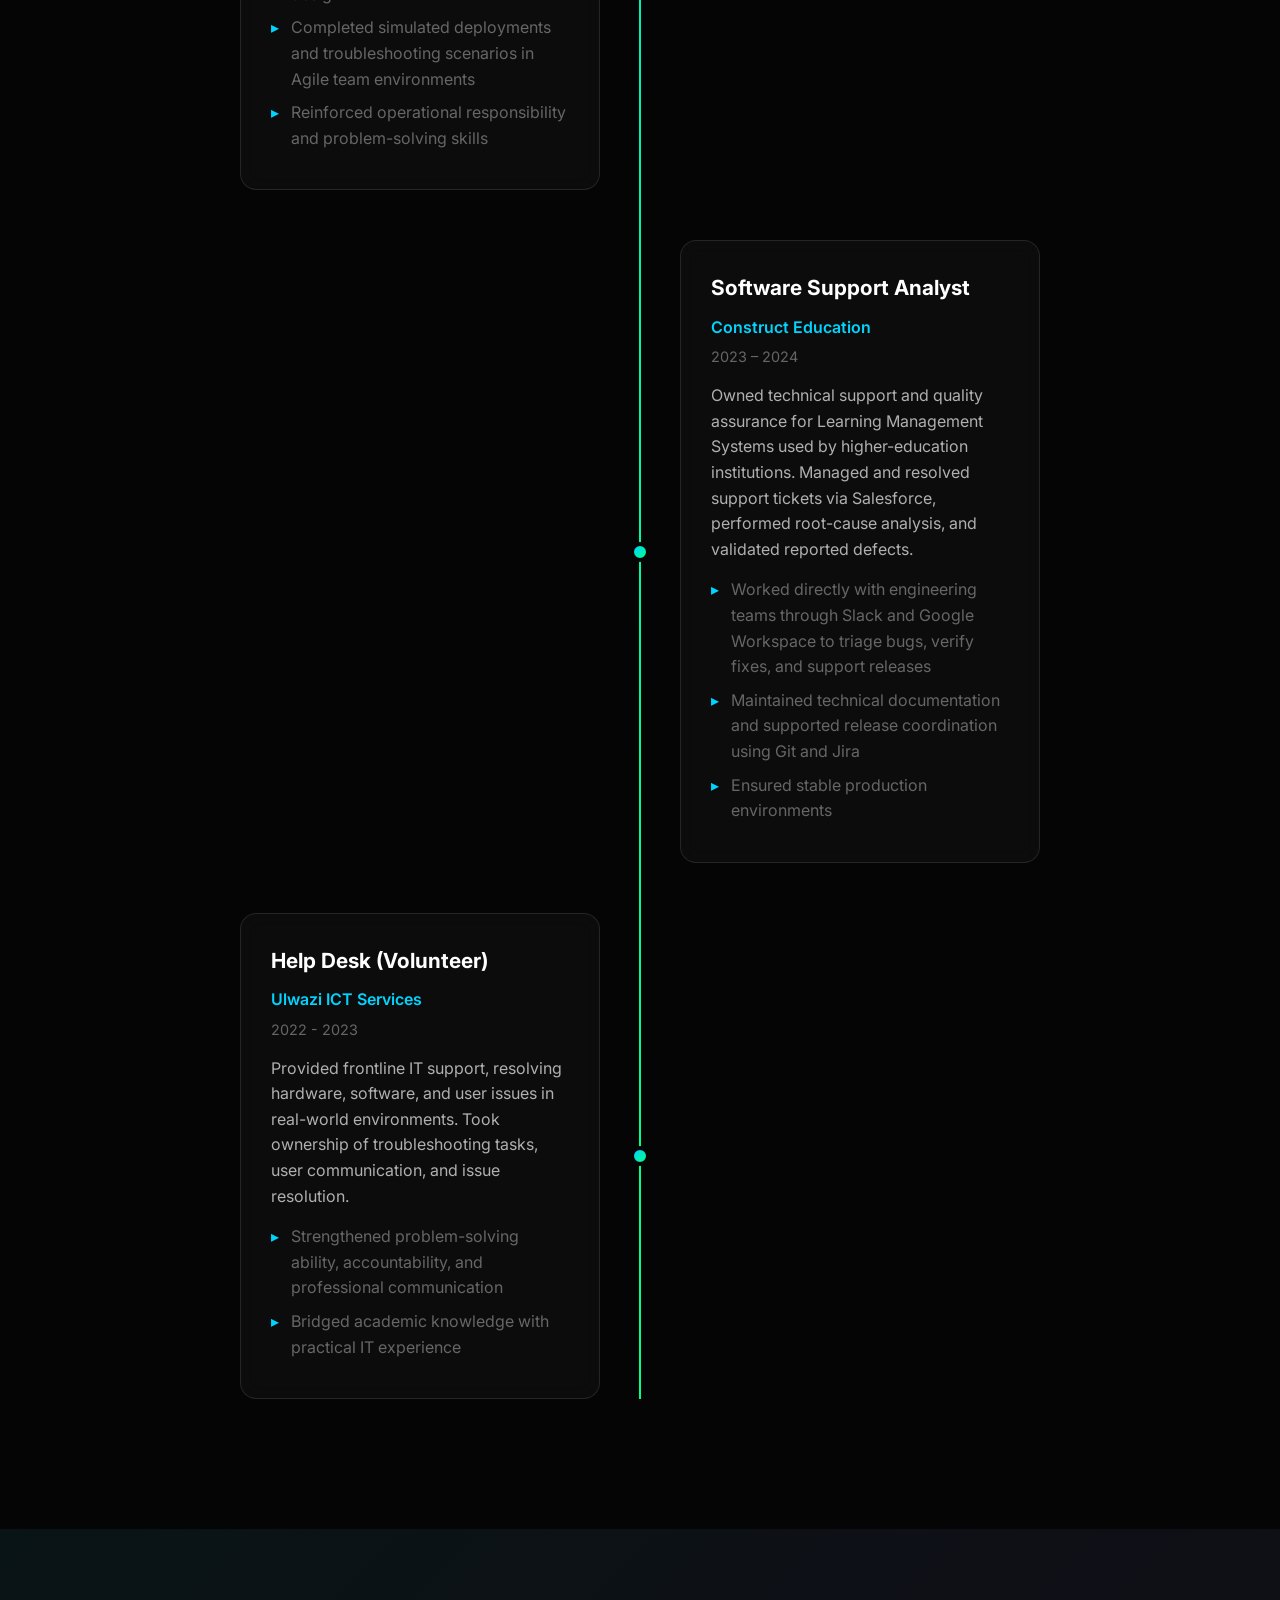
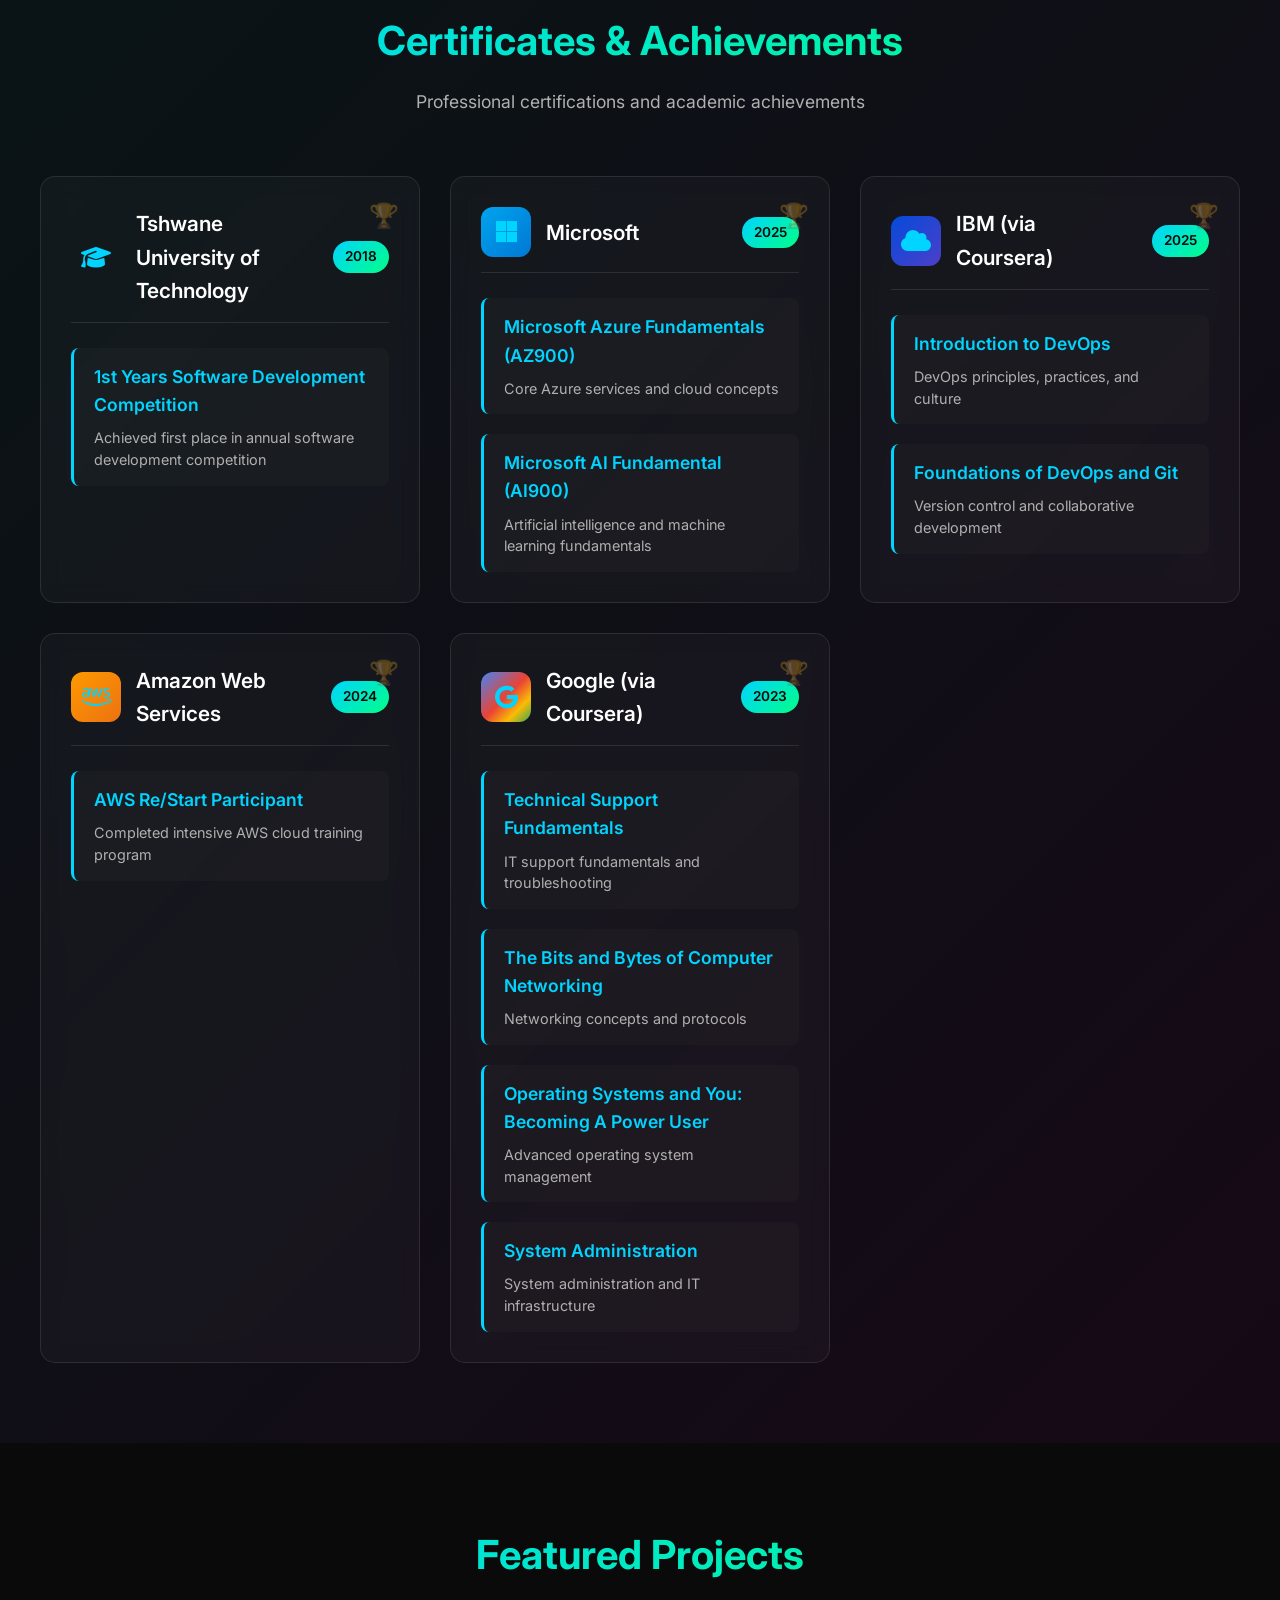
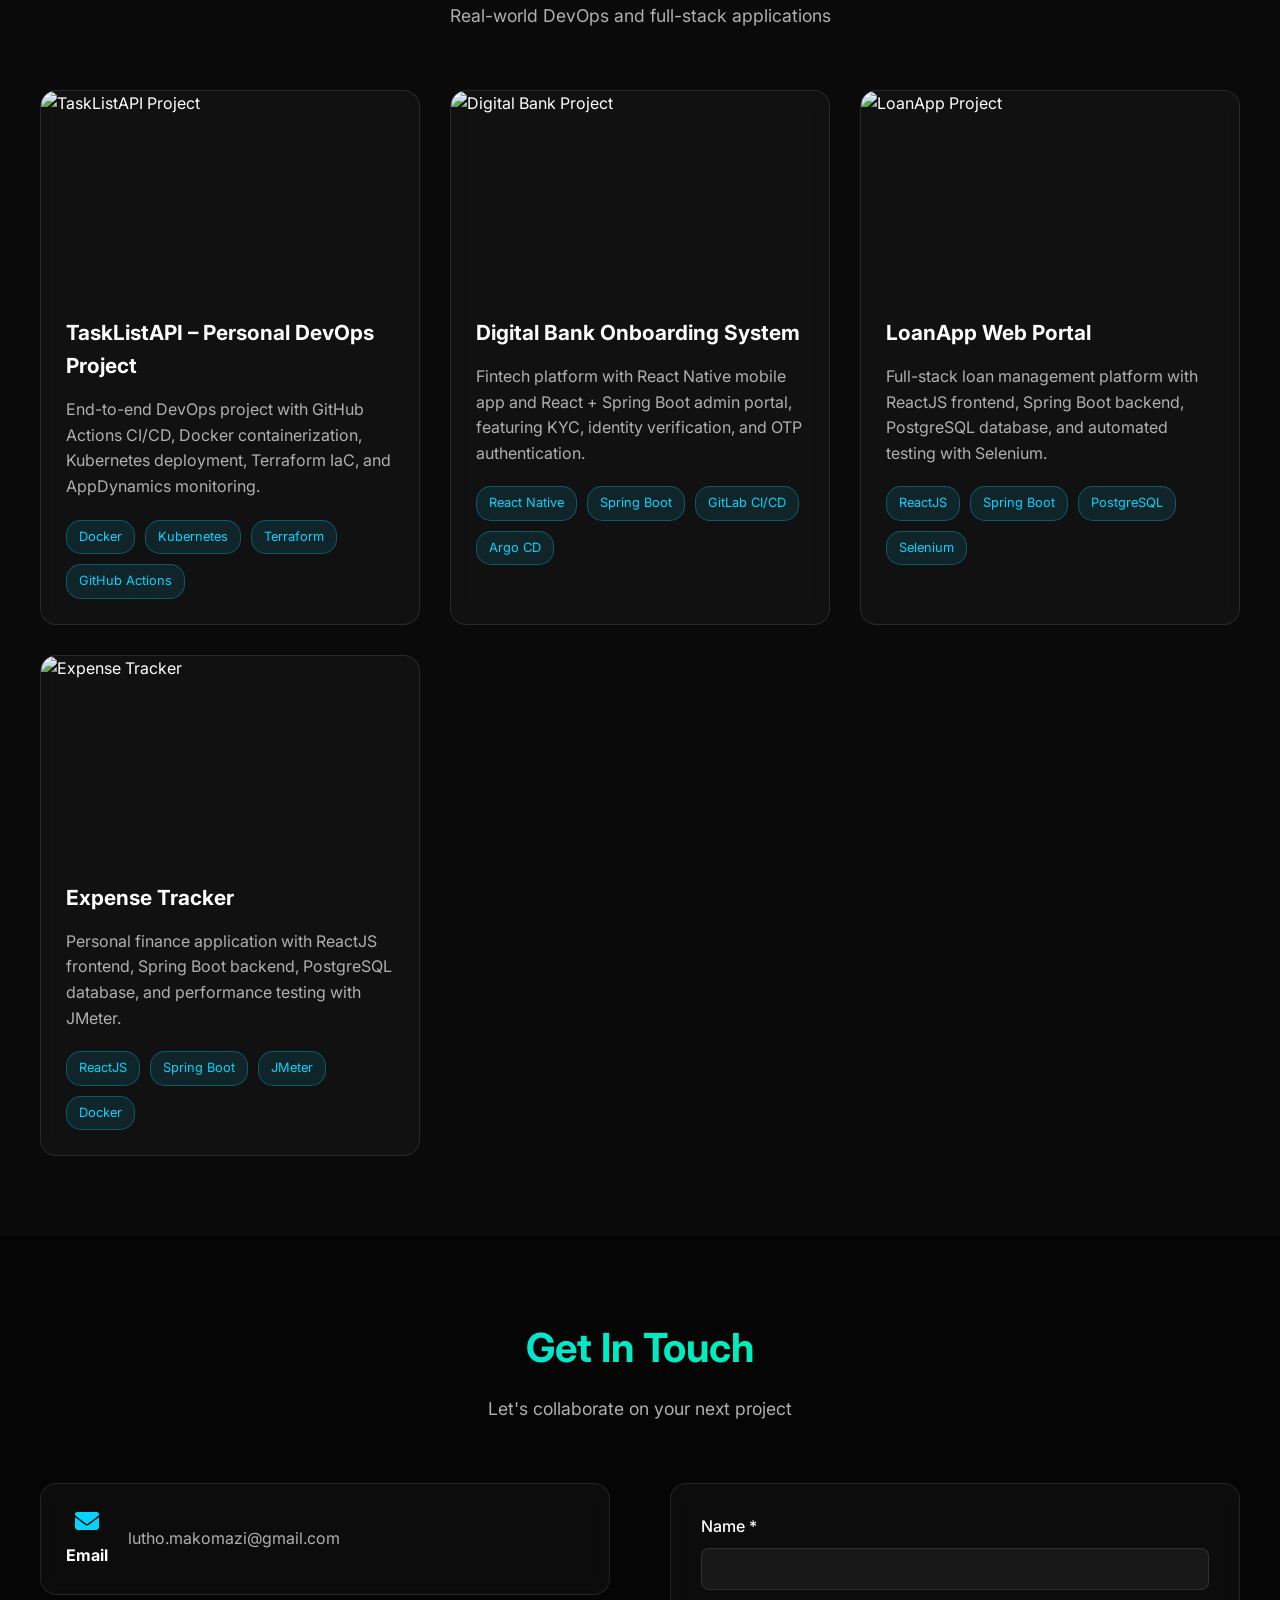
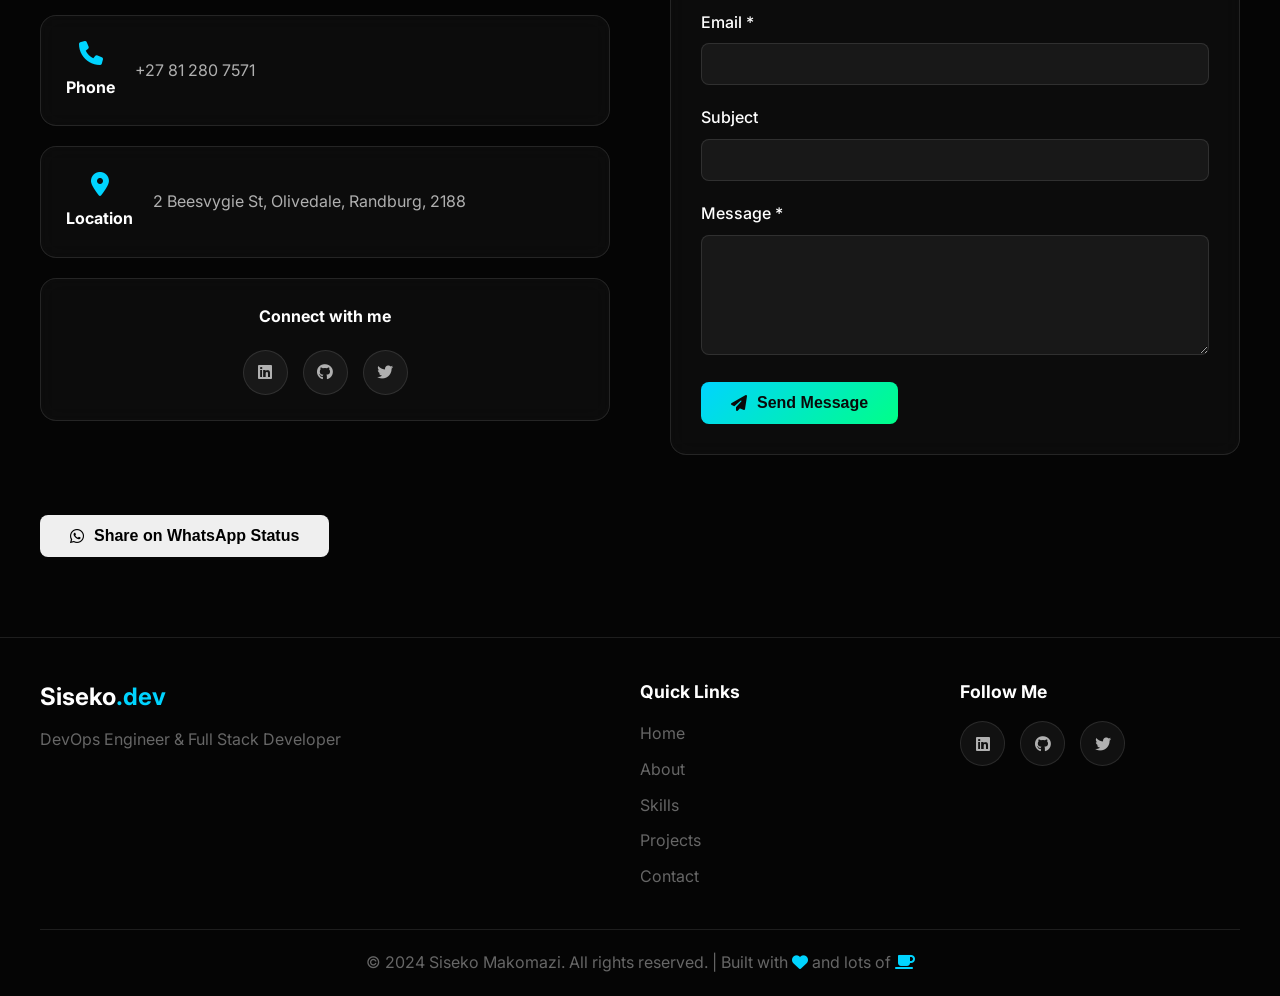
==== commit 44f265dc: "updated for passwords" ====
--- a/index.html
+++ b/index.html
@@ -892,6 +892,7 @@
 
   <!-- Scripts -->
   <script src="https://unpkg.com/aos@2.3.1/dist/aos.js"></script>
-  <script src="script.js"></script>
+  <script src="credentials.js"></script>
+<script src="script.js"></script>
 </body>
 </html>
